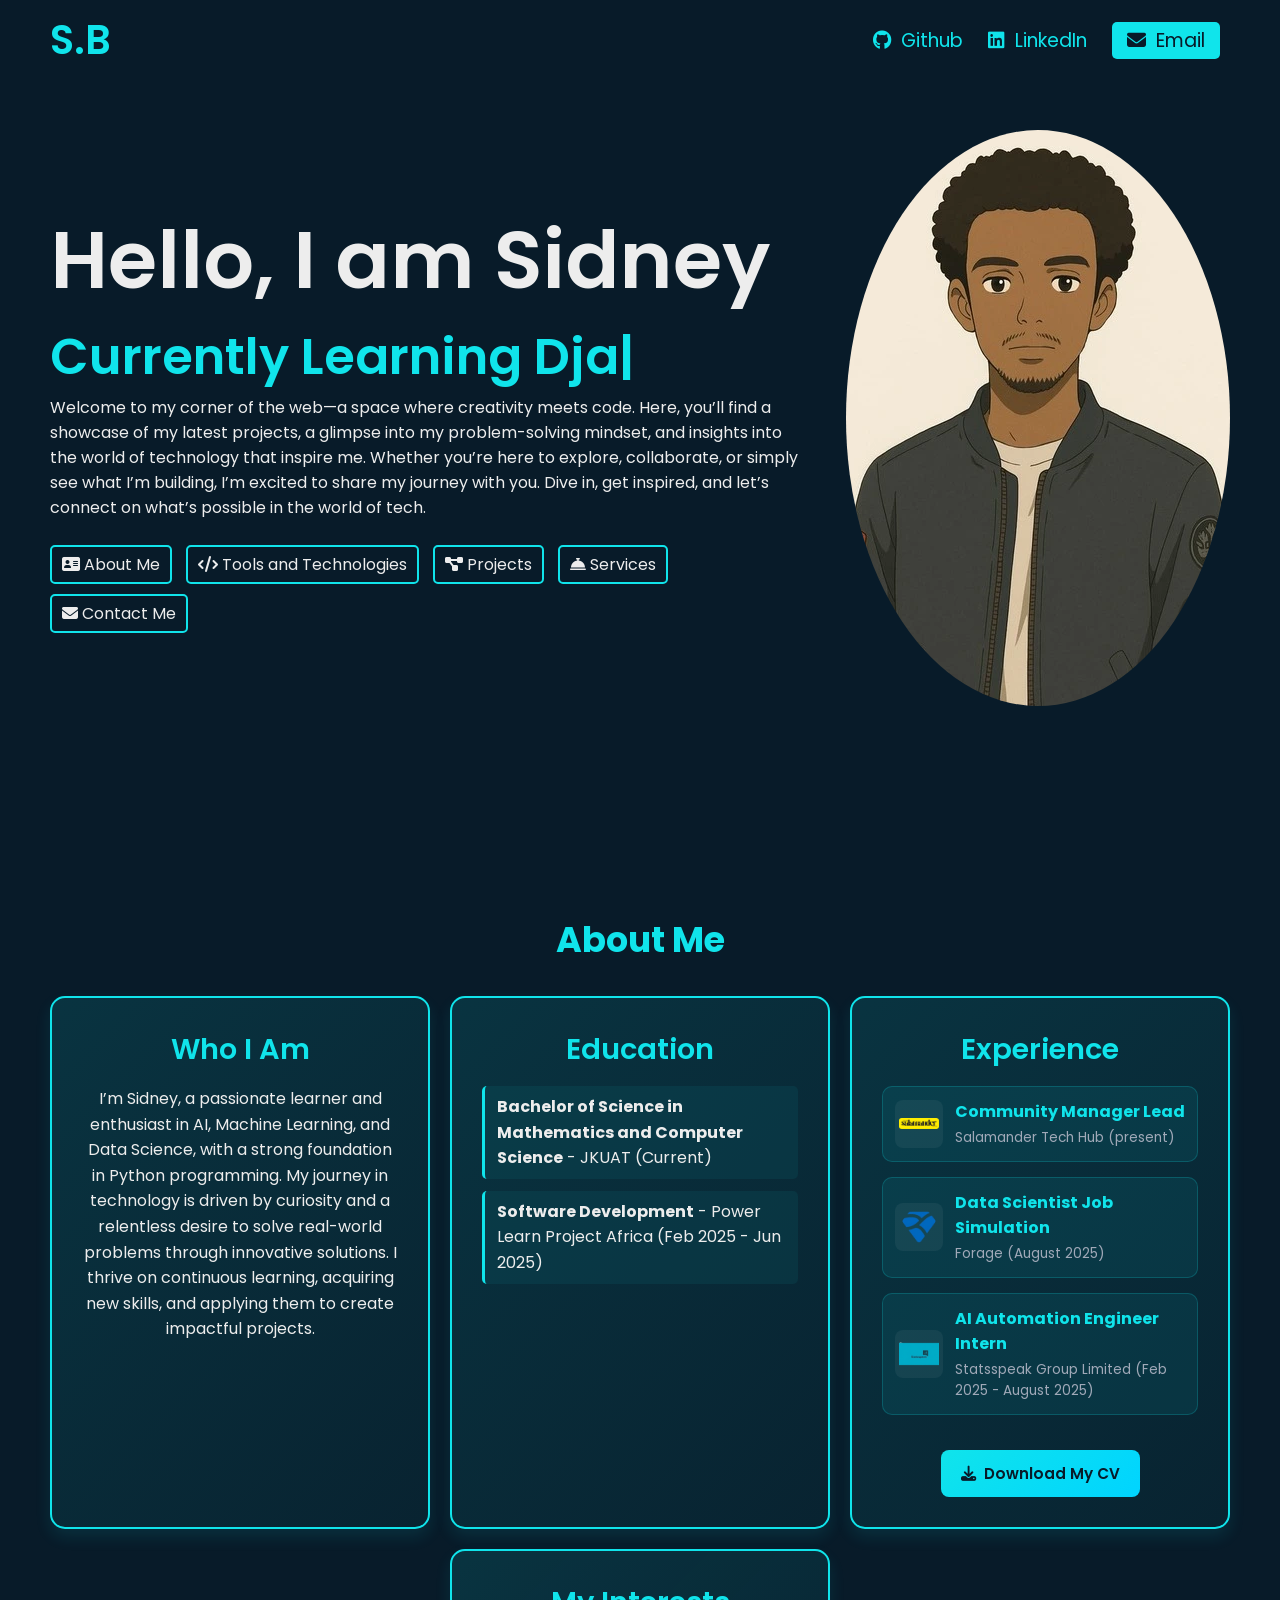
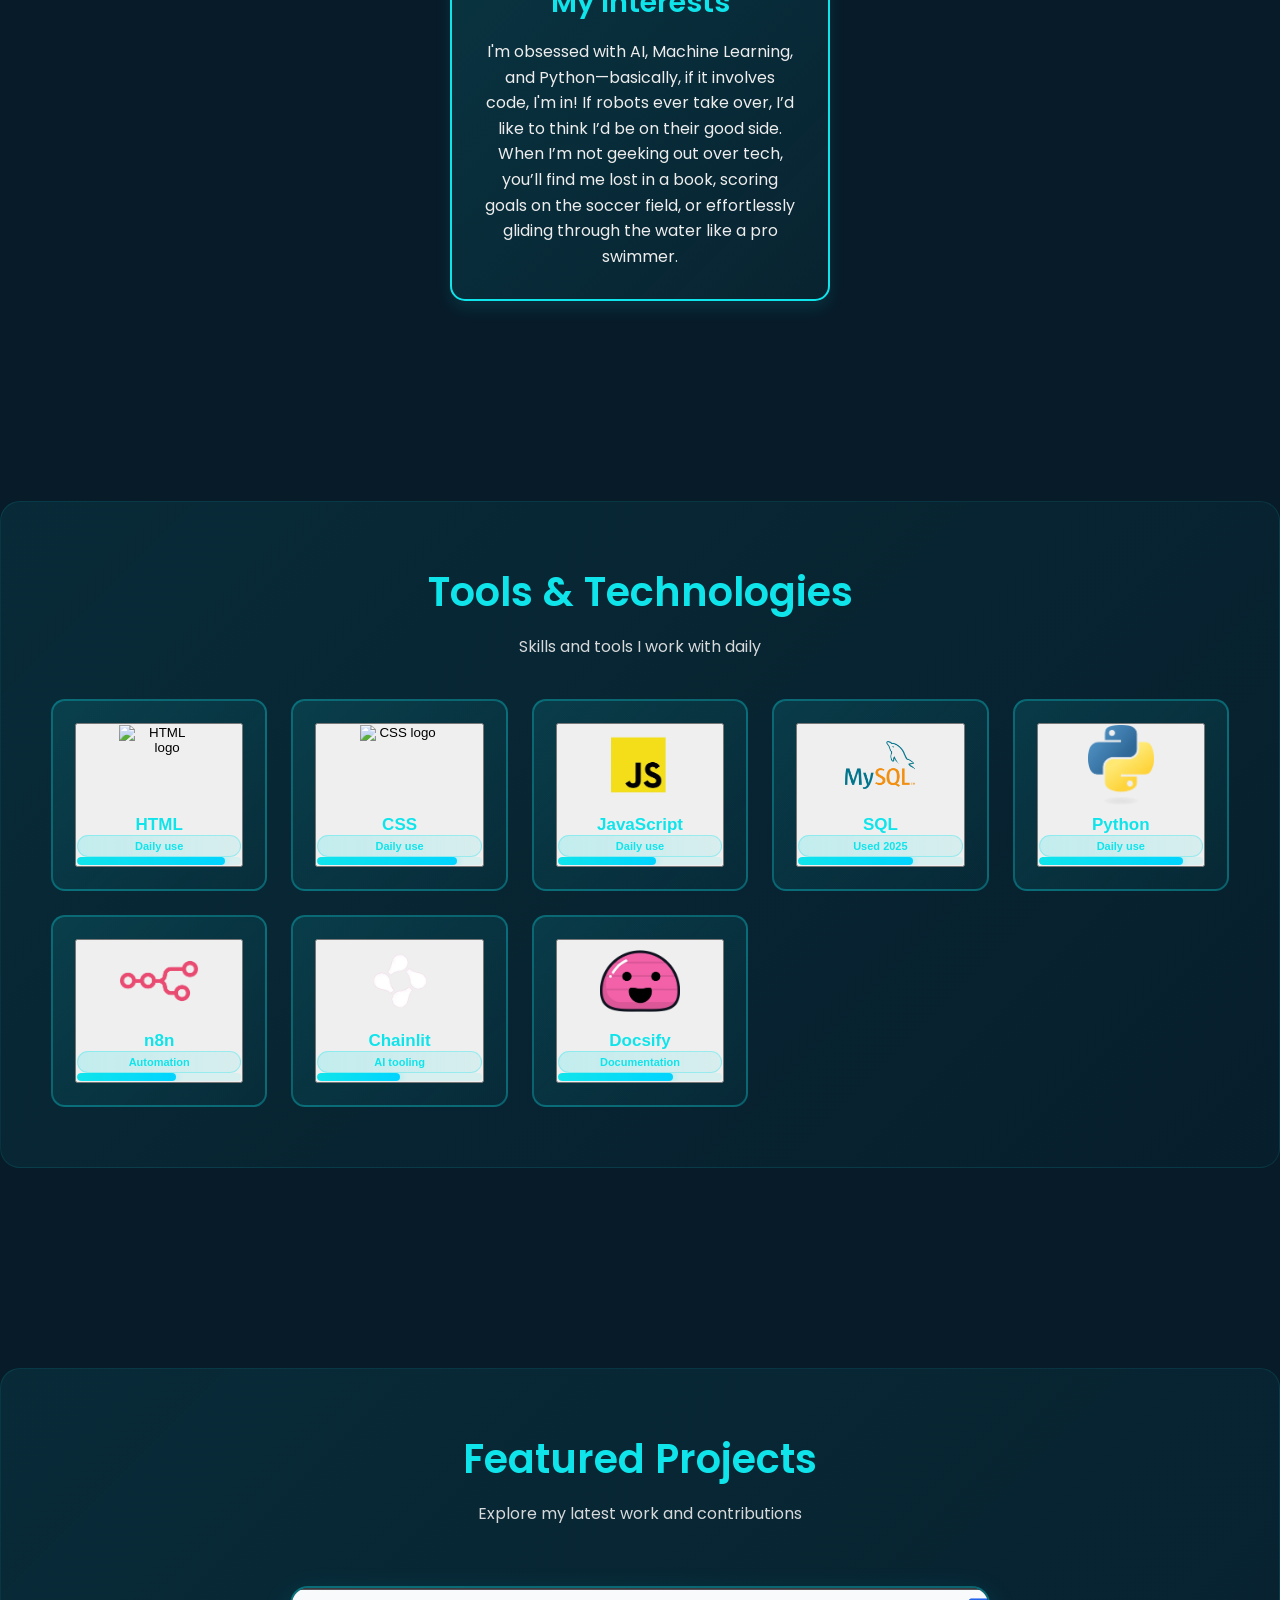
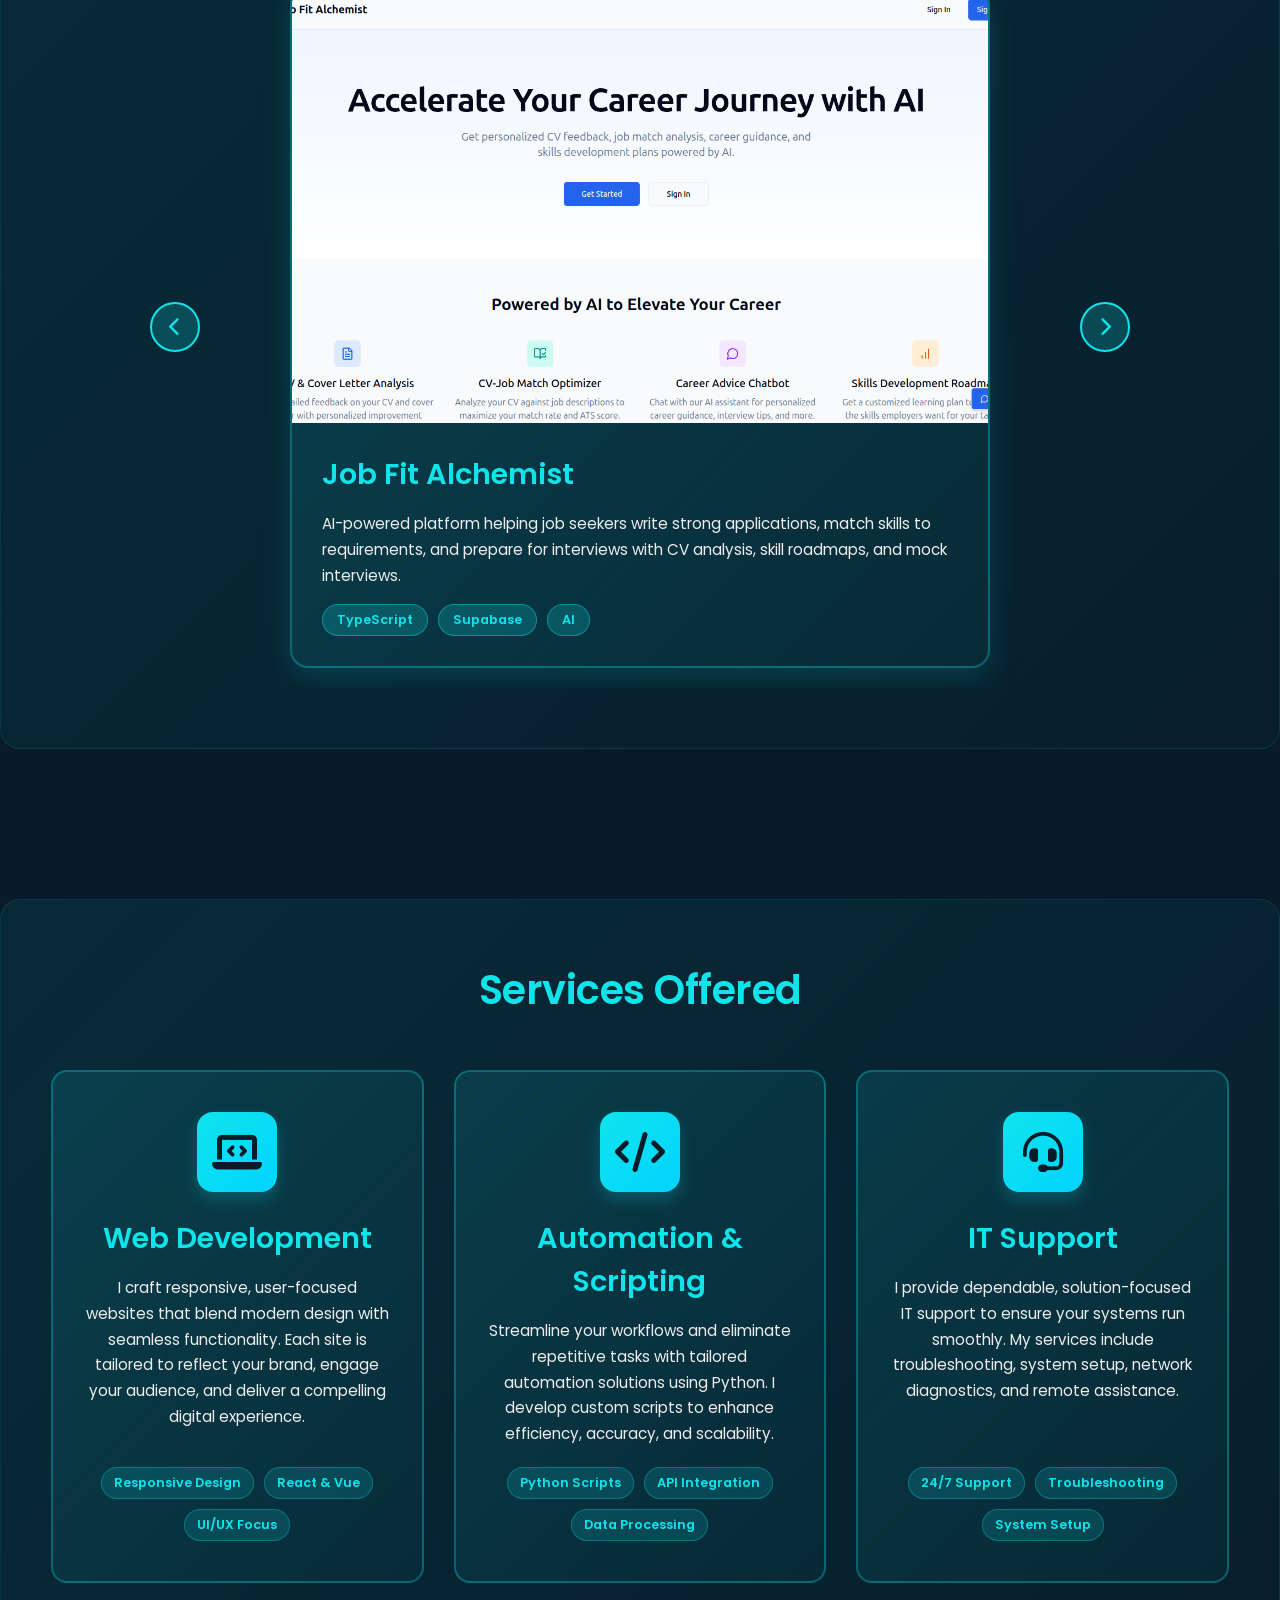
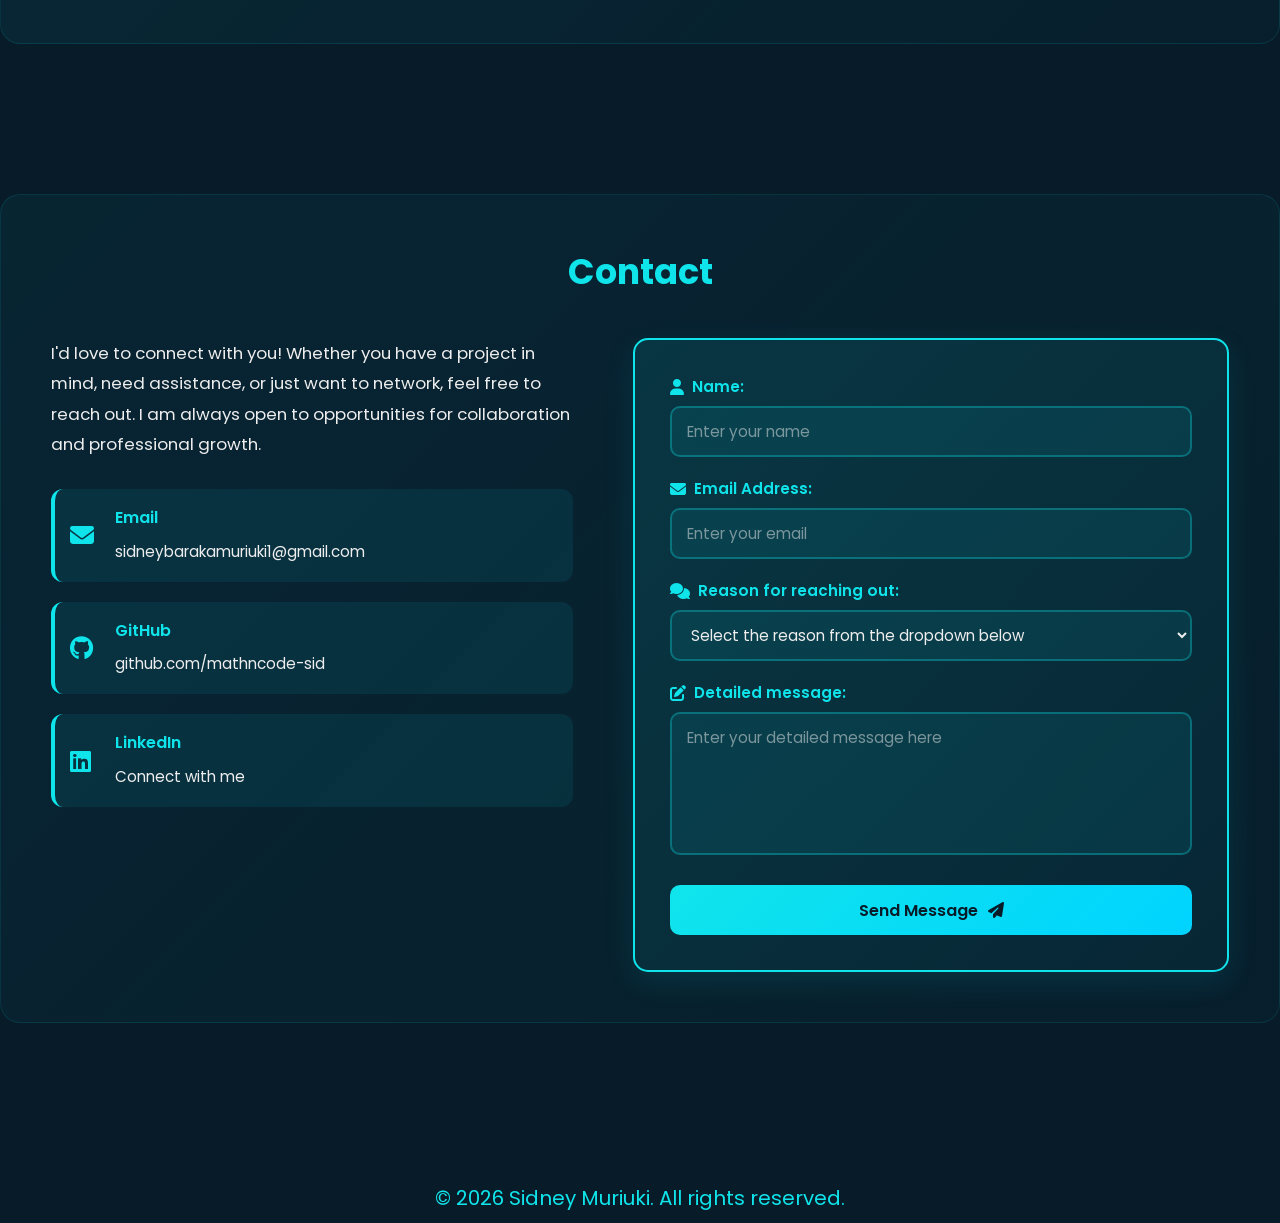
==== index.html @ d2e64c29 "Enhance tech modal functionality and improve styling across sections - Updated closeTechModal functi" ====
<!DOCTYPE html>
<html lang="en">
<head>
    <meta charset="UTF-8">
    <meta name="viewport" content="width=device-width, initial-scale=1.0">

    <link rel="stylesheet" href="styles.css">
    
    <link rel="preconnect" href="https://fonts.googleapis.com">
    <link rel="preconnect" href="https://fonts.gstatic.com" crossorigin>
    <link href="https://fonts.googleapis.com/css2?family=Poppins:wght@400;600&display=swap" rel="stylesheet">

    <link rel="stylesheet" href="https://cdnjs.cloudflare.com/ajax/libs/font-awesome/6.7.2/css/all.min.css" integrity="sha512-Evv84Mr4kqVGRNSgIGL/F/aIDqQb7xQ2vcrdIwxfjThSH8CSR7PBEakCr51Ck+w+/U6swU2Im1vVX0SVk9ABhg==" crossorigin="anonymous" referrerpolicy="no-referrer" />
    <title>Welcome To My Portfolio</title>
</head>
<body>
   <!--NAVBAR--> 
   <nav>
    <div class="left">
        <a href="/" class="animated-logo">S.B</a>
    </div>
    <div class="right">
        <a href="https://github.com/mathncode-sid" target="_blank" rel="noopener noreferrer">
            <i class="fa-brands fa-github"></i> 
            <span>Github</span> 
        </a>
        <a href="https://www.linkedin.com/in/sidney-muriuki-688207285/" target="_blank" rel="noopener noreferrer">
            <i class="fa-brands fa-linkedin"></i>
            <span>LinkedIn</span>
        </a>
        <a href="http://mailto:sidneybarakamuriuki1@gmail.com">
            <i class="fa-solid fa-envelope"></i>
            <span>Email</span>
        </a>
    </div>
   </nav>

   <main>
    <!--SECTION 1 - HERO SECTION-->
    <section class="hero-section">
        <div class="text">
            <h2>Hello, I am Sidney</h2>
            <h3>Currently Learning <span id="typing-text"></span></h3>
            <p>Welcome to my corner of the web—a space where creativity meets code. Here, 
                you’ll find a showcase of my latest projects, a glimpse into my problem-solving 
                mindset, and insights into the world of technology that inspire me. Whether 
                you’re here to explore, collaborate, or simply see what I’m building, I’m excited 
                to share my journey with you. Dive in, get inspired, and let’s connect on what’s 
                possible in the world of tech.</p>

            <div class="links">
                <a href="#about-me">
                    <i class="fa-solid fa-address-card"></i>
                    <span>About Me</span>
                </a>
                <a href="#prog-languages">
                    <i class="fa-solid fa-code"></i>
                    <span>Tools and Technologies</span>
                </a>
                <a href="#projects">
                    <i class="fa-solid fa-diagram-project"></i>
                    <span>Projects</span>
                </a>
                <a href="#services">
                    <i class="fa-solid fa-bell-concierge"></i>
                    <span>Services</span>
                </a>
                <a href="#contact">
                    <i class="fa-solid fa-envelope"></i>
                    <span>Contact Me</span>
                </a>
            </div> 
        </div>
        <div class="headshot">
          <img src="./assets/headshot.webp" alt="Sidney headshot">
        </div>
    </section>

    <!--SECTION 2: ABOUT SECTION-->
    <section id="about-me" class="about-me-section">
        <h2>About Me</h2>
        <div class="about-cards">
            <div class="card">
                <h3>Who I Am</h3>
                <p>
                    I’m Sidney, a passionate learner and enthusiast in AI, Machine Learning, and Data Science, 
                    with a strong foundation in Python programming. My journey in technology is driven by curiosity and a relentless 
                    desire to solve real-world problems through innovative solutions. I thrive on continuous learning, acquiring new skills, 
                    and applying them to create impactful projects.
                </p>
            </div>
            <div class="card">
                <h3>Education</h3>
                <ul>
                    <li><strong>Bachelor of Science in Mathematics and Computer Science</strong> - JKUAT (Current)</li>
                    <li><strong>Software Development</strong> - Power Learn Project Africa (Feb 2025 - Jun 2025)</li>
                </ul>
            </div>
            <div class="card">
                <h3>Experience</h3>
                <div class="experience-items">
                    <div class="experience-item">
                        <img src="./assets/salamander.png" alt="Salamander Tech Hub logo" class="experience-logo">
                        <div class="experience-details">
                            <strong>Community Manager Lead</strong>
                            <p>Salamander Tech Hub (present)</p>
                        </div>
                    </div>
                    <div class="experience-item">
                        <img src="./assets/forage.png" alt="Forage logo" class="experience-logo">
                        <div class="experience-details">
                            <strong>Data Scientist Job Simulation</strong>
                            <p>Forage (August 2025)</p>
                        </div>
                    </div>
                    <div class="experience-item">
                        <img src="./assets/statsspeak.png" alt="Statsspeak Group Limited logo" class="experience-logo">
                        <div class="experience-details">
                            <strong>AI Automation Engineer Intern</strong>
                            <p>Statsspeak Group Limited (Feb 2025 - August 2025)</p>
                        </div>
                    </div>
                </div>
                <a href="assets/Sidney-Baraka-CV.pdf" download class="download-cv-button">
                    <i class="fa-solid fa-download"></i> Download My CV
                </a>
            </div>
            <div class="card">
                <h3>My Interests</h3>
                <p>
                    I'm obsessed with AI, Machine Learning, and Python—basically, if it involves code, I'm in! 
                    If robots ever take over, I’d like to think I’d be on their good side. When I’m not geeking out over tech, you’ll find me lost 
                    in a book, scoring goals on the soccer field, or effortlessly gliding through the water like a pro swimmer.
                </p>
            </div>
        </div>
    </section>

    <!--SECTION 3 - TOOLS AND TECHNOLOGIES-->
    <section id="prog-languages" class="languages-section">
        <h2>Tools & Technologies</h2>
        <p class="tech-subtitle">Skills and tools I work with daily</p>

        <!-- Auto-generated technology list (populated by script.js) -->
        <ul id="tech-list" class="tech-list" role="list" aria-label="Tools and technologies list">
            <!-- JS will populate tech items here -->
        </ul>

        <!-- Modal for showing projects / details for a technology -->
        <div id="tech-modal" class="tech-modal" role="dialog" aria-modal="true" aria-hidden="true" aria-labelledby="tech-modal-title">
            <div class="tech-modal-backdrop" data-action="close"></div>
            <div class="tech-modal-panel" role="document">
                <button class="tech-modal-close" aria-label="Close" data-action="close">
                    <i class="fa-solid fa-times"></i>
                </button>
                <div class="tech-modal-header">
                    <h3 id="tech-modal-title"></h3>
                </div>
                <p id="tech-modal-desc"></p>
                <div id="tech-modal-projects" class="tech-modal-projects"></div>
            </div>
        </div>
    </section>


<!-- SECTION 3 - PROJECTS SECTION -->
<section id="projects" class="projects-section">
  <h2>Featured Projects</h2>
  <p class="projects-subtitle">Explore my latest work and contributions</p>
  
  <div class="carousel" role="region" aria-roledescription="carousel" aria-label="Projects carousel" tabindex="0">
    <!-- Project 1 -->
    <div class="project-slide active" data-title="Job Fit Alchemist">
      <div class="project-card">
        <div class="project-image-wrapper">
          <img src="/assets/job-fit-alchemist.png" alt="job-fit-alchemist" class="project-image">
          <div class="project-overlay">
            <a href="https://job-fit-alchemist.vercel.app/" target="_blank" class="project-link">View Live</a>
          </div>
        </div>
        <div class="project-details">
          <h3>Job Fit Alchemist</h3>
          <p>
            AI-powered platform helping job seekers write strong applications, match skills to requirements, and prepare for interviews with CV analysis, skill roadmaps, and mock interviews.
          </p>

          <div class="tags">
            <span class="tag-tech">TypeScript</span>
            <span class="tag-tech">Supabase</span>
            <span class="tag-tech">AI</span>
          </div>
        </div>
      </div>
    </div>

    <!-- Project 2 -->
    <div class="project-slide" data-title="Takeaway">
      <div class="project-card">
        <div class="project-image-wrapper">
          <img src="/assets/takeaway.png" alt="takeaway" class="project-image">
          <div class="project-overlay">
            <a href="https://takeaway-ruby.vercel.app/" target="_blank" class="project-link">View Live</a>
          </div>
        </div>
        <div class="project-details">
          <h3>Takeaway</h3>
          <p>
            Web platform for the MICE industry that streamlines sharing of presentations and documents from speakers to attendees with secure, shareable links.
          </p>

          <div class="tags">
            <span class="tag-tech">HTML</span>
            <span class="tag-tech">CSS</span>
            <span class="tag-tech">JavaScript</span>
          </div>
        </div>
      </div>
    </div>

    <!-- Project 3 -->
    <div class="project-slide" data-title="Learn PostgreSQL">
      <div class="project-card">
        <div class="project-image-wrapper">
          <img src="/assets/learn-postgre-sql.png" alt="learn-postgresql" class="project-image">
          <div class="project-overlay">
            <a href="https://fahimahammed.github.io/learn-postgresql/#/" target="_blank" class="project-link">View Live</a>
          </div>
        </div>
        <div class="project-details">
          <h3>Learn PostgreSQL</h3>
          <p>
            Open-source learning platform teaching PostgreSQL fundamentals through hands-on lessons, quizzes, and exercises. I contributed by adding Docsify viewer and creating Markdown content.
          </p>

          <div class="tags">
            <span class="tag-tech">Docsify</span>
            <span class="tag-tech">Markdown</span>
            <span class="tag-open-source">Open-source</span>
          </div>
        </div>
      </div>
    </div>

    <!-- Live region for accessibility announcements -->
    <div id="carousel-status" class="sr-only" aria-live="polite" aria-atomic="true"></div>

    <!-- Carousel controls -->
    <button type="button" class="carousel-control prev" aria-label="Previous project" tabindex="0">
      <i class="fa-solid fa-chevron-left"></i>
    </button>
    <button type="button" class="carousel-control next" aria-label="Next project" tabindex="0">
      <i class="fa-solid fa-chevron-right"></i>
    </button>
  
    <!-- Pagination dots (generated dynamically) -->
    <div class="carousel-dots" aria-hidden="true"></div>
  </div>
</section>


<!--SECTION 4 - SERVICES OFFERED SECTION-->
<section id="services" class="services-section">
    <h2>Services Offered</h2>
    <div class="services-cards">
        <!-- Service 1: Web Development -->
        <div class="service-card">
            <div class="service-icon-wrapper">
                <i class="fa-solid fa-laptop-code"></i>
            </div>
            <h3>Web Development</h3>
            <p>
                I craft responsive, user-focused websites that blend modern design with seamless functionality. Each site is tailored to reflect your brand, engage your audience, and deliver a compelling digital experience.
            </p>
            <div class="service-features">
                <span class="feature-tag">Responsive Design</span>
                <span class="feature-tag">React & Vue</span>
                <span class="feature-tag">UI/UX Focus</span>
            </div>
        </div>

        <!-- Service 2: Automation & Scripting -->
        <div class="service-card">
            <div class="service-icon-wrapper">
                <i class="fa-solid fa-code"></i>
            </div>
            <h3>Automation & Scripting</h3>
            <p>
                Streamline your workflows and eliminate repetitive tasks with tailored automation solutions using Python. I develop custom scripts to enhance efficiency, accuracy, and scalability.
            </p>
            <div class="service-features">
                <span class="feature-tag">Python Scripts</span>
                <span class="feature-tag">API Integration</span>
                <span class="feature-tag">Data Processing</span>
            </div>
        </div>

        <!-- Service 3: IT Support -->
        <div class="service-card">
            <div class="service-icon-wrapper">
                <i class="fa-solid fa-headset"></i>
            </div>
            <h3>IT Support</h3>
            <p>
                I provide dependable, solution-focused IT support to ensure your systems run smoothly. My services include troubleshooting, system setup, network diagnostics, and remote assistance.
            </p>
            <div class="service-features">
                <span class="feature-tag">24/7 Support</span>
                <span class="feature-tag">Troubleshooting</span>
                <span class="feature-tag">System Setup</span>
            </div>
        </div>
    </div>
</section>
</section>

    <!--SECTION 5 - CONTACT SECTION-->
    <section id="contact" class="contact-section">
        <h2>Contact</h2>
        <div class="group">
            <div class="text">
                <p>I'd love to connect with you! Whether you have a project in mind, need assistance, or just want to network, feel free to reach out. I am always open to opportunities for collaboration and professional growth.</p>
                
                <div class="contact-info">
                    <div class="contact-item">
                        <i class="fa-solid fa-envelope"></i>
                        <div>
                            <h4>Email</h4>
                            <a href="mailto:sidneybarakamuriuki1@gmail.com">sidneybarakamuriuki1@gmail.com</a>
                        </div>
                    </div>
                    <div class="contact-item">
                        <i class="fa-brands fa-github"></i>
                        <div>
                            <h4>GitHub</h4>
                            <a href="https://github.com/mathncode-sid" target="_blank">github.com/mathncode-sid</a>
                        </div>
                    </div>
                    <div class="contact-item">
                        <i class="fa-brands fa-linkedin"></i>
                        <div>
                            <h4>LinkedIn</h4>
                            <a href="https://www.linkedin.com/in/sidney-muriuki-688207285/" target="_blank">Connect with me</a>
                        </div>
                    </div>
                </div>
            </div>
            <form action="https://api.web3forms.com/submit" method="POST" class="contact-form">
                <input type="hidden" name="access_key" value="ba831fe1-f32b-4932-b4e6-2cfeae9aca06">
                
                <div class="form-group">
                    <label for="name"><i class="fa-solid fa-user"></i> Name:</label>
                    <input type="text" name="name" id="name" placeholder="Enter your name" required>
                </div>

                <div class="form-group">
                    <label for="email"><i class="fa-solid fa-envelope"></i> Email Address:</label>
                    <input type="email" name="email" id="email" placeholder="Enter your email" required>
                </div>

                <div class="form-group">
                    <label for="reason"><i class="fa-solid fa-comments"></i> Reason for reaching out:</label>
                    <select name="reason" id="reason" required>
                        <option value="" selected>Select the reason from the dropdown below</option>
                        <option value="collaboration">Collaboration</option>
                        <option value="job offer">Job Offer</option>
                        <option value="question">Question</option>
                        <option value="other">Other</option>
                    </select>
                </div>

                <div class="form-group">
                    <label for="message"><i class="fa-solid fa-pen-to-square"></i> Detailed message:</label>
                    <textarea name="message" id="message" placeholder="Enter your detailed message here" rows="5" required></textarea>
                </div>

                <button type="submit" class="submit-btn">
                    <span>Send Message</span>
                    <i class="fa-solid fa-paper-plane"></i>
                </button>
            </form>
        </div>
    </section>
   </main>
   <footer>
       <p>&copy; <span id="current-year"></span> Sidney Muriuki. All rights reserved.</p>
   </footer>
   <script src="script.js"></script>
</body>
</html>
---- styles.css ----
:root {
    --text-color: #10e4eb;
    --link-color: #ededed;
    --background-color: #081b29;
}

* {
    margin: 0;
    padding: 0;
    box-sizing: border-box;
}

html {
    scroll-behavior: smooth;
}

body {
    font-family: 'Poppins', sans-serif;
    background-color: var(--background-color);
    max-width: 1400px;
    margin: 0 auto;
}

a {
    color: var(--link-color);
    text-decoration: none;
}
h2{
    color:var(--text-color)
}

h3{
    color:var(--text-color);
}
p {
    color: var (--link-color)
}

/* NAVBAR */
nav {
    display: flex;
    justify-content: space-between;
    align-items: center;
    padding: 0 50px;
    height: 80px;
}

nav .left a {
    color: var(--text-color);
    font-size: 40px;
    font-weight: 600;
}

nav .right a {
    color: var(--text-color);
    margin: 0 10px;
    font-size: 19px;
}

nav .right a:last-child{
    color: var(--background-color);
    background-color: var(--text-color);
    padding: 5px 15px;
    border-radius: 5px;
}

nav .right a span {
    margin-left: 5px;
}

/*--SECTION 1 - HERO SECTION*/
.hero-section {
    display: flex;
    justify-content: space-between;
    align-items: center;
    padding: 0 50px;
    margin: 50px 0;
    margin-bottom: 150px;
    gap: 40px;
}

.hero-section .text {
    flex: 5;
}

.hero-section .text h2{
    font-size: 80px;
    font-weight: 600;
    color: var(--link-color)
}

.hero-section .text h3{
    font-size: 50px;
    font-weight: 600;
}

.hero-section .text .links {
    margin-top: 25px;
}

.hero-section .text .links a {
    display: inline-block;
    padding: 5px 10px;
    border: 2px solid var(--text-color);
    border-radius: 5px;
    margin-right: 10px;
    margin-bottom: 10px;
    transition: 1s;
}

.hero-section .text .links a:hover{
    color: var(--text-color);
    border: 2px solid var(--text-color)
}

.hero-section .headshot {
    flex: 2;
}

.hero-section .headshot img{
    border-radius: 100%;
    width: 300;
}
.hero-section p {
    color: var(--link-color);
}
.animated-logo {
    opacity: 0;
    animation: fadeIn 2s ease-in forwards;
}

@keyframes fadeIn {
    0% {
        opacity: 0;
        transform: translateY(-20px);
    }
    100% {
        opacity: 1;
        transform: translateY(0);
    }
}

/* SECTION 2 - ABOUT ME SECTION */
.about-me-section {
    padding: 50px;
    background-color: var(--background-color);
    color: var(--link-color);
    margin-bottom: 150px;
}

.about-me-section h2 {
    text-align: center;
    font-size: 35px;
    margin-bottom: 30px;
    color: var(--text-color);
}

.about-content {
    display: flex;
    flex-direction: column;
    gap: 30px;
}

.about-content h3 {
    font-size: 25px;
    color: var(--text-color);
    margin-bottom: 10px;
}

.about-content p, .about-content ul {
    font-size: 18px;
    line-height: 1.6;
}

.about-content ul {
    list-style-type: disc;
    margin-left: 20px;
}

.download-cv-button {
    display: inline-block;
    margin-top: 20px;
    padding: 10px 20px;
    background-color: var(--text-color);
    color: var(--background-color);
    text-decoration: none;
    border-radius: 5px;
    font-size: 18px;
    transition: background-color 0.3s ease;
}

.download-cv-button:hover {
    background-color: #0bb5c3;
}

.about-content .interests {
    margin-top: 20px;
}

.about-content .interests h3 {
    font-size: 25px;
    color: var(--text-color);
    margin-bottom: 10px;
}

.about-content .interests p {
    font-size: 18px;
    line-height: 1.6;
    color: var (--link-color);
}

/* About Me Section Cards */
.about-cards {
    display: flex;
    flex-wrap: wrap;
    gap: 20px;
    justify-content: center;
    margin-top: 20px;
}

.card {
    background: linear-gradient(135deg, rgba(16,228,235,0.12) 0%, rgba(16,228,235,0.04) 100%);
    border: 2px solid var(--text-color);
    border-radius: 15px;
    box-shadow: 0 8px 16px rgba(16, 228, 235, 0.1);
    padding: 30px;
    width: 380px;
    text-align: center;
    transition: all 0.4s cubic-bezier(0.175, 0.885, 0.32, 1.275);
    color: var(--link-color);
    position: relative;
    overflow: hidden;
}

.card::before {
    content: '';
    position: absolute;
    top: 0;
    left: -100%;
    width: 100%;
    height: 100%;
    background: linear-gradient(90deg, transparent, rgba(16,228,235,0.2), transparent);
    transition: left 0.5s ease;
}

.card:hover::before {
    left: 100%;
}

.card h3 {
    margin-bottom: 15px;
    font-size: 1.8rem;
    color: var(--text-color);
    font-weight: 600;
    position: relative;
    z-index: 1;
}

.card p, .card ul {
    font-size: 1rem;
    line-height: 1.6;
    position: relative;
    z-index: 1;
}

.card ul {
    list-style: none;
    padding: 0;
    text-align: left;
}

.card ul li {
    margin: 12px 0;
    padding: 8px;
    background: rgba(16,228,235,0.06);
    border-left: 3px solid var(--text-color);
    border-radius: 5px;
    padding-left: 12px;
}

.card a.download-cv-button {
    display: inline-flex;
    align-items: center;
    gap: 8px;
    margin-top: 20px;
    padding: 12px 20px;
    background: linear-gradient(135deg, var(--text-color) 0%, #00d4ff 100%);
    color: var(--background-color);
    text-decoration: none;
    border-radius: 8px;
    font-size: 0.95rem;
    font-weight: 600;
    border: none;
    cursor: pointer;
    transition: all 0.3s ease;
    position: relative;
    z-index: 1;
}

.card a.download-cv-button:hover {
    transform: scale(1.05);
    box-shadow: 0 6px 16px rgba(16, 228, 235, 0.3);
}

.card a.download-cv-button:active {
    transform: scale(0.98);
}

/* Experience items styling */
.experience-items {
    display: flex;
    flex-direction: column;
    gap: 15px;
    margin: 15px 0;
}

.experience-item {
    display: flex;
    align-items: center;
    gap: 12px;
    padding: 12px;
    background: rgba(16,228,235,0.08);
    border-radius: 10px;
    border: 1px solid rgba(16,228,235,0.2);
    transition: all 0.3s ease;
    text-align: left;
}

.experience-item:hover {
    background: rgba(16,228,235,0.15);
    border-color: var(--text-color);
    transform: translateX(5px);
}

.experience-logo {
    width: 48px;
    height: 48px;
    object-fit: contain;
    border-radius: 8px;
    flex-shrink: 0;
    background: rgba(255,255,255,0.05);
    padding: 4px;
}

.experience-details {
    flex: 1;
    display: flex;
    flex-direction: column;
    gap: 3px;
}

.experience-details strong {
    color: var(--text-color);
    font-size: 1rem;
}

.experience-details p {
    font-size: 0.85rem;
    color: #a0a9b8;
    margin: 0;
}

/* Hover Animation */
.card:hover {
    transform: translateY(-12px);
    box-shadow: 0 16px 32px rgba(16, 228, 235, 0.2);
    border-color: #00d4ff;
}


/*SECTION 3: PROGRAMMING LANGUAGES*/
.languages-section {
    padding: 60px 50px;
    margin-bottom: 200px;
    background: linear-gradient(135deg, rgba(16,228,235,0.08) 0%, rgba(16,228,235,0.02) 100%);
    border-radius: 20px;
    border: 1px solid rgba(16,228,235,0.1);
}

.languages-section h2 {
    text-align: center;
    font-size: 40px;
    color: var(--text-color);
    font-weight: 600;
    margin-bottom: 12px;
}

.tech-subtitle {
    text-align: center;
    font-size: 1rem;
    color: var(--link-color);
    margin-bottom: 40px;
    opacity: 0.9;
}

/* New tech list layout */
.tech-list {
    display: grid;
    grid-template-columns: repeat(auto-fit, minmax(160px, 1fr));
    gap: 20px;
    list-style: none;
    padding: 0;
    margin: 0;
    align-items: start;
}

.tech-item {
    background: linear-gradient(135deg, rgba(16,228,235,0.12) 0%, rgba(16,228,235,0.04) 100%);
    border: 2px solid rgba(16,228,235,0.3);
    padding: 18px;
    border-radius: 14px;
    display: flex;
    flex-direction: column;
    gap: 12px;
    align-items: center;
    text-align: center;
    transition: all 0.4s cubic-bezier(0.175, 0.885, 0.32, 1.275);
    cursor: pointer;
    position: relative;
    overflow: hidden;
}

.tech-item::before {
    content: '';
    position: absolute;
    top: 0;
    left: -100%;
    width: 100%;
    height: 100%;
    background: linear-gradient(90deg, transparent, rgba(16,228,235,0.15), transparent);
    transition: left 0.5s ease;
    z-index: 0;
}

.tech-item:hover::before {
    left: 100%;
}

.tech-link {
    display: block;
    width: 100%;
    color: inherit;
    text-decoration: none;
    outline: none;
    position: relative;
    z-index: 1;
}

.tech-item:focus-within, .tech-item:hover {
    transform: translateY(-8px) scale(1.03);
    border-color: var(--text-color);
    box-shadow: 0 16px 32px rgba(16,228,235,0.2);
}

.tech-figure {
    display: flex;
    flex-direction: column;
    align-items: center;
    gap: 10px;
    margin: 0;
    position: relative;
    z-index: 1;
}

.tech-figure img {
    width: 64px;
    height: 64px;
    object-fit: contain;
    display: block;
    transition: transform 0.3s ease, filter 0.3s ease;
}

.tech-item:hover .tech-figure img {
    transform: scale(1.15) rotate(5deg);
    filter: drop-shadow(0 4px 12px rgba(16,228,235,0.3));
}

.tech-label {
    font-size: 16px;
    color: var(--text-color);
    font-weight: 600;
    position: relative;
    z-index: 1;
}

/* small badge for years / last used */
.tech-badge {
    background: linear-gradient(90deg, rgba(16,228,235,0.2), rgba(16,228,235,0.1));
    color: var(--text-color);
    padding: 4px 10px;
    border-radius: 12px;
    font-size: 11px;
    font-weight: 600;
    border: 1px solid rgba(16,228,235,0.3);
    position: relative;
    z-index: 1;
}

/* Skill meter */
.skill-meter {
    width: 100%;
    background: rgba(16,228,235,0.1);
    height: 6px;
    border-radius: 999px;
    overflow: hidden;
    position: relative;
    z-index: 1;
}

.skill-fill {
    height: 100%;
    width: 0%;
    background: linear-gradient(90deg, var(--text-color), #00d4ff);
    border-radius: 999px;
    transition: width 800ms cubic-bezier(.2,.8,.2,1);
    box-shadow: 0 0 8px rgba(16,228,235,0.4);
}

/* Modal */
.tech-modal[aria-hidden="true"] { display: none; }
.tech-modal { 
    position: fixed; 
    inset: 0; 
    z-index: 1200;
    display: flex;
    align-items: center;
    justify-content: center;
    backdrop-filter: blur(2px);
}

.tech-modal-backdrop { 
    position: fixed;
    inset: 0; 
    background: rgba(0,0,0,0.7);
    cursor: pointer;
}

.tech-modal-panel {
    position: relative;
    width: min(720px, 92vw);
    background: linear-gradient(135deg, rgba(16,228,235,0.15) 0%, rgba(16,228,235,0.05) 100%);
    border: 2px solid rgba(16,228,235,0.3);
    border-radius: 16px;
    padding: 40px;
    color: var(--link-color);
    box-shadow: 0 20px 60px rgba(16,228,235,0.25);
    animation: slideUp 0.4s cubic-bezier(0.34, 1.56, 0.64, 1);
    max-height: 90vh;
    overflow-y: auto;
}

@keyframes slideUp {
    from {
        transform: translateY(40px);
        opacity: 0;
    }
    to {
        transform: translateY(0);
        opacity: 1;
    }
}

.tech-modal-header {
    margin-bottom: 20px;
    padding-bottom: 15px;
    border-bottom: 2px solid rgba(16,228,235,0.2);
}

.tech-modal-close {
    position: absolute;
    right: 20px;
    top: 20px;
    background: rgba(16,228,235,0.2);
    border: 1px solid rgba(16,228,235,0.3);
    color: var(--text-color);
    font-size: 20px;
    cursor: pointer;
    width: 36px;
    height: 36px;
    display: flex;
    align-items: center;
    justify-content: center;
    border-radius: 8px;
    transition: all 0.3s ease;
}

.tech-modal-close:hover {
    background: var(--text-color);
    color: var(--background-color);
    transform: rotate(90deg);
}

#tech-modal-title {
    color: var(--text-color);
    font-size: 1.8rem;
    margin: 0;
    font-weight: 600;
}

#tech-modal-desc {
    margin: 15px 0;
    line-height: 1.7;
    color: var(--link-color);
}

.tech-modal-projects { 
    margin-top: 20px; 
    display: grid; 
    gap: 12px;
}

.tech-modal-projects a { 
    display: flex;
    align-items: center;
    gap: 10px;
    padding: 12px 16px;
    color: var(--text-color);
    text-decoration: none;
    background: rgba(16,228,235,0.1);
    border-left: 3px solid var(--text-color);
    border-radius: 8px;
    transition: all 0.3s ease;
}

.tech-modal-projects a:hover {
    background: rgba(16,228,235,0.2);
    transform: translateX(6px);
}

.tech-modal-projects a::before {
    content: '↗';
    font-weight: 600;
}

/* reveal animation helper */
.reveal { 
    opacity: 0; 
    transform: translateY(10px); 
    transition: opacity 420ms ease, transform 420ms ease; 
}

.reveal.visible { 
    opacity: 1; 
    transform: translateY(0); 
}

@media(max-width: 860px){
    .languages-section { 
        padding: 40px 20px;
    }
    .tech-figure img { 
        width: 56px; 
        height: 56px; 
    }
    .tech-list {
        grid-template-columns: repeat(auto-fit, minmax(140px, 1fr));
        gap: 16px;
    }
}

/* Larger layout tweaks for big screens */
@media (min-width: 1200px) {
    .tech-list {
        grid-template-columns: repeat(auto-fit, minmax(200px, 1fr));
        gap: 24px;
    }
    .tech-item {
        padding: 22px;
    }
    .tech-figure img {
        width: 80px;
        height: 80px;
    }
    .tech-label { 
        font-size: 17px; 
    }
    .skill-meter { 
        height: 8px; 
    }
}

@media (min-width: 1400px) {
    .tech-list {
        grid-template-columns: repeat(auto-fit, minmax(220px, 1fr));
        gap: 28px;
    }
    .tech-figure img {
        width: 96px;
        height: 96px;
    }
    .tech-label { 
        font-size: 18px; 
    }
}


/* SECTION 3 - PROJECTS SECTION */
.projects-section {
  padding: 60px 50px;
  background: linear-gradient(135deg, rgba(16,228,235,0.08) 0%, rgba(16,228,235,0.02) 100%);
  text-align: center;
  position: relative;
  margin-bottom: 150px;
  border-radius: 20px;
  border: 1px solid rgba(16,228,235,0.1);
}

.projects-section h2 {
  font-size: 40px;
  margin-bottom: 12px;
  color: var(--text-color);
  font-weight: 600;
}

.projects-subtitle {
  font-size: 1rem;
  color: var(--link-color);
  margin-bottom: 40px;
  opacity: 0.9;
}

/* Carousel container */
.carousel {
  position: relative;
  overflow: hidden;
  max-width: 1000px;
  margin: 0 auto;
  touch-action: pan-y;
  padding: 20px;
}

/* Each slide */
.project-slide {
  display: none;
  flex-direction: column;
  align-items: center;
  opacity: 0;
  transform: translateX(20px);
  transition: opacity 400ms ease, transform 400ms ease;
}

.project-slide.active {
  display: flex;
  opacity: 1;
  transform: translateX(0);
}

/* Project card wrapper */
.project-card {
  background: linear-gradient(135deg, rgba(16,228,235,0.15) 0%, rgba(16,228,235,0.05) 100%);
  border: 2px solid rgba(16,228,235,0.3);
  border-radius: 18px;
  overflow: hidden;
  box-shadow: 0 10px 30px rgba(16,228,235,0.15);
  transition: all 0.4s cubic-bezier(0.175, 0.885, 0.32, 1.275);
  display: flex;
  flex-direction: column;
  max-width: 700px;
  width: 100%;
}

.project-slide.active .project-card {
  animation: slideInCard 0.5s ease forwards;
}

@keyframes slideInCard {
  from {
    transform: scale(0.95);
    opacity: 0;
  }
  to {
    transform: scale(1);
    opacity: 1;
  }
}

.carousel:hover .project-card {
  box-shadow: 0 20px 40px rgba(16,228,235,0.25);
  border-color: var(--text-color);
}

/* Project screenshot */
.project-image-wrapper {
  position: relative;
  width: 100%;
  overflow: hidden;
  background: rgba(0,0,0,0.2);
  aspect-ratio: 16 / 10;
}

.project-image {
  width: 100%;
  height: 100%;
  object-fit: cover;
  transition: transform 0.4s ease, filter 0.4s ease;
}

.project-slide.active .project-image {
  transform: scale(1);
  filter: brightness(1);
}

.carousel:hover .project-image {
  transform: scale(1.05);
  filter: brightness(0.9);
}

/* Project overlay */
.project-overlay {
  position: absolute;
  inset: 0;
  background: rgba(16,228,235,0.2);
  backdrop-filter: blur(3px);
  display: flex;
  align-items: center;
  justify-content: center;
  opacity: 0;
  transition: opacity 0.3s ease;
}

.carousel:hover .project-overlay {
  opacity: 1;
}

/* Project details */
.project-details {
  padding: 30px;
  flex: 1;
  display: flex;
  flex-direction: column;
  gap: 15px;
  text-align: left;
}

.project-details h3 {
  font-size: 1.8rem;
  color: var(--text-color);
  font-weight: 600;
  margin: 0;
}

.project-details p {
  font-size: 0.95rem;
  color: var(--link-color);
  line-height: 1.7;
  margin: 0;
  flex-grow: 1;
}

/* Tags */
.tags {
  display: flex;
  flex-wrap: wrap;
  gap: 10px;
  margin: 0;
}

.tag-tech {
  display: inline-block;
  background: rgba(16,228,235,0.2);
  color: var(--text-color);
  font-size: 0.8rem;
  padding: 6px 14px;
  border-radius: 20px;
  border: 1px solid rgba(16,228,235,0.4);
  font-weight: 600;
  transition: all 0.3s ease;
}

.tag-tech:hover {
  background: rgba(16,228,235,0.4);
  border-color: var(--text-color);
  transform: translateY(-2px);
}

.tag-open-source {
  display: inline-block;
  background: linear-gradient(135deg, rgba(16,228,235,0.15), rgba(0,212,255,0.1));
  color: var(--text-color);
  font-size: 0.8rem;
  padding: 6px 14px;
  border-radius: 20px;
  border: 1px solid var(--text-color);
  font-weight: 600;
  transition: all 0.3s ease;
}

.tag-open-source:hover {
  background: linear-gradient(135deg, rgba(16,228,235,0.3), rgba(0,212,255,0.2));
  transform: translateY(-2px);
}

/* Live demo link */
.project-link {
  display: inline-flex;
  align-items: center;
  justify-content: center;
  padding: 12px 28px;
  background: linear-gradient(135deg, var(--text-color), #00d4ff);
  color: var(--background-color);
  border-radius: 10px;
  text-decoration: none;
  font-weight: 600;
  font-size: 0.95rem;
  border: none;
  cursor: pointer;
  transition: all 0.3s ease;
}

.project-link:hover {
  transform: translateY(-2px);
  box-shadow: 0 8px 16px rgba(16,228,235,0.3);
}

.project-link:active {
  transform: translateY(0);
}

/* Carousel controls */
.carousel-control {
  position: absolute;
  top: 50%;
  transform: translateY(-50%);
  background: rgba(16,228,235,0.2);
  color: var(--text-color);
  border: 2px solid var(--text-color);
  padding: 12px 15px;
  cursor: pointer;
  border-radius: 50%;
  font-size: 1.2rem;
  transition: all 0.3s ease;
  width: 50px;
  height: 50px;
  display: flex;
  align-items: center;
  justify-content: center;
  z-index: 10;
}

.carousel-control:hover {
  background: var(--text-color);
  color: var(--background-color);
  transform: translateY(-50%) scale(1.1);
  box-shadow: 0 8px 16px rgba(16,228,235,0.3);
}

.carousel-control:active {
  transform: translateY(-50%) scale(0.95);
}

/* Visually hidden helper for screen readers */
.sr-only {
  position: absolute !important;
  width: 1px !important;
  height: 1px !important;
  padding: 0 !important;
  margin: -1px !important;
  overflow: hidden !important;
  clip: rect(0, 0, 0, 0) !important;
  white-space: nowrap !important;
  border: 0 !important;
}

.carousel-control.prev {
  left: 10px;
}

.carousel-control.next {
  right: 10px;
}

/* Pagination dots */
.carousel-dots {
  display: none;
  justify-content: center;
  gap: 10px;
  margin-top: 25px;
}

.carousel-dot {
  width: 12px;
  height: 12px;
  border-radius: 50%;
  background: rgba(16,228,235,0.3);
  border: 2px solid transparent;
  padding: 0;
  cursor: pointer;
  transition: all 0.3s ease;
}

.carousel-dot:hover {
  background: rgba(16,228,235,0.6);
  transform: scale(1.2);
}

.carousel-dot.active {
  background: var(--text-color);
  border-color: rgba(16,228,235,0.6);
  width: 32px;
  border-radius: 10px;
}

/* On small screens hide the large arrow controls and show dots for navigation */
@media (max-width: 860px) {
  .carousel-control {
    display: none;
  }
  .carousel-dots {
    display: flex;
  }
}


/* SECTION 4 SERVICES SECTION */
/* SECTION 4 SERVICES SECTION */
.services-section {
    padding: 60px 50px;
    background: linear-gradient(135deg, rgba(16,228,235,0.08) 0%, rgba(16,228,235,0.02) 100%);
    text-align: center;
    margin-bottom: 150px;
    border-radius: 20px;
    border: 1px solid rgba(16,228,235,0.1);
}

.services-section h2 {
    font-size: 40px;
    margin-bottom: 50px;
    color: var(--text-color);
    font-weight: 600;
    letter-spacing: -0.5px;
}

.services-cards {
    display: grid;
    grid-template-columns: repeat(auto-fit, minmax(320px, 1fr));
    gap: 30px;
    max-width: 1200px;
    margin: 0 auto;
}

.service-card {
    background: linear-gradient(135deg, rgba(16,228,235,0.12) 0%, rgba(16,228,235,0.04) 100%);
    border: 2px solid rgba(16,228,235,0.3);
    border-radius: 16px;
    padding: 40px 30px;
    text-align: center;
    transition: all 0.4s cubic-bezier(0.175, 0.885, 0.32, 1.275);
    position: relative;
    overflow: hidden;
    display: flex;
    flex-direction: column;
    height: 100%;
}

.service-card::before {
    content: '';
    position: absolute;
    top: 0;
    left: -100%;
    width: 100%;
    height: 100%;
    background: linear-gradient(90deg, transparent, rgba(16,228,235,0.15), transparent);
    transition: left 0.6s ease;
    z-index: 0;
}

.service-card:hover::before {
    left: 100%;
}

.service-card:hover {
    transform: translateY(-12px) scale(1.02);
    border-color: var(--text-color);
    box-shadow: 0 20px 40px rgba(16,228,235,0.25);
}

.service-icon-wrapper {
    width: 80px;
    height: 80px;
    margin: 0 auto 25px;
    background: linear-gradient(135deg, var(--text-color), #00d4ff);
    border-radius: 16px;
    display: flex;
    align-items: center;
    justify-content: center;
    font-size: 2.5rem;
    color: var(--background-color);
    box-shadow: 0 8px 16px rgba(16,228,235,0.2);
    transition: all 0.3s ease;
    position: relative;
    z-index: 1;
}

.service-card:hover .service-icon-wrapper {
    transform: rotateY(360deg) scale(1.1);
    box-shadow: 0 12px 24px rgba(16,228,235,0.3);
}

.service-card h3 {
    font-size: 1.8rem;
    margin-bottom: 15px;
    color: var(--text-color);
    font-weight: 600;
    position: relative;
    z-index: 1;
}

.service-card p {
    font-size: 0.95rem;
    color: var(--link-color);
    line-height: 1.7;
    margin-bottom: 20px;
    flex-grow: 1;
    position: relative;
    z-index: 1;
}

.service-features {
    display: flex;
    flex-wrap: wrap;
    gap: 10px;
    justify-content: center;
    position: relative;
    z-index: 1;
}

.feature-tag {
    display: inline-block;
    background: rgba(16,228,235,0.15);
    color: var(--text-color);
    padding: 6px 12px;
    border-radius: 20px;
    font-size: 0.8rem;
    font-weight: 600;
    border: 1px solid rgba(16,228,235,0.3);
    transition: all 0.3s ease;
}

.service-card:hover .feature-tag {
    background: rgba(16,228,235,0.3);
    border-color: var(--text-color);
}

/*SECTION 5: CONTACT SECTION*/
.contact-section {
    padding: 50px;
    margin-bottom: 150px;
    background: linear-gradient(135deg, rgba(16,228,235,0.05) 0%, rgba(16,228,235,0.02) 100%);
    border-radius: 20px;
    border: 1px solid rgba(16,228,235,0.1);
}

.contact-section h2 {
    font-size: 35px;
    text-align: center;
    margin-bottom: 40px;
    color: var(--text-color);
}

.contact-section .group {
    display: flex;
    gap: 60px;
    align-items: flex-start;
}

.contact-section .group .text {
    flex: 1;
    color: var(--link-color);
    line-height: 1.8;
}

.contact-section .group .text p {
    font-size: 1.05rem;
    margin-bottom: 30px;
    color: var(--link-color);
}

/* Contact info items */
.contact-info {
    display: flex;
    flex-direction: column;
    gap: 20px;
    margin-top: 30px;
}

.contact-item {
    display: flex;
    align-items: center;
    gap: 15px;
    padding: 15px;
    background: rgba(16,228,235,0.08);
    border-radius: 12px;
    border-left: 4px solid var(--text-color);
    transition: all 0.3s ease;
}

.contact-item:hover {
    background: rgba(16,228,235,0.15);
    transform: translateX(8px);
    box-shadow: 0 8px 16px rgba(16,228,235,0.15);
}

.contact-item i {
    font-size: 24px;
    color: var(--text-color);
    min-width: 30px;
}

.contact-item h4 {
    color: var(--text-color);
    margin: 0 0 5px 0;
    font-size: 1rem;
    font-weight: 600;
}

.contact-item a {
    color: var(--link-color);
    text-decoration: none;
    font-size: 0.95rem;
    transition: color 0.3s ease;
}

.contact-item a:hover {
    color: var(--text-color);
}

/* Contact form */
.contact-form {
    flex: 1;
    display: flex;
    flex-direction: column;
    gap: 20px;
    padding: 35px;
    background: linear-gradient(135deg, rgba(16,228,235,0.1) 0%, rgba(16,228,235,0.04) 100%);
    border: 2px solid var(--text-color);
    border-radius: 15px;
    box-shadow: 0 10px 30px rgba(16,228,235,0.1);
}

.form-group {
    display: flex;
    flex-direction: column;
    gap: 8px;
}

.contact-section .group label {
    color: var(--text-color);
    font-size: 0.95rem;
    font-weight: 600;
    display: flex;
    align-items: center;
    gap: 8px;
}

.contact-section .group label i {
    font-size: 1rem;
}

.contact-section .group form input,
.contact-section .group select,
.contact-section .group form textarea {
    font-family: "Poppins", sans-serif;
    border: 2px solid rgba(16,228,235,0.3);
    border-radius: 10px;
    background-color: rgba(16,228,235,0.08);
    color: var(--link-color);
    padding: 12px 15px;
    outline: none;
    resize: none;
    transition: all 0.3s ease;
    font-size: 0.95rem;
}

.contact-section .group form input:focus,
.contact-section .group select:focus,
.contact-section .group form textarea:focus {
    border-color: var(--text-color);
    background-color: rgba(16,228,235,0.15);
    box-shadow: 0 0 0 3px rgba(16,228,235,0.1);
}

.contact-section .group form input::placeholder,
.contact-section .group form textarea::placeholder {
    color: rgba(237, 237, 237, 0.5);
}

.contact-section .group select {
    cursor: pointer;
}

.contact-section .group select option {
    background-color: var(--background-color);
    color: var(--link-color);
}

.submit-btn {
    font-size: 16px;
    font-family: "Poppins", sans-serif;
    color: var(--background-color);
    background: linear-gradient(135deg, var(--text-color) 0%, #00d4ff 100%);
    border: none;
    height: 50px;
    cursor: pointer;
    border-radius: 10px;
    font-weight: 600;
    display: flex;
    align-items: center;
    justify-content: center;
    gap: 10px;
    transition: all 0.3s ease;
    margin-top: 10px;
}

.submit-btn:hover {
    transform: translateY(-2px);
    box-shadow: 0 12px 24px rgba(16,228,235,0.3);
}

.submit-btn:active {
    transform: translateY(0);
}

.submit-btn i {
    transition: transform 0.3s ease;
}

.submit-btn:hover i {
    transform: translateX(4px);
}

#typing-text::after {
    content: '|';
    display: inline-block;
    animation: blink 0.7s steps(2, start) infinite;
}



@keyframes blink {
    50% {
        opacity: 0;
    }
}

footer {
    text-align: center;
    padding: 10px;
    background-color: var(--background-color);
    font-size: 20px;
    color: var(--text-color);
}



/* Responsive Design for Smaller Screens */
@media (max-width: 1024px) {
    .service-card {
        width: calc(50% - 30px); /* Make cards occupy half the row on medium screens */
    }
}

@media (max-width: 768px) {
    .service-card {
        width: 100%; /* Make cards occupy full width on small screens */
    }
}

@media(max-width: 850px){
    /*SECTION 1: HERO SECTION*/
    .hero-section .text h2 {
        font-size: 35px;
    }
}


@media(max-width: 860px) {
    /*SECTION 1: HERO SECTION*/
    .hero-section {
        flex-direction: column-reverse;
    }
    .hero-section .headshot img {
        width: 200px;
    }
    .hero-section .text h2 {
        font-size: 40px;
    }
    .hero-section .text h3 {
        font-size: 25px;
    }


    /*SECTION 3: PROGRAMMING LANGUAGES*/
    .languages-section {
        padding: 0 20px;
    }

    .languages-section .cells .cell span {
        font-size: 16px;
    }

    /*SECTION 6: CONTACT SECTION*/
    .contact-section .group {
        flex-direction: column;
    }

}

@media(max-width: 600px) {
    /*NAVBAR */
    nav {
        padding: 0 20px;
    }

    nav .right a {
        font-size: 22px ;
    }

    nav .right a:last-child{
        color: var(--text-color);
        background-color: transparent;
        padding: 0;
    }
    nav .right a span {
        display: none;
    }

    /*SECTION 1: HERO SECTION*/
    .hero-section .text h2 {
        font-size: 30px;
    }
    .hero-section .text h3 {
        font-size: 20px;
    }

    /*SECTION 6: CONTACT SECTION*/
    .contact-section{
        padding: 0 20px;
    }
}
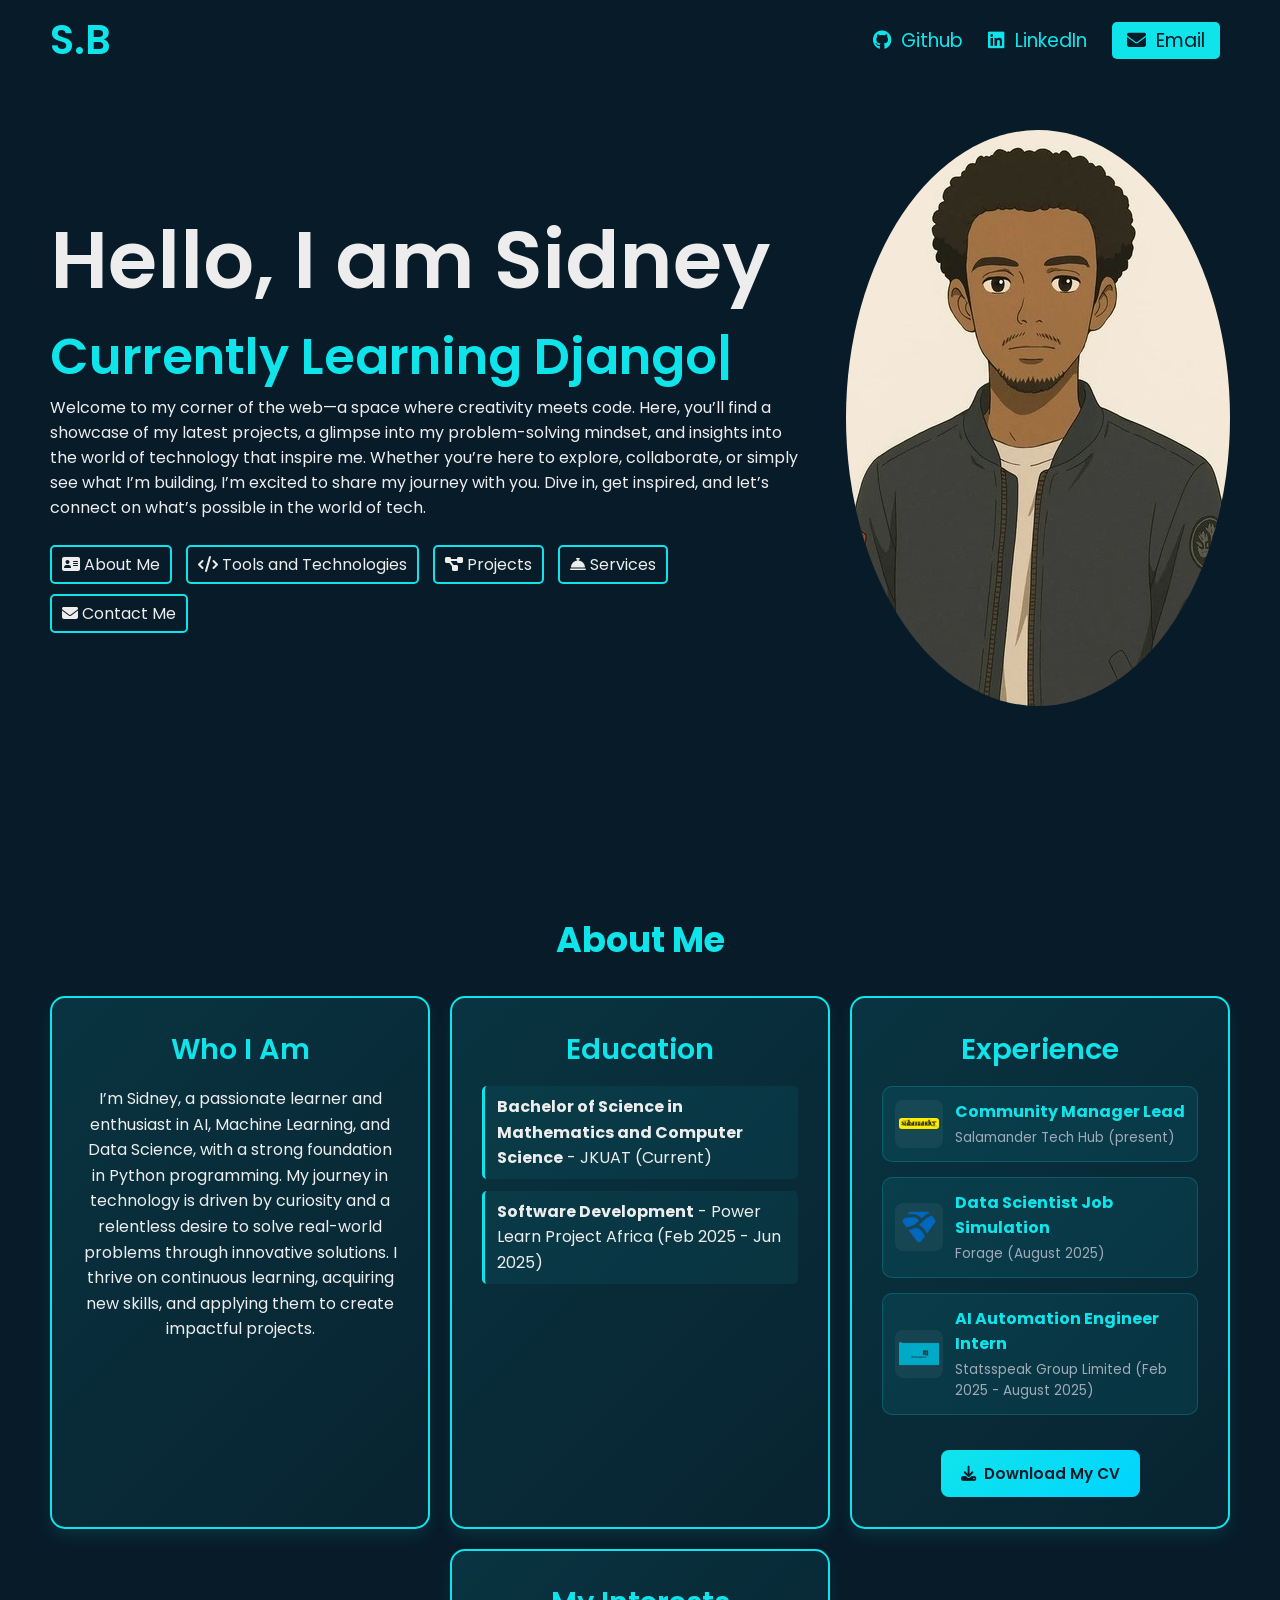
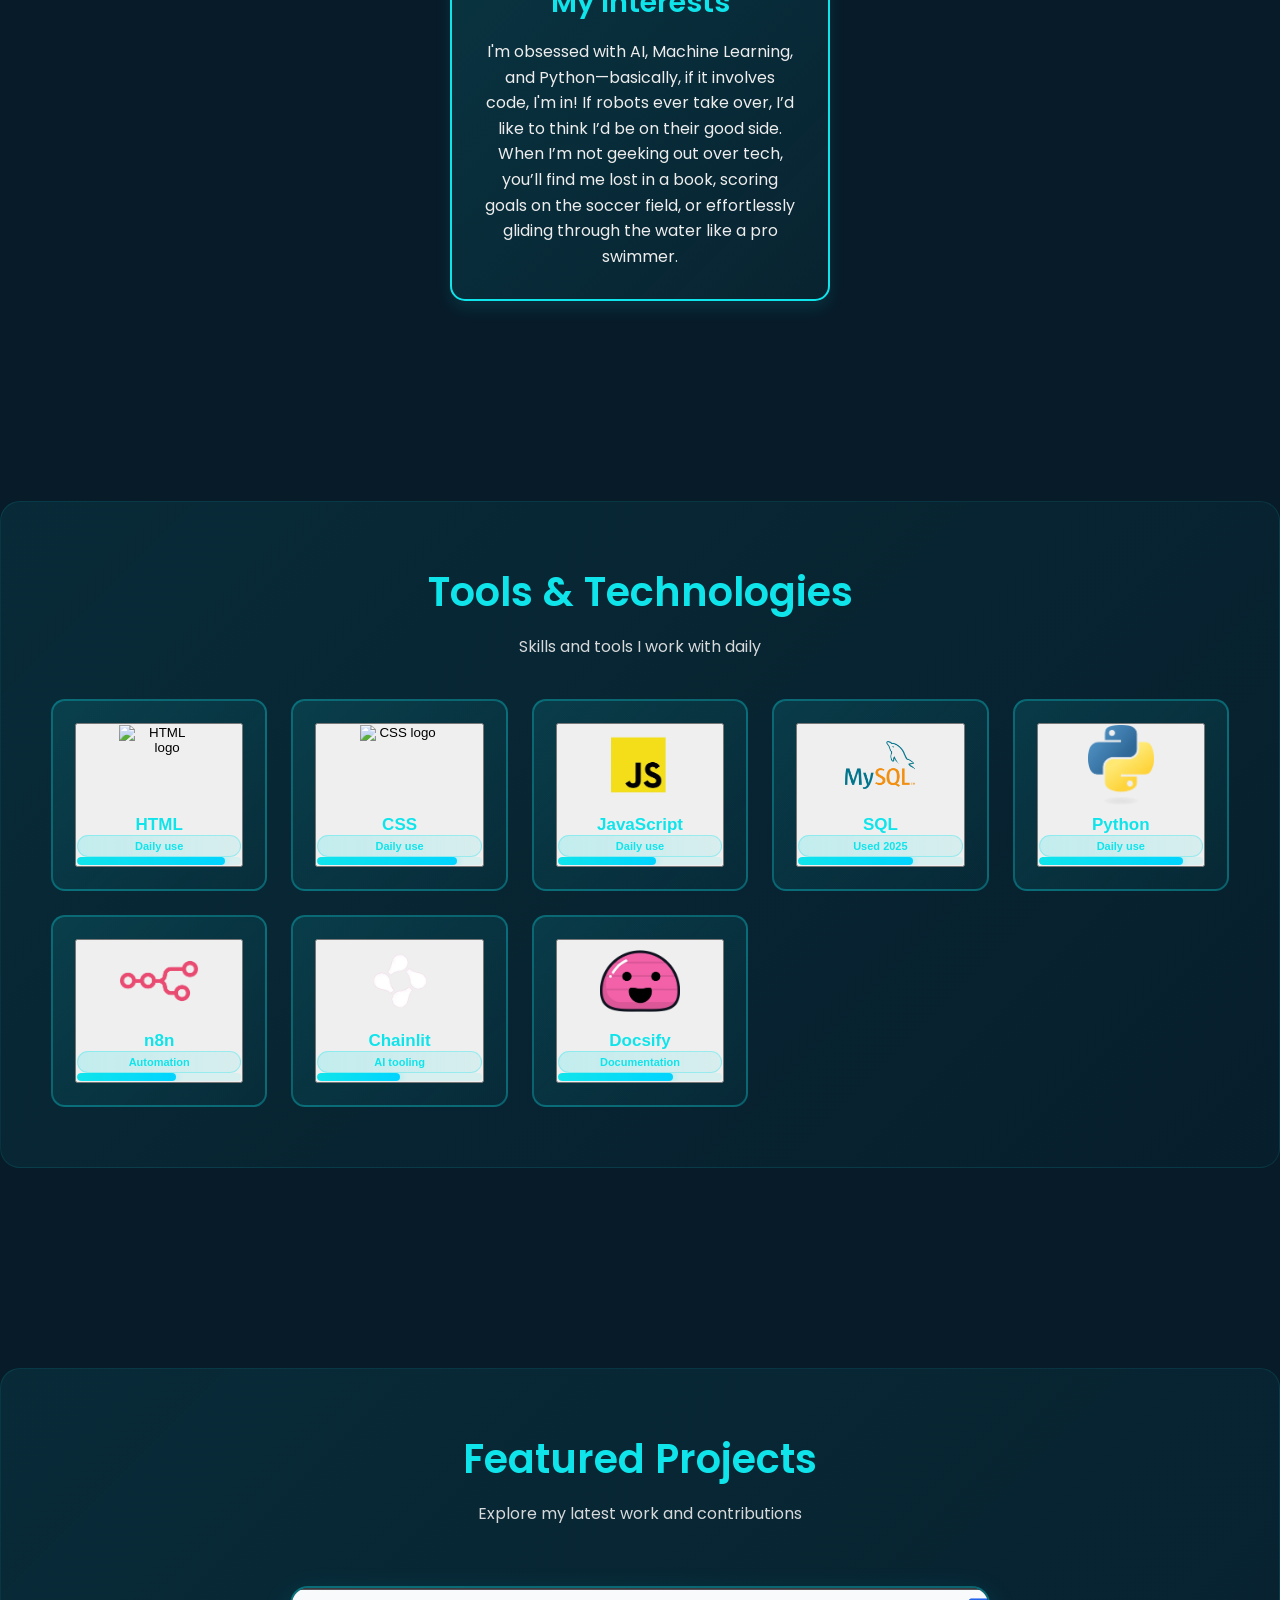
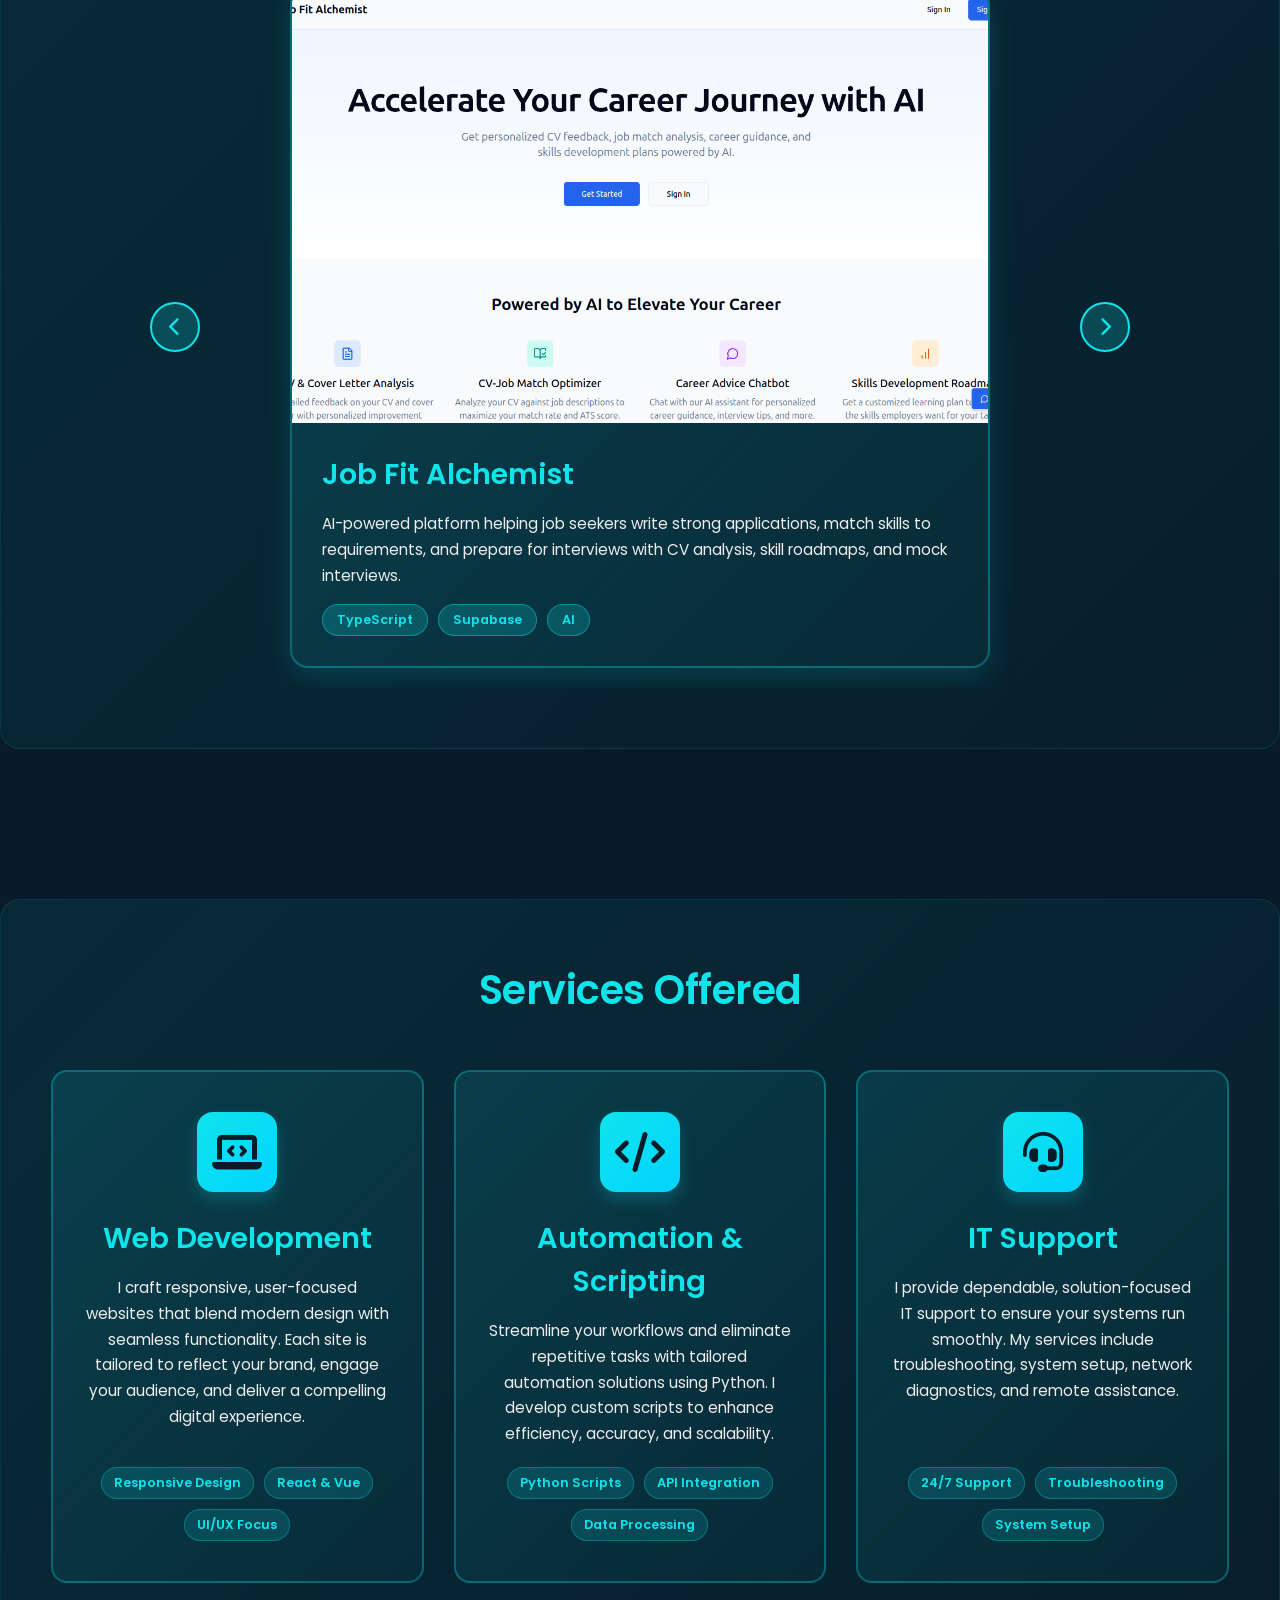
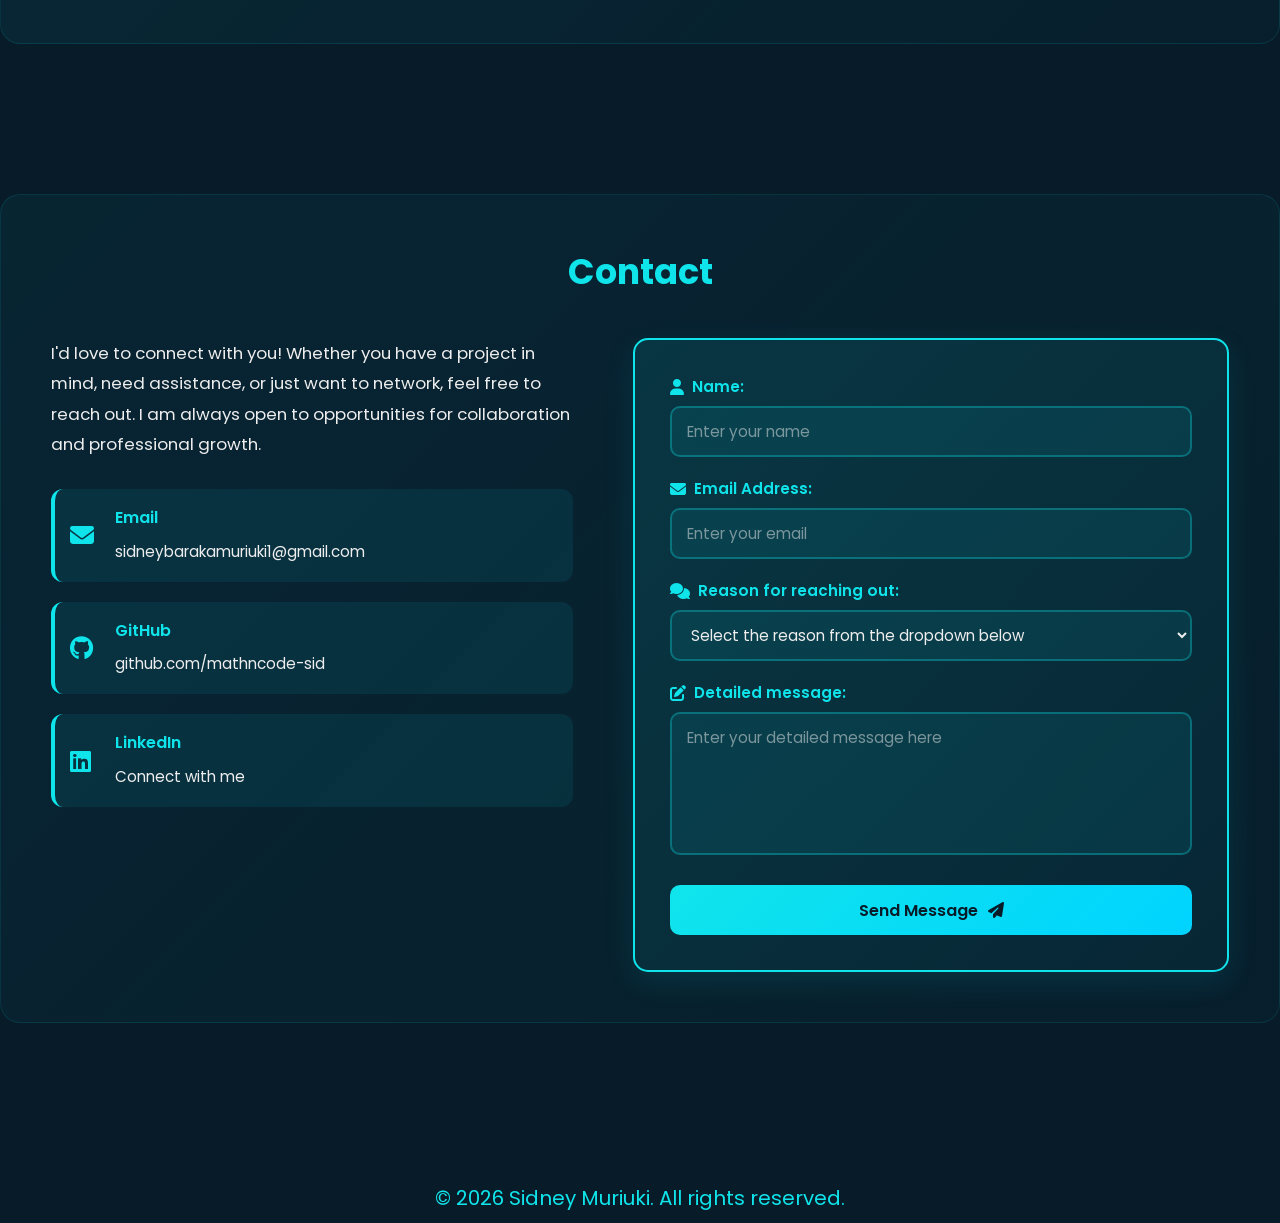
==== commit 630e8ebc: "Update CV download link to new file name" ====
--- a/index.html
+++ b/index.html
@@ -121,7 +121,7 @@
                         </div>
                     </div>
                 </div>
-                <a href="assets/Sidney-Baraka-CV.pdf" download class="download-cv-button">
+                <a href="assets/sidney_resume.pdf" download class="download-cv-button">
                     <i class="fa-solid fa-download"></i> Download My CV
                 </a>
             </div>
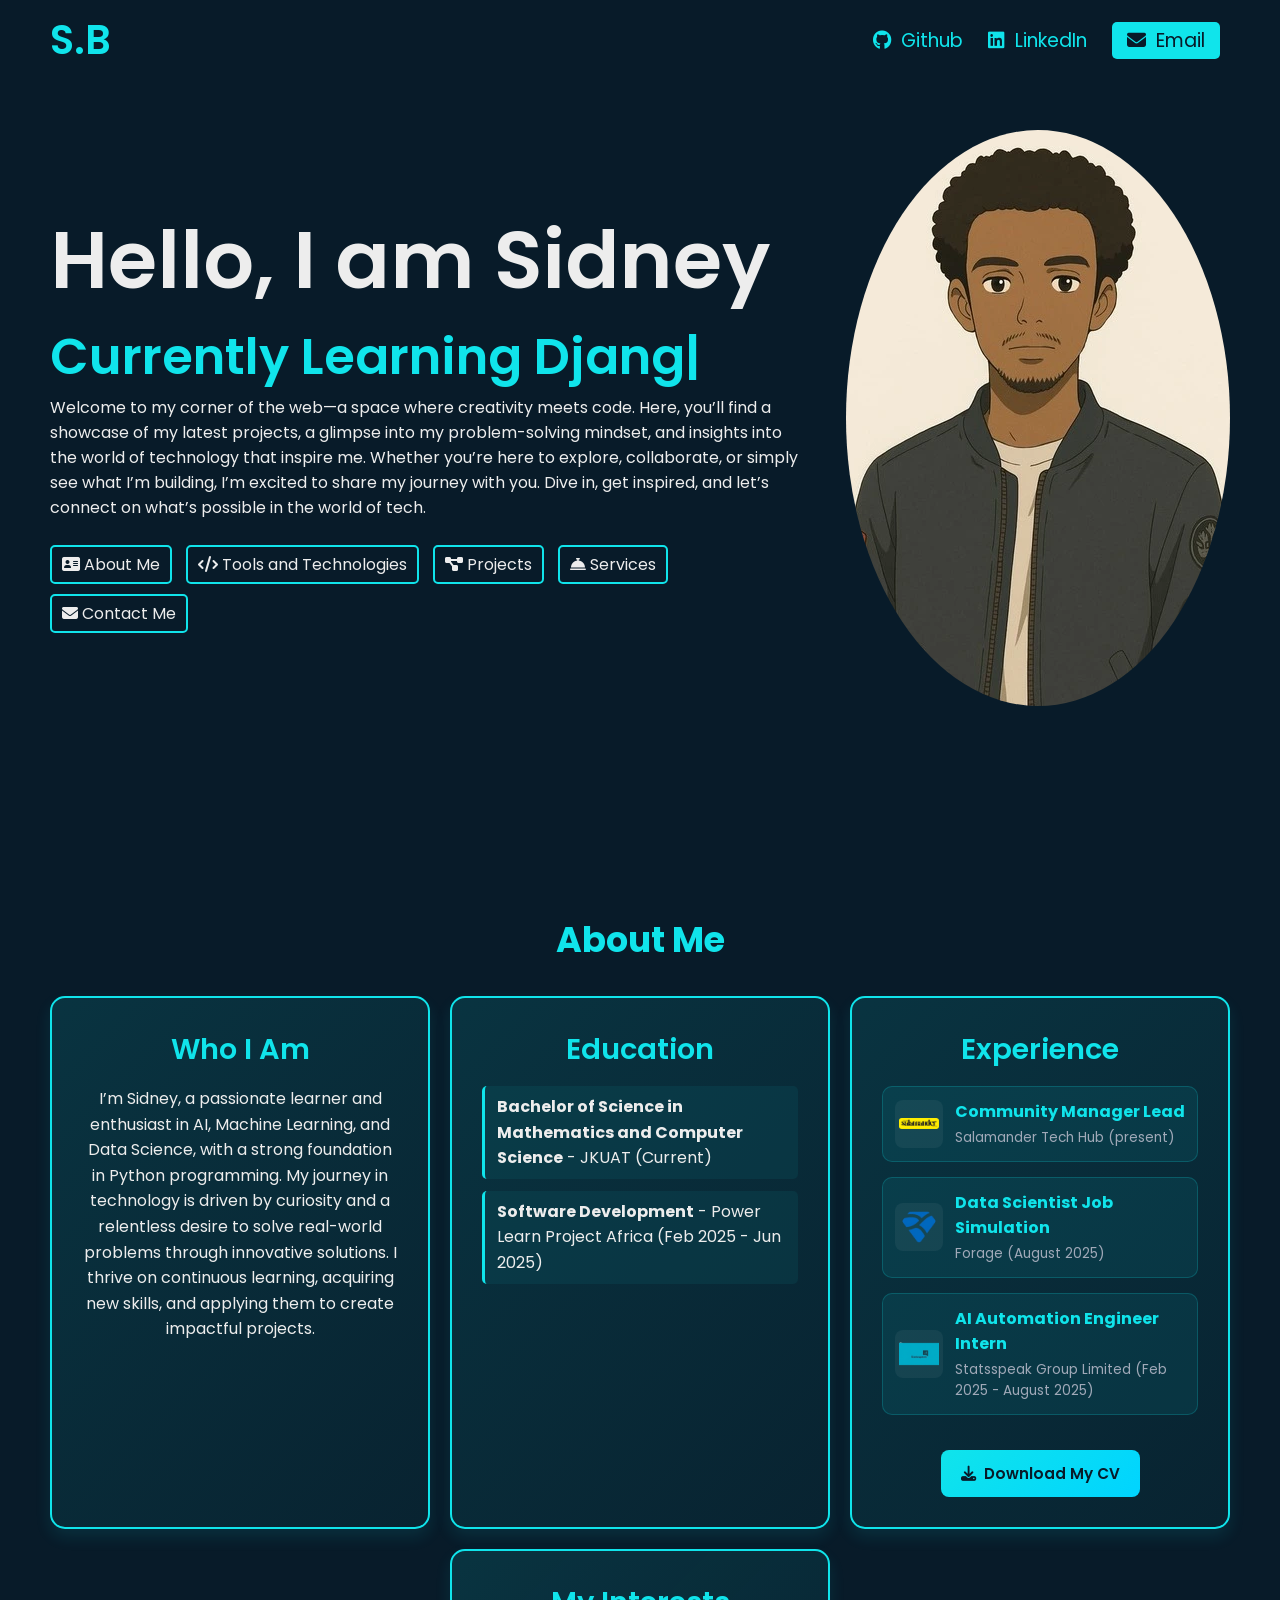
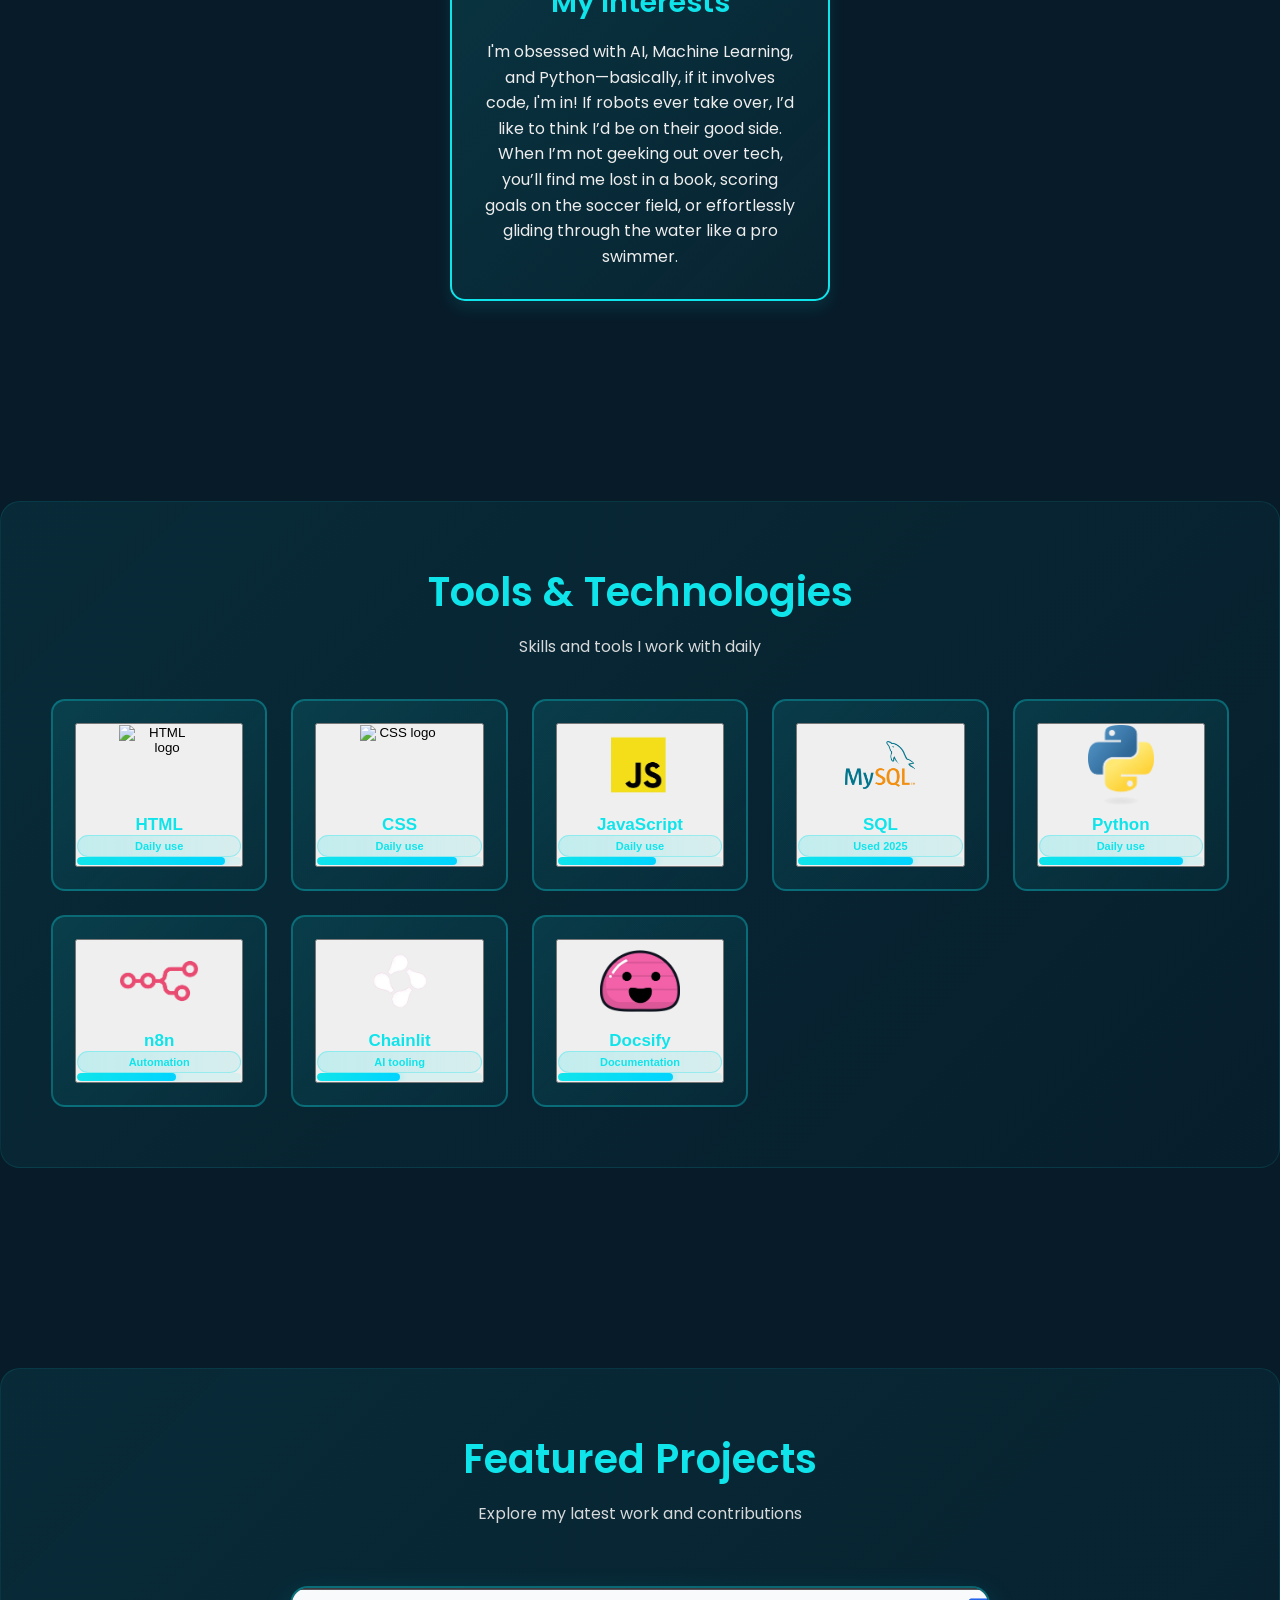
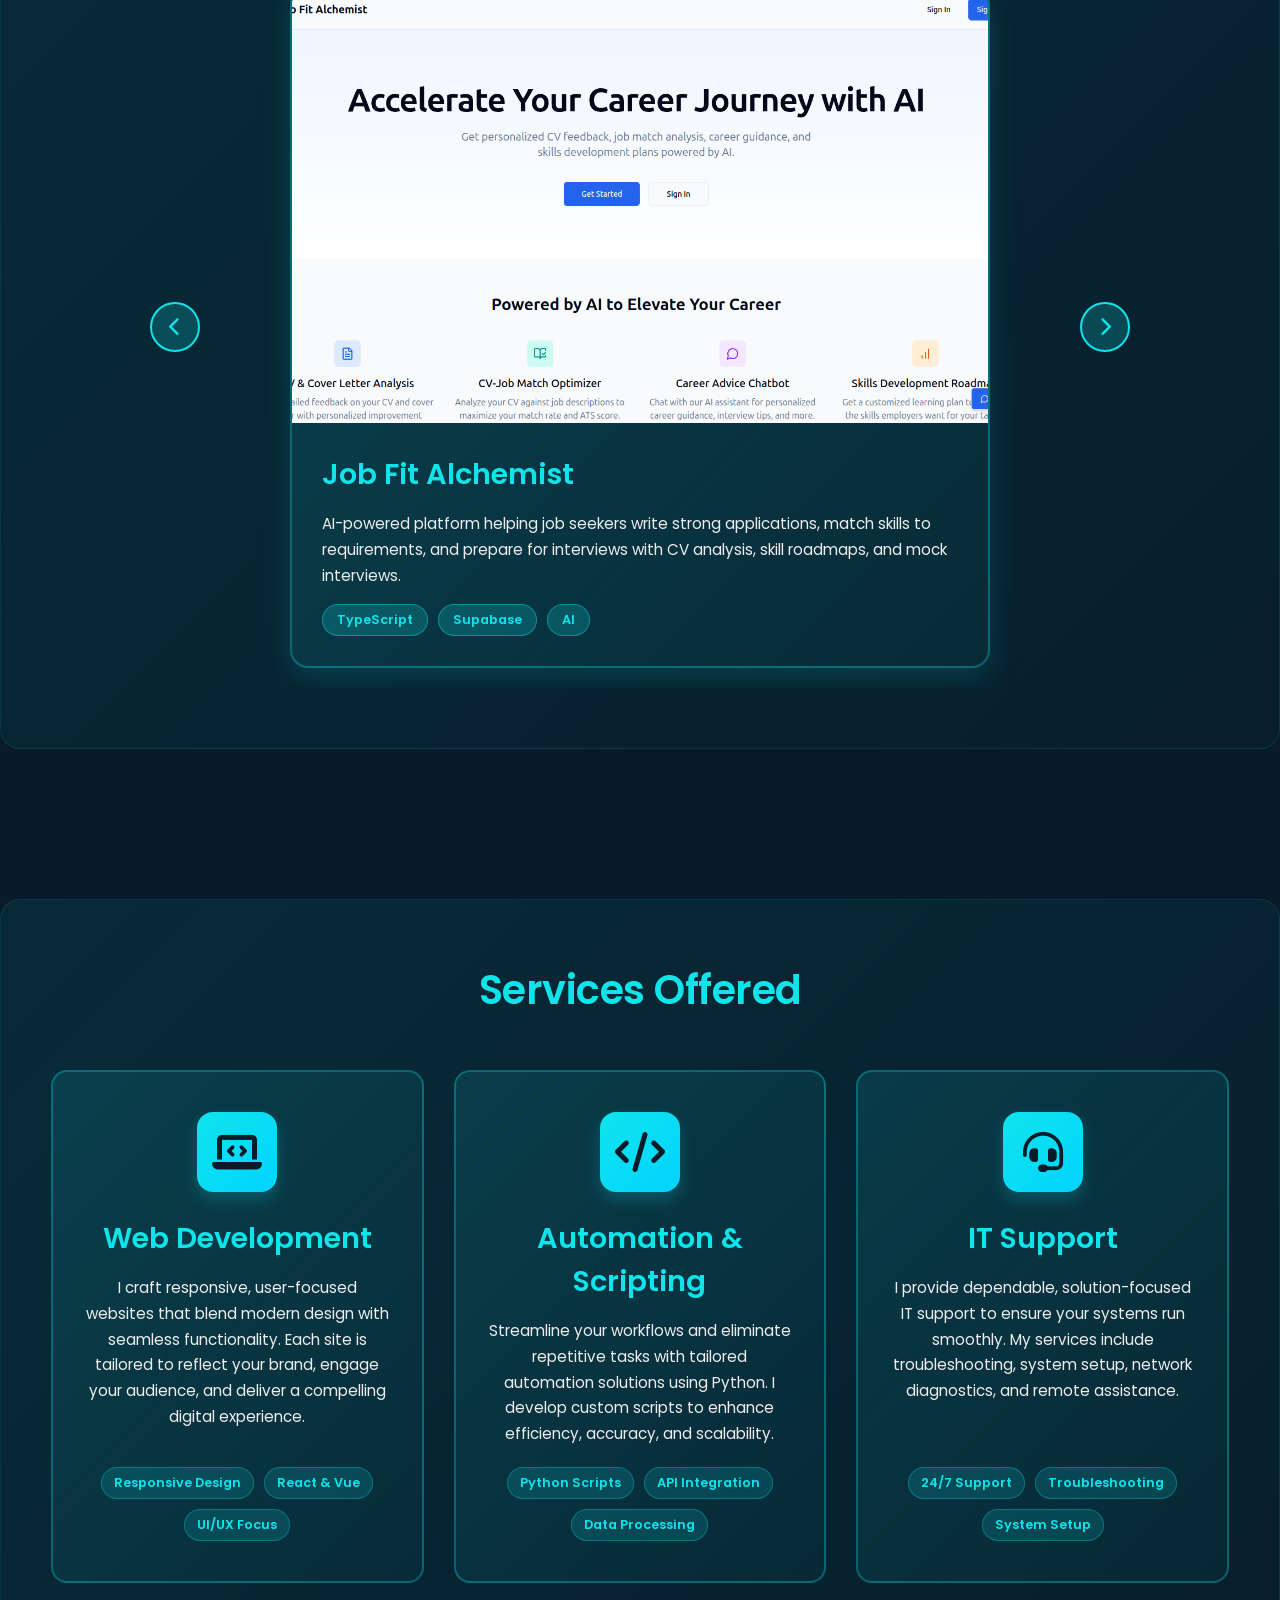
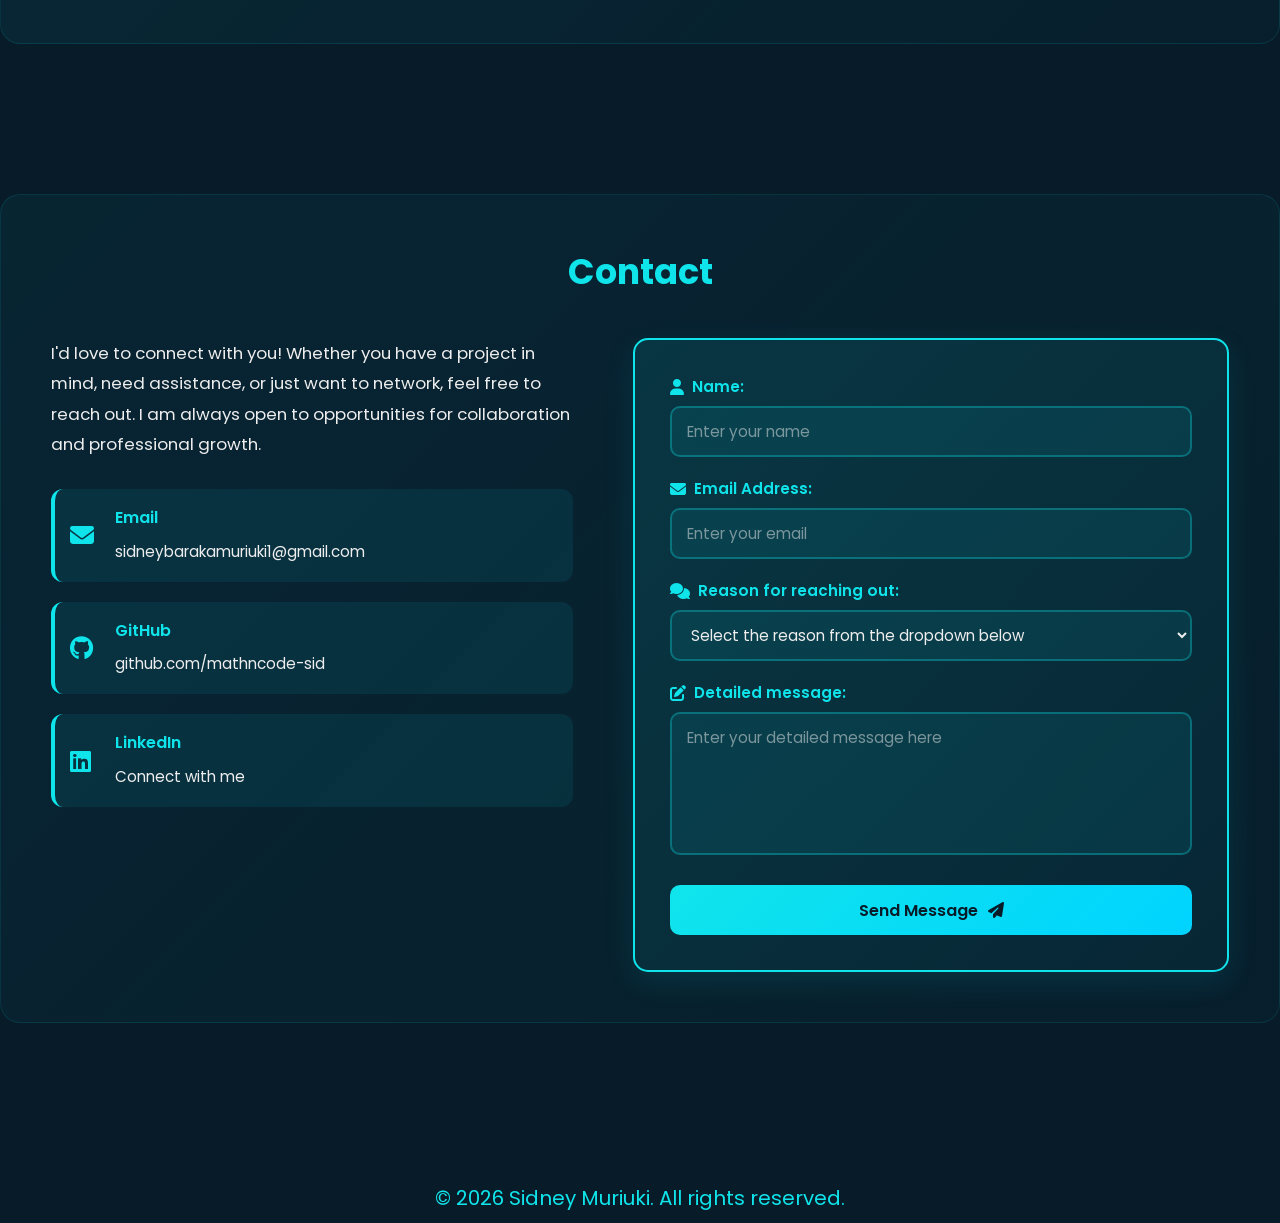
==== commit 157a311c: "Update contact form action URL to new endpoint" ====
--- a/index.html
+++ b/index.html
@@ -344,8 +344,7 @@
                     </div>
                 </div>
             </div>
-            <form action="https://api.web3forms.com/submit" method="POST" class="contact-form">
-                <input type="hidden" name="access_key" value="ba831fe1-f32b-4932-b4e6-2cfeae9aca06">
+            <form action="https://stackverify.site/api/f/f_acyOwoB986" method="POST" class="contact-form">
                 
                 <div class="form-group">
                     <label for="name"><i class="fa-solid fa-user"></i> Name:</label>
--- a/styles.css
+++ b/styles.css
@@ -1432,9 +1432,111 @@
         font-size: 20px;
     }
 
+    /*SECTION 4: SERVICES SECTION*/
+    .services-section {
+        padding: 30px 20px;
+        margin-bottom: 100px;
+    }
+
+    .services-section h2 {
+        font-size: 28px;
+        margin-bottom: 30px;
+    }
+
+    .services-cards {
+        gap: 20px;
+    }
+
+    .service-card {
+        padding: 25px 20px;
+    }
+
+    .service-icon-wrapper {
+        width: 70px;
+        height: 70px;
+        font-size: 2rem;
+        margin-bottom: 15px;
+    }
+
+    .service-card h3 {
+        font-size: 1.3rem;
+    }
+
+    .service-card p {
+        font-size: 0.85rem;
+        margin-bottom: 15px;
+    }
+
+    .feature-tag {
+        font-size: 0.7rem;
+        padding: 4px 10px;
+    }
+
     /*SECTION 6: CONTACT SECTION*/
     .contact-section{
-        padding: 0 20px;
-    }
-}
-
+        padding: 30px 20px;
+        margin-bottom: 100px;
+    }
+
+    .contact-section h2 {
+        font-size: 24px;
+        margin-bottom: 30px;
+    }
+
+    .contact-section .group {
+        flex-direction: column;
+        gap: 25px;
+    }
+
+    .contact-section .group .text {
+        display: none;
+    }
+
+    .contact-section .group .text p {
+        font-size: 0.95rem;
+        margin-bottom: 20px;
+    }
+
+    .contact-info {
+        display: none;
+    }
+
+    .contact-item {
+        padding: 12px;
+        gap: 12px;
+    }
+
+    .contact-item i {
+        font-size: 20px;
+    }
+
+    .contact-item h4 {
+        font-size: 0.9rem;
+    }
+
+    .contact-item a {
+        font-size: 0.85rem;
+    }
+
+    .contact-form {
+        padding: 20px;
+        gap: 15px;
+        flex: 1;
+        width: 100%;
+    }
+
+    .contact-section .group form input,
+    .contact-section .group select,
+    .contact-section .group form textarea {
+        padding: 10px 12px;
+        font-size: 0.9rem;
+        width: 100%;
+    }
+
+    .submit-btn {
+        height: 45px;
+        font-size: 14px;
+        width: 100%;
+    }
+}
+
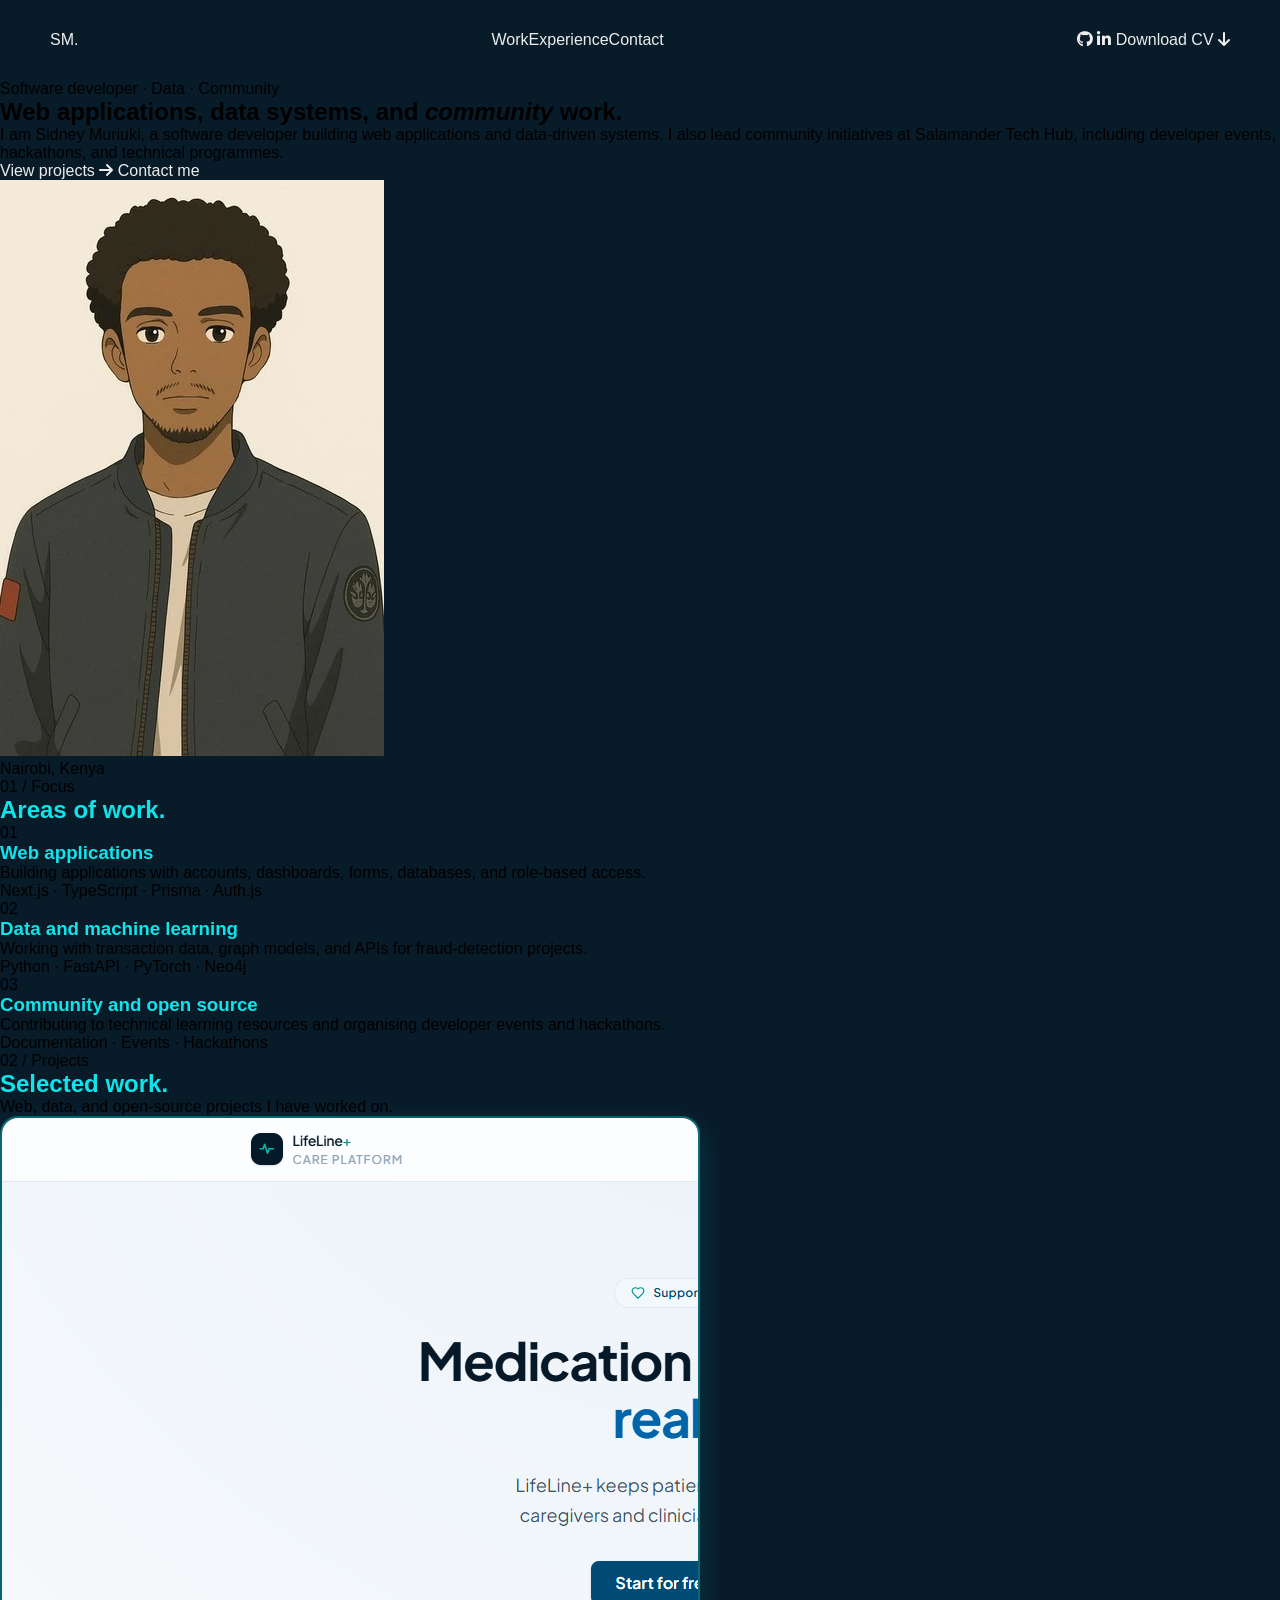
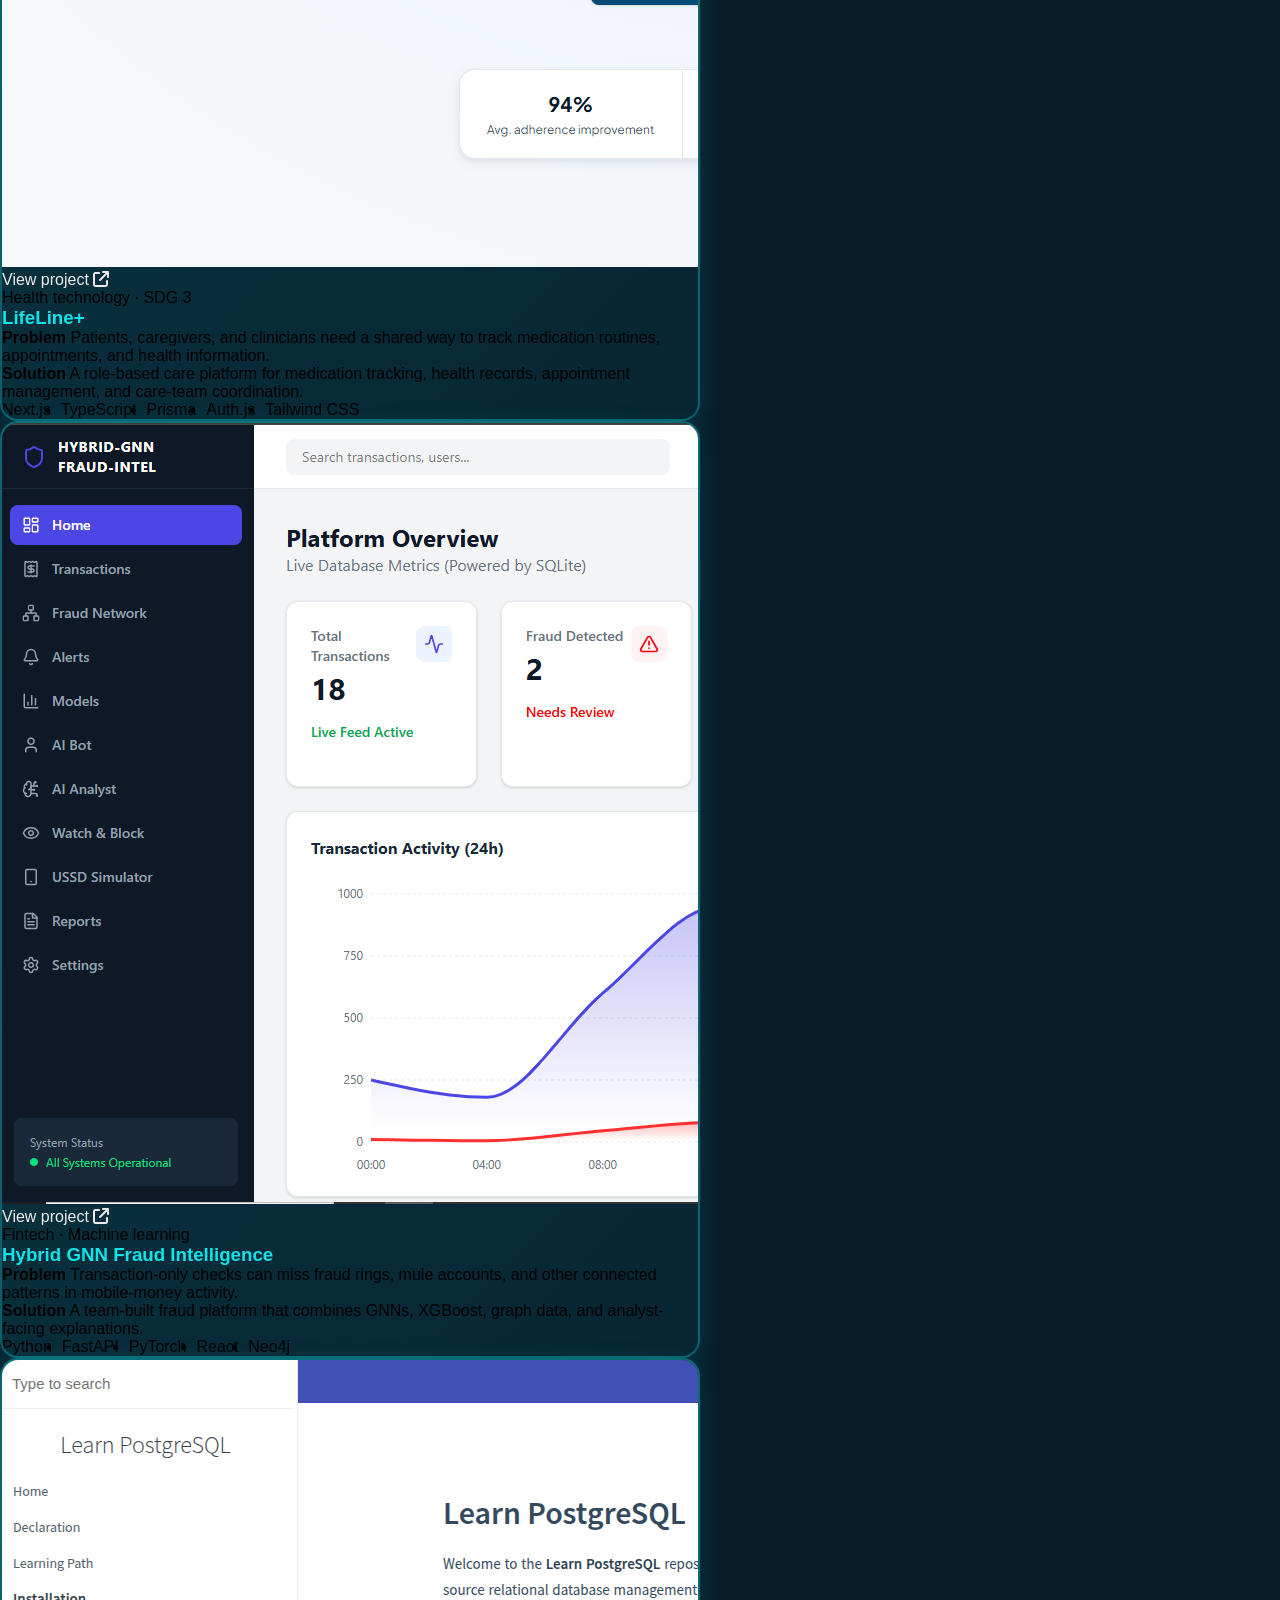
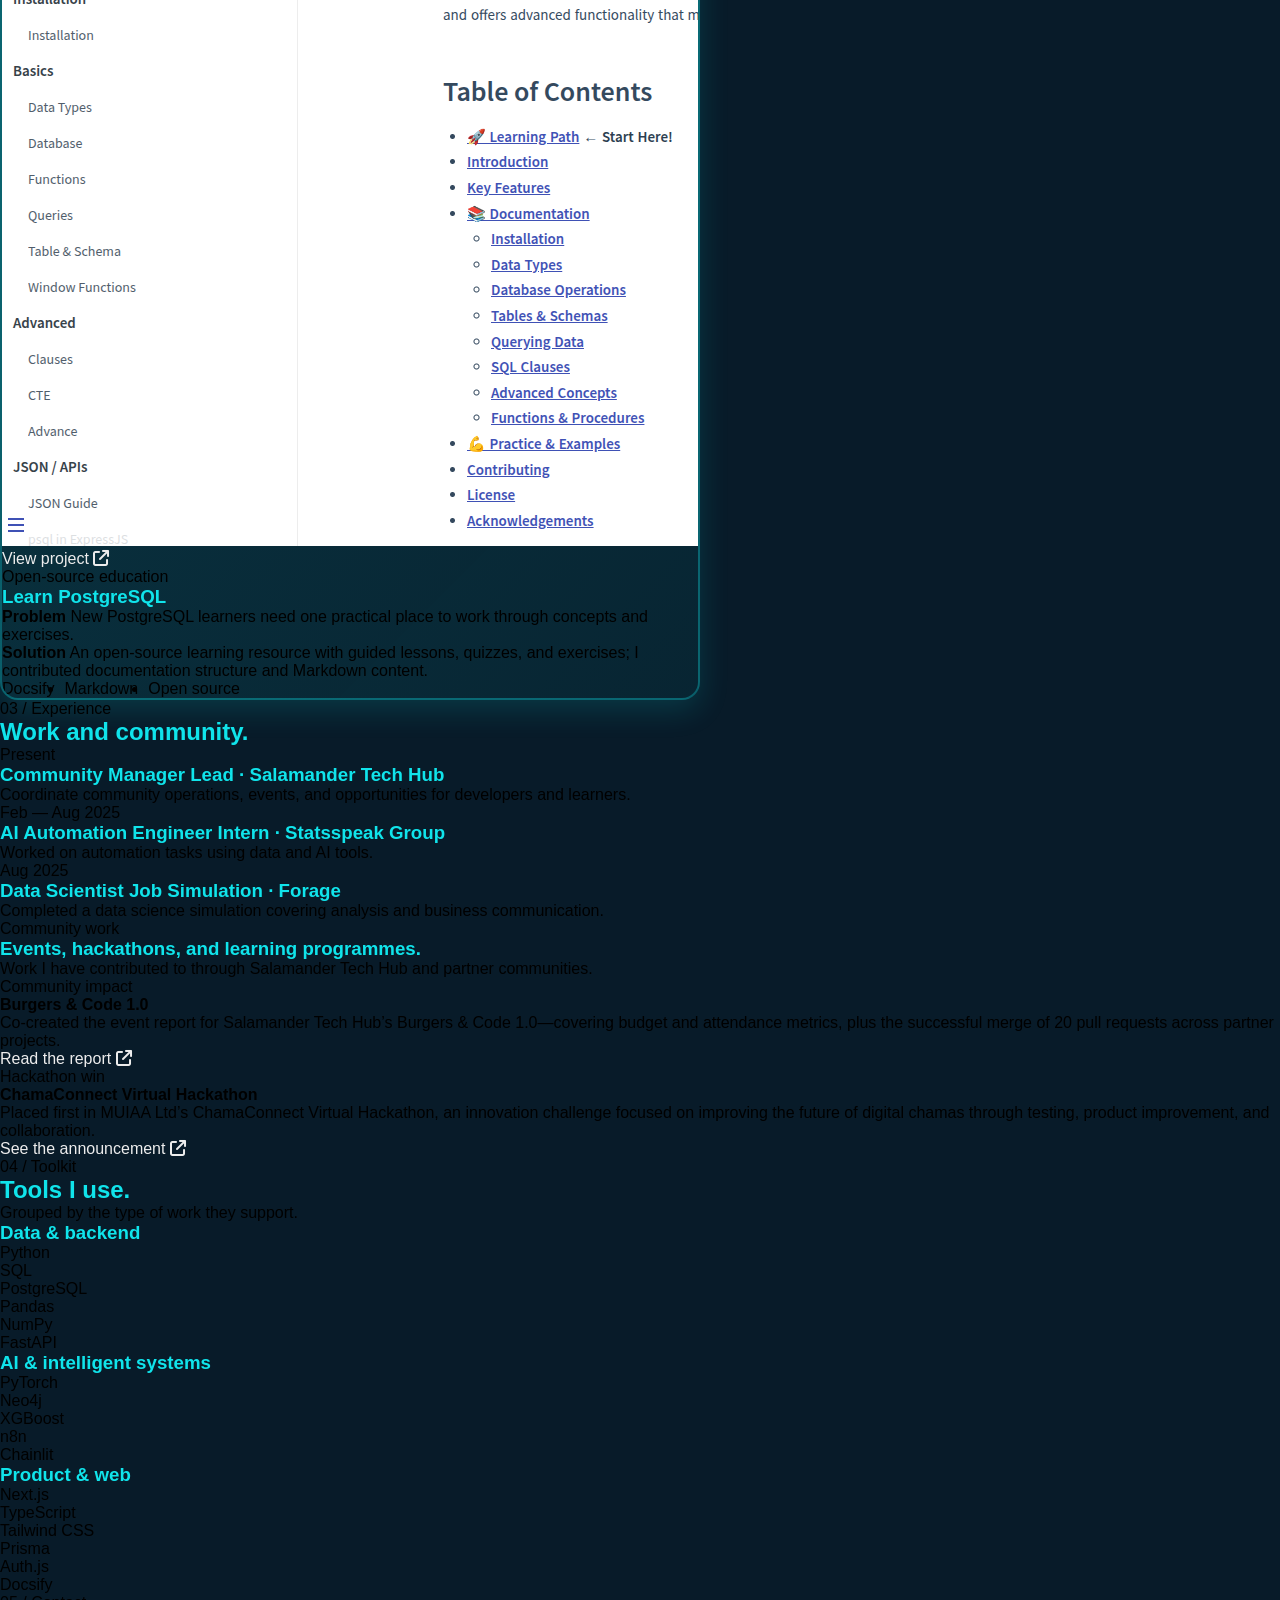
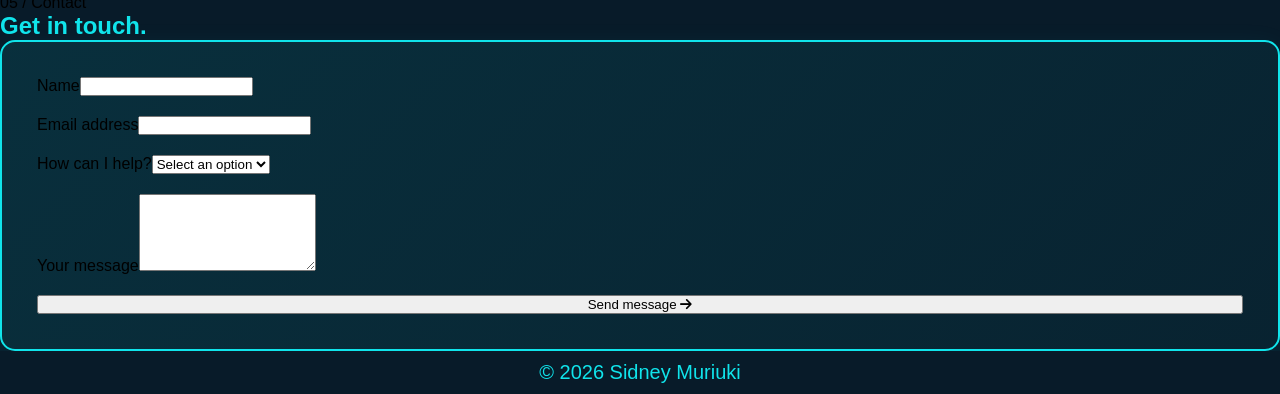
==== commit bb1e5046: "Refactor index.html for improved structure and updated content" ====
--- a/index.html
+++ b/index.html
@@ -1,388 +1,114 @@
-<!DOCTYPE html>
+<!doctype html>
 <html lang="en">
 <head>
-    <meta charset="UTF-8">
-    <meta name="viewport" content="width=device-width, initial-scale=1.0">
-
-    <link rel="stylesheet" href="styles.css">
-    
-    <link rel="preconnect" href="https://fonts.googleapis.com">
-    <link rel="preconnect" href="https://fonts.gstatic.com" crossorigin>
-    <link href="https://fonts.googleapis.com/css2?family=Poppins:wght@400;600&display=swap" rel="stylesheet">
-
-    <link rel="stylesheet" href="https://cdnjs.cloudflare.com/ajax/libs/font-awesome/6.7.2/css/all.min.css" integrity="sha512-Evv84Mr4kqVGRNSgIGL/F/aIDqQb7xQ2vcrdIwxfjThSH8CSR7PBEakCr51Ck+w+/U6swU2Im1vVX0SVk9ABhg==" crossorigin="anonymous" referrerpolicy="no-referrer" />
-    <title>Welcome To My Portfolio</title>
+  <meta charset="utf-8">
+  <meta name="viewport" content="width=device-width, initial-scale=1">
+  <meta name="description" content="Sidney Muriuki — backend, data, automation, and community leadership.">
+  <link rel="preconnect" href="https://fonts.googleapis.com">
+  <link rel="preconnect" href="https://fonts.gstatic.com" crossorigin>
+  <link href="https://fonts.googleapis.com/css2?family=DM+Mono:wght@400;500&family=Manrope:wght@400;500;600;700;800&display=swap" rel="stylesheet">
+  <link rel="stylesheet" href="https://cdnjs.cloudflare.com/ajax/libs/font-awesome/6.7.2/css/all.min.css">
+  <link rel="stylesheet" href="styles.css">
+  <title>Sidney Muriuki | Backend, Data & Community</title>
 </head>
 <body>
-   <!--NAVBAR--> 
-   <nav>
-    <div class="left">
-        <a href="/" class="animated-logo">S.B</a>
-    </div>
-    <div class="right">
-        <a href="https://github.com/mathncode-sid" target="_blank" rel="noopener noreferrer">
-            <i class="fa-brands fa-github"></i> 
-            <span>Github</span> 
-        </a>
-        <a href="https://www.linkedin.com/in/sidney-muriuki-688207285/" target="_blank" rel="noopener noreferrer">
-            <i class="fa-brands fa-linkedin"></i>
-            <span>LinkedIn</span>
-        </a>
-        <a href="http://mailto:sidneybarakamuriuki1@gmail.com">
-            <i class="fa-solid fa-envelope"></i>
-            <span>Email</span>
-        </a>
-    </div>
-   </nav>
+  <header class="site-header">
+    <nav class="nav container" aria-label="Primary navigation">
+      <a class="wordmark" href="#top" aria-label="Sidney Muriuki, home">SM<span>.</span></a>
+      <div class="nav-links">
+        <a href="#work">Work</a><a href="#experience">Experience</a><a href="#contact">Contact</a>
+      </div>
+      <div class="nav-actions">
+        <a class="social-icon" href="https://github.com/mathncode-sid" target="_blank" rel="noopener noreferrer" aria-label="GitHub"><i class="fa-brands fa-github"></i></a>
+        <a class="social-icon" href="https://www.linkedin.com/in/sidney-muriuki-688207285/" target="_blank" rel="noopener noreferrer" aria-label="LinkedIn"><i class="fa-brands fa-linkedin-in"></i></a>
+        <a class="nav-cta" href="assets/sidney_muriuki_resume.pdf" download>Download CV <i class="fa-solid fa-arrow-down"></i></a>
+      </div>
+    </nav>
+  </header>
 
-   <main>
-    <!--SECTION 1 - HERO SECTION-->
-    <section class="hero-section">
-        <div class="text">
-            <h2>Hello, I am Sidney</h2>
-            <h3>Currently Learning <span id="typing-text"></span></h3>
-            <p>Welcome to my corner of the web—a space where creativity meets code. Here, 
-                you’ll find a showcase of my latest projects, a glimpse into my problem-solving 
-                mindset, and insights into the world of technology that inspire me. Whether 
-                you’re here to explore, collaborate, or simply see what I’m building, I’m excited 
-                to share my journey with you. Dive in, get inspired, and let’s connect on what’s 
-                possible in the world of tech.</p>
-
-            <div class="links">
-                <a href="#about-me">
-                    <i class="fa-solid fa-address-card"></i>
-                    <span>About Me</span>
-                </a>
-                <a href="#prog-languages">
-                    <i class="fa-solid fa-code"></i>
-                    <span>Tools and Technologies</span>
-                </a>
-                <a href="#projects">
-                    <i class="fa-solid fa-diagram-project"></i>
-                    <span>Projects</span>
-                </a>
-                <a href="#services">
-                    <i class="fa-solid fa-bell-concierge"></i>
-                    <span>Services</span>
-                </a>
-                <a href="#contact">
-                    <i class="fa-solid fa-envelope"></i>
-                    <span>Contact Me</span>
-                </a>
-            </div> 
+  <main id="top">
+    <section class="hero container">
+      <div class="hero-copy">
+        <p class="eyebrow">Software developer · Data · Community</p>
+        <h1>Web applications, data systems, and <em>community</em> work.</h1>
+        <p class="lede">I am Sidney Muriuki, a software developer building web applications and data-driven systems. I also lead community initiatives at Salamander Tech Hub, including developer events, hackathons, and technical programmes.</p>
+        <div class="hero-actions">
+          <a class="button button-primary" href="#work">View projects <i class="fa-solid fa-arrow-right"></i></a>
+          <a class="button button-quiet" href="#contact">Contact me</a>
         </div>
-        <div class="headshot">
-          <img src="./assets/headshot.webp" alt="Sidney headshot">
-        </div>
+      </div>
+      <div class="hero-portrait">
+        <div class="portrait-frame"><img src="assets/headshot.webp" alt="Portrait of Sidney Muriuki"></div>
+        <p class="portrait-note"><span></span> Nairobi, Kenya</p>
+      </div>
     </section>
 
-    <!--SECTION 2: ABOUT SECTION-->
-    <section id="about-me" class="about-me-section">
-        <h2>About Me</h2>
-        <div class="about-cards">
-            <div class="card">
-                <h3>Who I Am</h3>
-                <p>
-                    I’m Sidney, a passionate learner and enthusiast in AI, Machine Learning, and Data Science, 
-                    with a strong foundation in Python programming. My journey in technology is driven by curiosity and a relentless 
-                    desire to solve real-world problems through innovative solutions. I thrive on continuous learning, acquiring new skills, 
-                    and applying them to create impactful projects.
-                </p>
-            </div>
-            <div class="card">
-                <h3>Education</h3>
-                <ul>
-                    <li><strong>Bachelor of Science in Mathematics and Computer Science</strong> - JKUAT (Current)</li>
-                    <li><strong>Software Development</strong> - Power Learn Project Africa (Feb 2025 - Jun 2025)</li>
-                </ul>
-            </div>
-            <div class="card">
-                <h3>Experience</h3>
-                <div class="experience-items">
-                    <div class="experience-item">
-                        <img src="./assets/salamander.png" alt="Salamander Tech Hub logo" class="experience-logo">
-                        <div class="experience-details">
-                            <strong>Community Manager Lead</strong>
-                            <p>Salamander Tech Hub (present)</p>
-                        </div>
-                    </div>
-                    <div class="experience-item">
-                        <img src="./assets/forage.png" alt="Forage logo" class="experience-logo">
-                        <div class="experience-details">
-                            <strong>Data Scientist Job Simulation</strong>
-                            <p>Forage (August 2025)</p>
-                        </div>
-                    </div>
-                    <div class="experience-item">
-                        <img src="./assets/statsspeak.png" alt="Statsspeak Group Limited logo" class="experience-logo">
-                        <div class="experience-details">
-                            <strong>AI Automation Engineer Intern</strong>
-                            <p>Statsspeak Group Limited (Feb 2025 - August 2025)</p>
-                        </div>
-                    </div>
-                </div>
-                <a href="assets/sidney_resume.pdf" download class="download-cv-button">
-                    <i class="fa-solid fa-download"></i> Download My CV
-                </a>
-            </div>
-            <div class="card">
-                <h3>My Interests</h3>
-                <p>
-                    I'm obsessed with AI, Machine Learning, and Python—basically, if it involves code, I'm in! 
-                    If robots ever take over, I’d like to think I’d be on their good side. When I’m not geeking out over tech, you’ll find me lost 
-                    in a book, scoring goals on the soccer field, or effortlessly gliding through the water like a pro swimmer.
-                </p>
-            </div>
-        </div>
+    <section class="capabilities section container" aria-labelledby="capabilities-title">
+      <div class="section-heading"><p class="eyebrow">01 / Focus</p><h2 id="capabilities-title">Areas of work.</h2></div>
+      <div class="capability-grid">
+        <article><span class="number">01</span><h3>Web applications</h3><p>Building applications with accounts, dashboards, forms, databases, and role-based access.</p><p class="stack">Next.js · TypeScript · Prisma · Auth.js</p></article>
+        <article><span class="number">02</span><h3>Data and machine learning</h3><p>Working with transaction data, graph models, and APIs for fraud-detection projects.</p><p class="stack">Python · FastAPI · PyTorch · Neo4j</p></article>
+        <article><span class="number">03</span><h3>Community and open source</h3><p>Contributing to technical learning resources and organising developer events and hackathons.</p><p class="stack">Documentation · Events · Hackathons</p></article>
+      </div>
     </section>
 
-    <!--SECTION 3 - TOOLS AND TECHNOLOGIES-->
-    <section id="prog-languages" class="languages-section">
-        <h2>Tools & Technologies</h2>
-        <p class="tech-subtitle">Skills and tools I work with daily</p>
-
-        <!-- Auto-generated technology list (populated by script.js) -->
-        <ul id="tech-list" class="tech-list" role="list" aria-label="Tools and technologies list">
-            <!-- JS will populate tech items here -->
-        </ul>
-
-        <!-- Modal for showing projects / details for a technology -->
-        <div id="tech-modal" class="tech-modal" role="dialog" aria-modal="true" aria-hidden="true" aria-labelledby="tech-modal-title">
-            <div class="tech-modal-backdrop" data-action="close"></div>
-            <div class="tech-modal-panel" role="document">
-                <button class="tech-modal-close" aria-label="Close" data-action="close">
-                    <i class="fa-solid fa-times"></i>
-                </button>
-                <div class="tech-modal-header">
-                    <h3 id="tech-modal-title"></h3>
-                </div>
-                <p id="tech-modal-desc"></p>
-                <div id="tech-modal-projects" class="tech-modal-projects"></div>
-            </div>
-        </div>
+    <section id="work" class="work section container" aria-labelledby="work-title">
+      <div class="section-heading split"><div><p class="eyebrow">02 / Projects</p><h2 id="work-title">Selected work.</h2></div><p>Web, data, and open-source projects I have worked on.</p></div>
+      <div class="project-list">
+        <article class="project-card featured">
+          <a class="project-image" href="https://lifelineplus-nu.vercel.app/" target="_blank" rel="noopener noreferrer"><img src="assets/lifeline-plus.png" alt="LifeLine Plus patient care dashboard"><span>View project <i class="fa-solid fa-arrow-up-right-from-square"></i></span></a>
+          <div class="project-copy"><p class="project-kind">Health technology · SDG 3</p><h3>LifeLine+</h3><div class="project-case"><p><strong>Problem</strong> Patients, caregivers, and clinicians need a shared way to track medication routines, appointments, and health information.</p><p><strong>Solution</strong> A role-based care platform for medication tracking, health records, appointment management, and care-team coordination.</p></div><ul class="tags"><li>Next.js</li><li>TypeScript</li><li>Prisma</li><li>Auth.js</li><li>Tailwind CSS</li></ul></div>
+        </article>
+        <article class="project-card">
+          <a class="project-image" href="https://hybrid-gnn-fraud-intel.netlify.app/" target="_blank" rel="noopener noreferrer"><img src="assets/hybrid-gnn-fraud-intel.png" alt="Hybrid GNN Fraud Intelligence System dashboard"><span>View project <i class="fa-solid fa-arrow-up-right-from-square"></i></span></a>
+          <div class="project-copy"><p class="project-kind">Fintech · Machine learning</p><h3>Hybrid GNN Fraud Intelligence</h3><div class="project-case"><p><strong>Problem</strong> Transaction-only checks can miss fraud rings, mule accounts, and other connected patterns in mobile-money activity.</p><p><strong>Solution</strong> A team-built fraud platform that combines GNNs, XGBoost, graph data, and analyst-facing explanations.</p></div><ul class="tags"><li>Python</li><li>FastAPI</li><li>PyTorch</li><li>React</li><li>Neo4j</li></ul></div>
+        </article>
+        <article class="project-card">
+          <a class="project-image" href="https://fahimahammed.github.io/learn-postgresql/#/" target="_blank" rel="noopener noreferrer"><img src="assets/learn-postgre-sql.png" alt="Learn PostgreSQL documentation site"><span>View project <i class="fa-solid fa-arrow-up-right-from-square"></i></span></a>
+          <div class="project-copy"><p class="project-kind">Open-source education</p><h3>Learn PostgreSQL</h3><div class="project-case"><p><strong>Problem</strong> New PostgreSQL learners need one practical place to work through concepts and exercises.</p><p><strong>Solution</strong> An open-source learning resource with guided lessons, quizzes, and exercises; I contributed documentation structure and Markdown content.</p></div><ul class="tags"><li>Docsify</li><li>Markdown</li><li>Open source</li></ul></div>
+        </article>
+      </div>
     </section>
 
+    <section id="experience" class="experience section container" aria-labelledby="experience-title">
+      <div class="section-heading"><p class="eyebrow">03 / Experience</p><h2 id="experience-title">Work and community.</h2></div>
+      <div class="timeline">
+        <article><p class="timeline-date">Present</p><div><h3>Community Manager Lead <span>· Salamander Tech Hub</span></h3><p>Coordinate community operations, events, and opportunities for developers and learners.</p></div></article>
+        <article><p class="timeline-date">Feb — Aug 2025</p><div><h3>AI Automation Engineer Intern <span>· Statsspeak Group</span></h3><p>Worked on automation tasks using data and AI tools.</p></div></article>
+        <article><p class="timeline-date">Aug 2025</p><div><h3>Data Scientist Job Simulation <span>· Forage</span></h3><p>Completed a data science simulation covering analysis and business communication.</p></div></article>
+      </div>
+      <aside class="community-callout">
+        <p class="eyebrow">Community work</p><h3>Events, hackathons, and learning programmes.</h3><p>Work I have contributed to through Salamander Tech Hub and partner communities.</p>
+        <div class="community-highlights">
+          <article><p class="highlight-type">Community impact</p><h4>Burgers &amp; Code 1.0</h4><p>Co-created the event report for Salamander Tech Hub’s Burgers &amp; Code 1.0—covering budget and attendance metrics, plus the successful merge of 20 pull requests across partner projects.</p><a href="https://www.linkedin.com/feed/update/urn:li:activity:7487583320093011968/" target="_blank" rel="noopener noreferrer">Read the report <i class="fa-solid fa-arrow-up-right-from-square"></i></a></article>
+          <article><p class="highlight-type">Hackathon win</p><h4>ChamaConnect Virtual Hackathon</h4><p>Placed first in MUIAA Ltd’s ChamaConnect Virtual Hackathon, an innovation challenge focused on improving the future of digital chamas through testing, product improvement, and collaboration.</p><a href="https://www.linkedin.com/feed/update/urn:li:activity:7461271236371820544/" target="_blank" rel="noopener noreferrer">See the announcement <i class="fa-solid fa-arrow-up-right-from-square"></i></a></article>
+        </div>
+      </aside>
+    </section>
 
-<!-- SECTION 3 - PROJECTS SECTION -->
-<section id="projects" class="projects-section">
-  <h2>Featured Projects</h2>
-  <p class="projects-subtitle">Explore my latest work and contributions</p>
-  
-  <div class="carousel" role="region" aria-roledescription="carousel" aria-label="Projects carousel" tabindex="0">
-    <!-- Project 1 -->
-    <div class="project-slide active" data-title="Job Fit Alchemist">
-      <div class="project-card">
-        <div class="project-image-wrapper">
-          <img src="/assets/job-fit-alchemist.png" alt="job-fit-alchemist" class="project-image">
-          <div class="project-overlay">
-            <a href="https://job-fit-alchemist.vercel.app/" target="_blank" class="project-link">View Live</a>
-          </div>
-        </div>
-        <div class="project-details">
-          <h3>Job Fit Alchemist</h3>
-          <p>
-            AI-powered platform helping job seekers write strong applications, match skills to requirements, and prepare for interviews with CV analysis, skill roadmaps, and mock interviews.
-          </p>
+    <section class="toolkit section container" aria-labelledby="toolkit-title">
+      <div class="section-heading split"><div><p class="eyebrow">04 / Toolkit</p><h2 id="toolkit-title">Tools I use.</h2></div><p>Grouped by the type of work they support.</p></div>
+      <div class="tool-groups">
+        <div><h3>Data & backend</h3><ul class="tool-pills"><li>Python</li><li>SQL</li><li>PostgreSQL</li><li>Pandas</li><li>NumPy</li><li>FastAPI</li></ul></div>
+        <div><h3>AI & intelligent systems</h3><ul class="tool-pills"><li>PyTorch</li><li>Neo4j</li><li>XGBoost</li><li>n8n</li><li>Chainlit</li></ul></div>
+        <div><h3>Product & web</h3><ul class="tool-pills"><li>Next.js</li><li>TypeScript</li><li>Tailwind CSS</li><li>Prisma</li><li>Auth.js</li><li>Docsify</li></ul></div>
+      </div>
+    </section>
 
-          <div class="tags">
-            <span class="tag-tech">TypeScript</span>
-            <span class="tag-tech">Supabase</span>
-            <span class="tag-tech">AI</span>
-          </div>
-        </div>
+    <section id="contact" class="contact container" aria-labelledby="contact-title">
+      <p class="eyebrow">05 / Contact</p><h2 id="contact-title">Get in touch.</h2>
+      <div class="contact-grid">
+        <form action="https://stackverify.site/api/f/f_acyOwoB986" method="POST" class="contact-form">
+          <label for="name">Name<input type="text" name="name" id="name" autocomplete="name" required></label>
+          <label for="email">Email address<input type="email" name="email" id="email" autocomplete="email" required></label>
+          <label for="reason">How can I help?<select name="reason" id="reason" required><option value="" selected disabled>Select an option</option><option value="collaboration">Collaboration</option><option value="job offer">Job opportunity</option><option value="question">Question</option><option value="other">Other</option></select></label>
+          <label for="message">Your message<textarea name="message" id="message" rows="5" required></textarea></label>
+          <button type="submit">Send message <i class="fa-solid fa-arrow-right"></i></button>
+        </form>
       </div>
-    </div>
-
-    <!-- Project 2 -->
-    <div class="project-slide" data-title="Takeaway">
-      <div class="project-card">
-        <div class="project-image-wrapper">
-          <img src="/assets/takeaway.png" alt="takeaway" class="project-image">
-          <div class="project-overlay">
-            <a href="https://takeaway-ruby.vercel.app/" target="_blank" class="project-link">View Live</a>
-          </div>
-        </div>
-        <div class="project-details">
-          <h3>Takeaway</h3>
-          <p>
-            Web platform for the MICE industry that streamlines sharing of presentations and documents from speakers to attendees with secure, shareable links.
-          </p>
-
-          <div class="tags">
-            <span class="tag-tech">HTML</span>
-            <span class="tag-tech">CSS</span>
-            <span class="tag-tech">JavaScript</span>
-          </div>
-        </div>
-      </div>
-    </div>
-
-    <!-- Project 3 -->
-    <div class="project-slide" data-title="Learn PostgreSQL">
-      <div class="project-card">
-        <div class="project-image-wrapper">
-          <img src="/assets/learn-postgre-sql.png" alt="learn-postgresql" class="project-image">
-          <div class="project-overlay">
-            <a href="https://fahimahammed.github.io/learn-postgresql/#/" target="_blank" class="project-link">View Live</a>
-          </div>
-        </div>
-        <div class="project-details">
-          <h3>Learn PostgreSQL</h3>
-          <p>
-            Open-source learning platform teaching PostgreSQL fundamentals through hands-on lessons, quizzes, and exercises. I contributed by adding Docsify viewer and creating Markdown content.
-          </p>
-
-          <div class="tags">
-            <span class="tag-tech">Docsify</span>
-            <span class="tag-tech">Markdown</span>
-            <span class="tag-open-source">Open-source</span>
-          </div>
-        </div>
-      </div>
-    </div>
-
-    <!-- Live region for accessibility announcements -->
-    <div id="carousel-status" class="sr-only" aria-live="polite" aria-atomic="true"></div>
-
-    <!-- Carousel controls -->
-    <button type="button" class="carousel-control prev" aria-label="Previous project" tabindex="0">
-      <i class="fa-solid fa-chevron-left"></i>
-    </button>
-    <button type="button" class="carousel-control next" aria-label="Next project" tabindex="0">
-      <i class="fa-solid fa-chevron-right"></i>
-    </button>
-  
-    <!-- Pagination dots (generated dynamically) -->
-    <div class="carousel-dots" aria-hidden="true"></div>
-  </div>
-</section>
-
-
-<!--SECTION 4 - SERVICES OFFERED SECTION-->
-<section id="services" class="services-section">
-    <h2>Services Offered</h2>
-    <div class="services-cards">
-        <!-- Service 1: Web Development -->
-        <div class="service-card">
-            <div class="service-icon-wrapper">
-                <i class="fa-solid fa-laptop-code"></i>
-            </div>
-            <h3>Web Development</h3>
-            <p>
-                I craft responsive, user-focused websites that blend modern design with seamless functionality. Each site is tailored to reflect your brand, engage your audience, and deliver a compelling digital experience.
-            </p>
-            <div class="service-features">
-                <span class="feature-tag">Responsive Design</span>
-                <span class="feature-tag">React & Vue</span>
-                <span class="feature-tag">UI/UX Focus</span>
-            </div>
-        </div>
-
-        <!-- Service 2: Automation & Scripting -->
-        <div class="service-card">
-            <div class="service-icon-wrapper">
-                <i class="fa-solid fa-code"></i>
-            </div>
-            <h3>Automation & Scripting</h3>
-            <p>
-                Streamline your workflows and eliminate repetitive tasks with tailored automation solutions using Python. I develop custom scripts to enhance efficiency, accuracy, and scalability.
-            </p>
-            <div class="service-features">
-                <span class="feature-tag">Python Scripts</span>
-                <span class="feature-tag">API Integration</span>
-                <span class="feature-tag">Data Processing</span>
-            </div>
-        </div>
-
-        <!-- Service 3: IT Support -->
-        <div class="service-card">
-            <div class="service-icon-wrapper">
-                <i class="fa-solid fa-headset"></i>
-            </div>
-            <h3>IT Support</h3>
-            <p>
-                I provide dependable, solution-focused IT support to ensure your systems run smoothly. My services include troubleshooting, system setup, network diagnostics, and remote assistance.
-            </p>
-            <div class="service-features">
-                <span class="feature-tag">24/7 Support</span>
-                <span class="feature-tag">Troubleshooting</span>
-                <span class="feature-tag">System Setup</span>
-            </div>
-        </div>
-    </div>
-</section>
-</section>
-
-    <!--SECTION 5 - CONTACT SECTION-->
-    <section id="contact" class="contact-section">
-        <h2>Contact</h2>
-        <div class="group">
-            <div class="text">
-                <p>I'd love to connect with you! Whether you have a project in mind, need assistance, or just want to network, feel free to reach out. I am always open to opportunities for collaboration and professional growth.</p>
-                
-                <div class="contact-info">
-                    <div class="contact-item">
-                        <i class="fa-solid fa-envelope"></i>
-                        <div>
-                            <h4>Email</h4>
-                            <a href="mailto:sidneybarakamuriuki1@gmail.com">sidneybarakamuriuki1@gmail.com</a>
-                        </div>
-                    </div>
-                    <div class="contact-item">
-                        <i class="fa-brands fa-github"></i>
-                        <div>
-                            <h4>GitHub</h4>
-                            <a href="https://github.com/mathncode-sid" target="_blank">github.com/mathncode-sid</a>
-                        </div>
-                    </div>
-                    <div class="contact-item">
-                        <i class="fa-brands fa-linkedin"></i>
-                        <div>
-                            <h4>LinkedIn</h4>
-                            <a href="https://www.linkedin.com/in/sidney-muriuki-688207285/" target="_blank">Connect with me</a>
-                        </div>
-                    </div>
-                </div>
-            </div>
-            <form action="https://stackverify.site/api/f/f_acyOwoB986" method="POST" class="contact-form">
-                
-                <div class="form-group">
-                    <label for="name"><i class="fa-solid fa-user"></i> Name:</label>
-                    <input type="text" name="name" id="name" placeholder="Enter your name" required>
-                </div>
-
-                <div class="form-group">
-                    <label for="email"><i class="fa-solid fa-envelope"></i> Email Address:</label>
-                    <input type="email" name="email" id="email" placeholder="Enter your email" required>
-                </div>
-
-                <div class="form-group">
-                    <label for="reason"><i class="fa-solid fa-comments"></i> Reason for reaching out:</label>
-                    <select name="reason" id="reason" required>
-                        <option value="" selected>Select the reason from the dropdown below</option>
-                        <option value="collaboration">Collaboration</option>
-                        <option value="job offer">Job Offer</option>
-                        <option value="question">Question</option>
-                        <option value="other">Other</option>
-                    </select>
-                </div>
-
-                <div class="form-group">
-                    <label for="message"><i class="fa-solid fa-pen-to-square"></i> Detailed message:</label>
-                    <textarea name="message" id="message" placeholder="Enter your detailed message here" rows="5" required></textarea>
-                </div>
-
-                <button type="submit" class="submit-btn">
-                    <span>Send Message</span>
-                    <i class="fa-solid fa-paper-plane"></i>
-                </button>
-            </form>
-        </div>
     </section>
-   </main>
-   <footer>
-       <p>&copy; <span id="current-year"></span> Sidney Muriuki. All rights reserved.</p>
-   </footer>
-   <script src="script.js"></script>
+  </main>
+  <footer class="footer container"><span>© <span id="current-year"></span> Sidney Muriuki</span></footer>
+  <script src="script.js"></script>
 </body>
-</html>+</html>
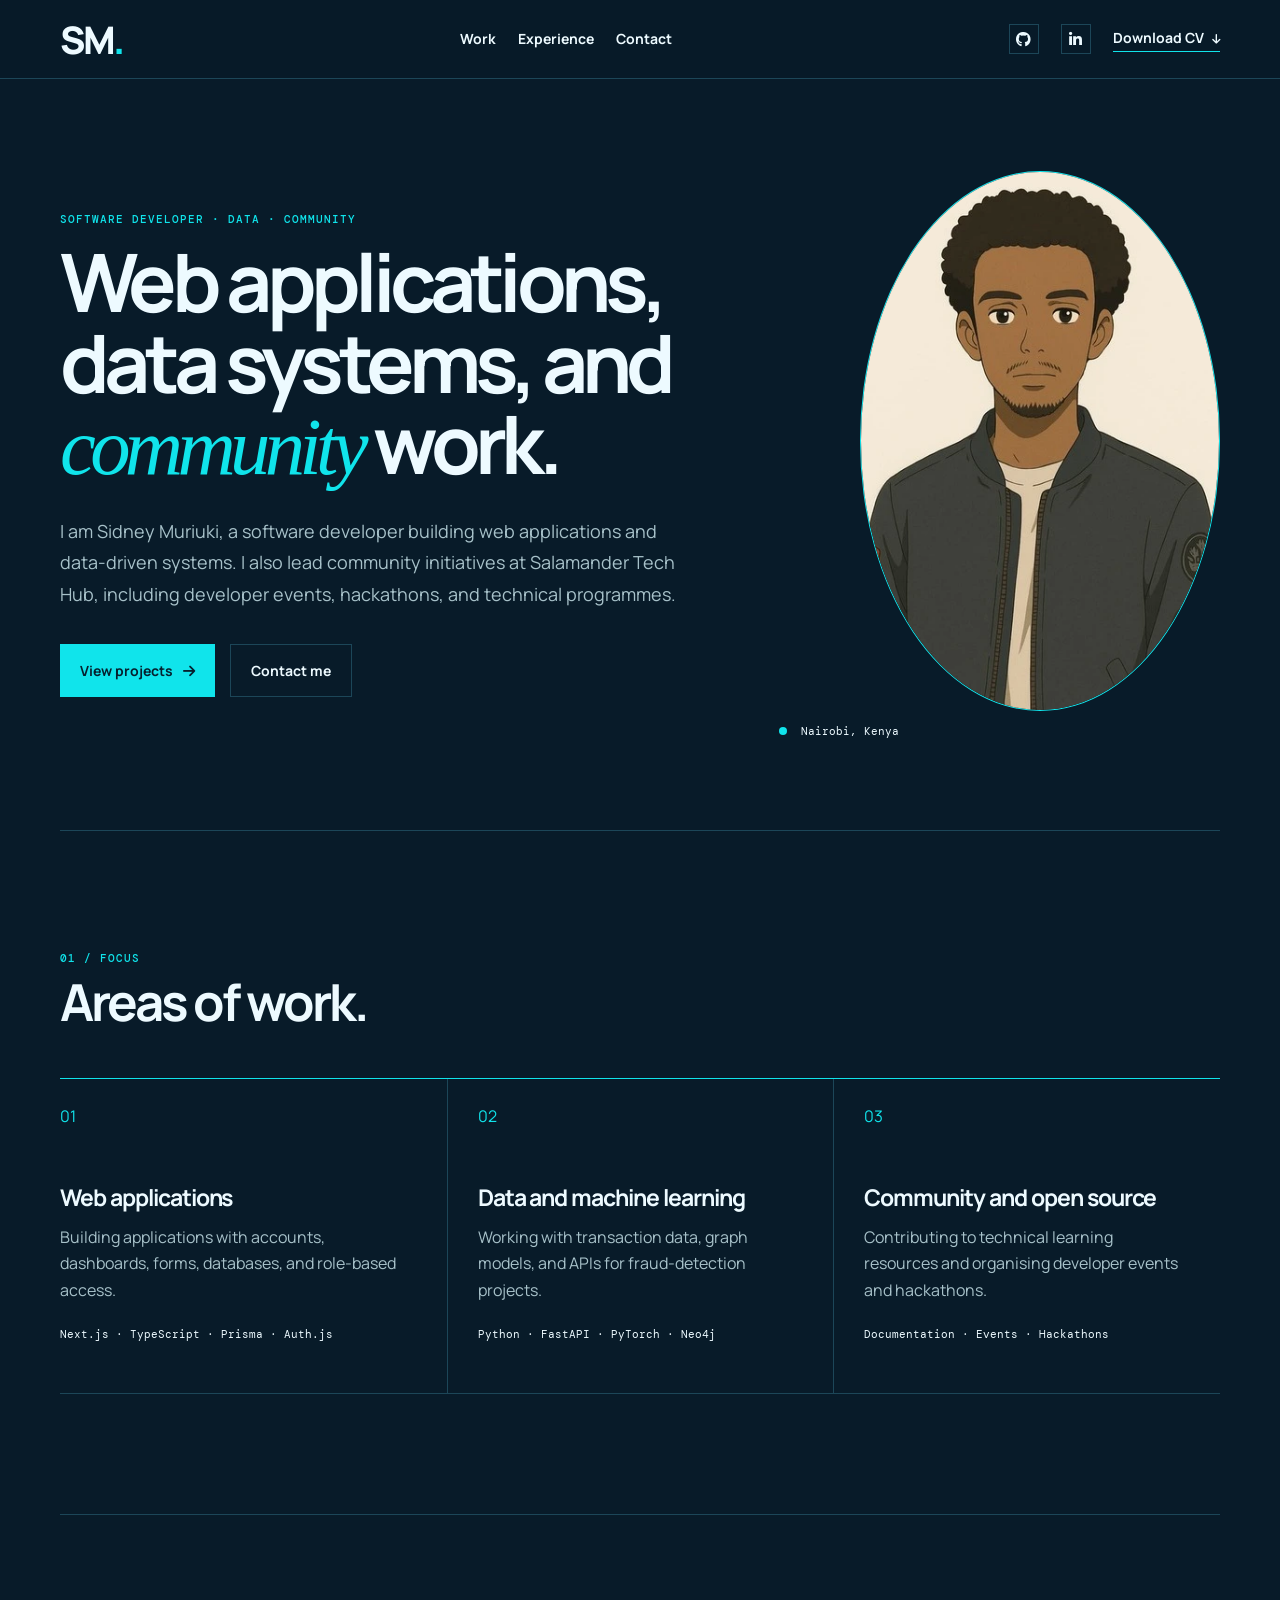
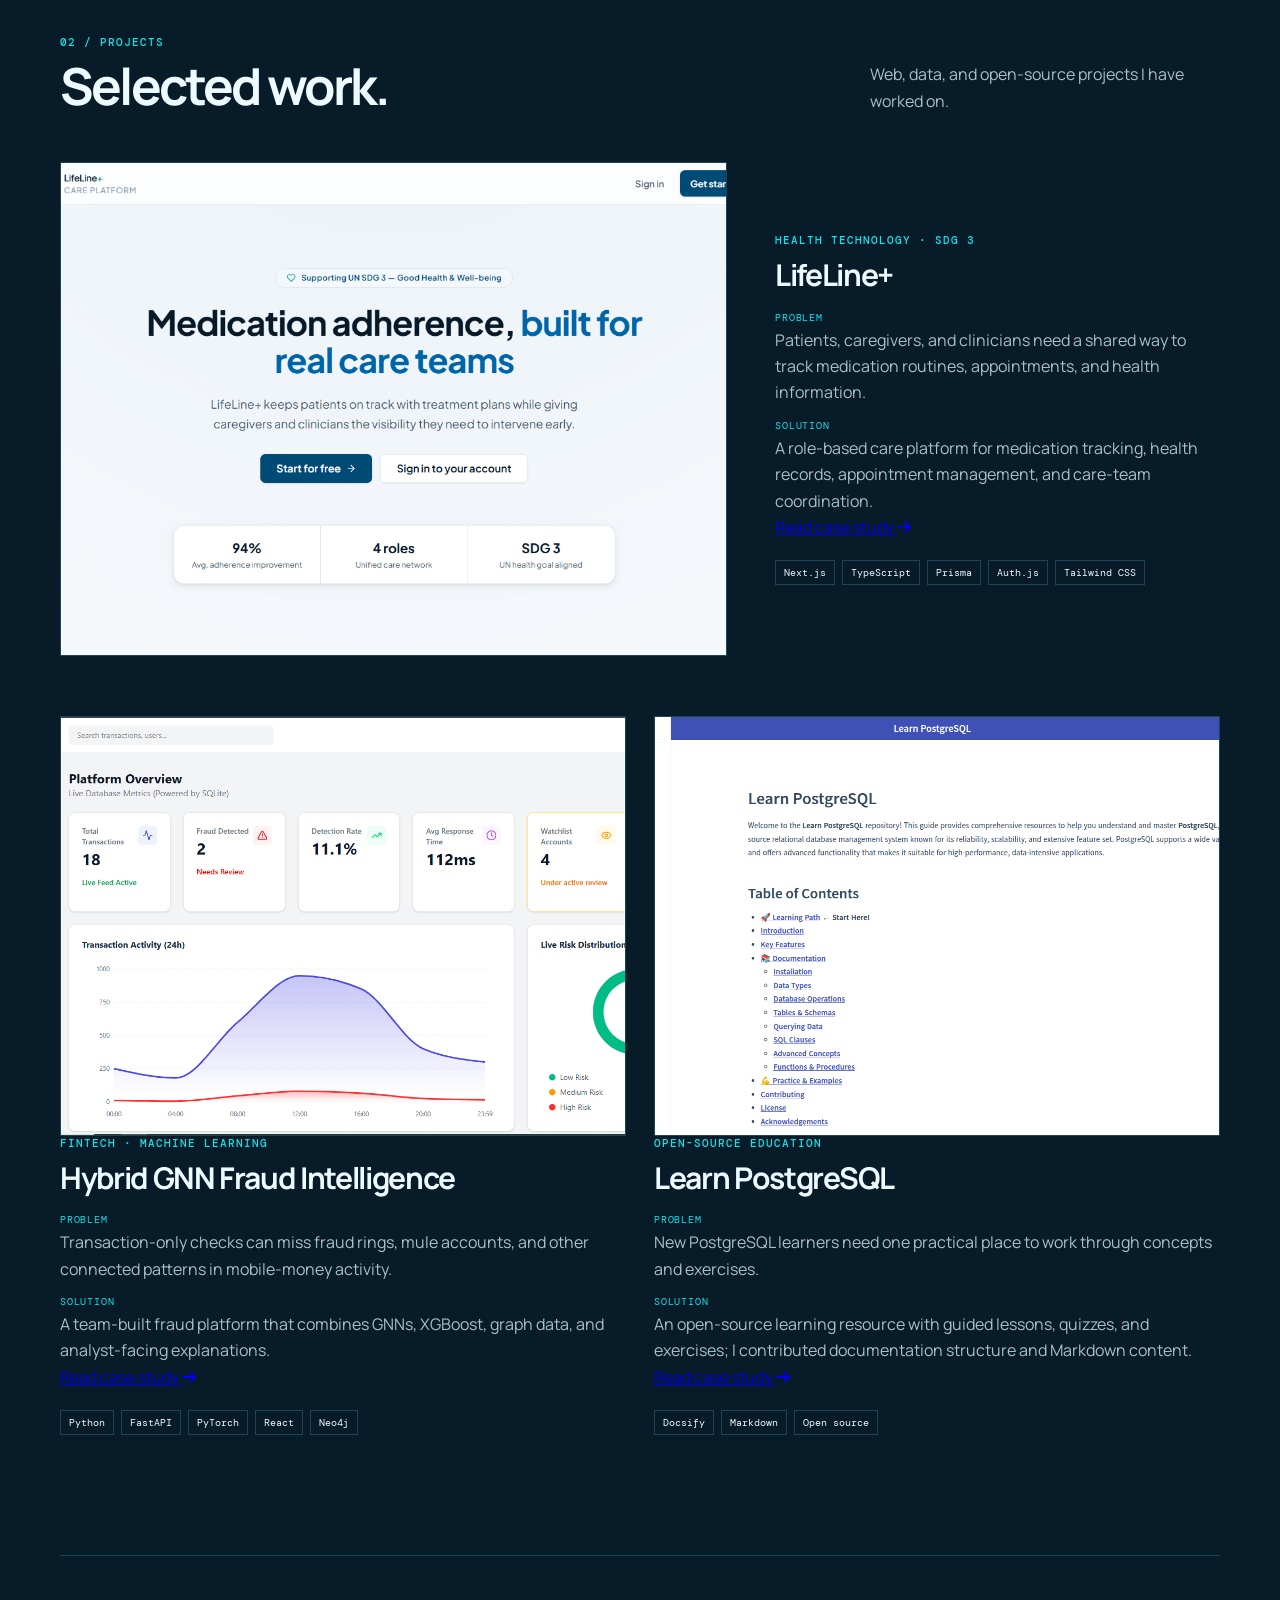
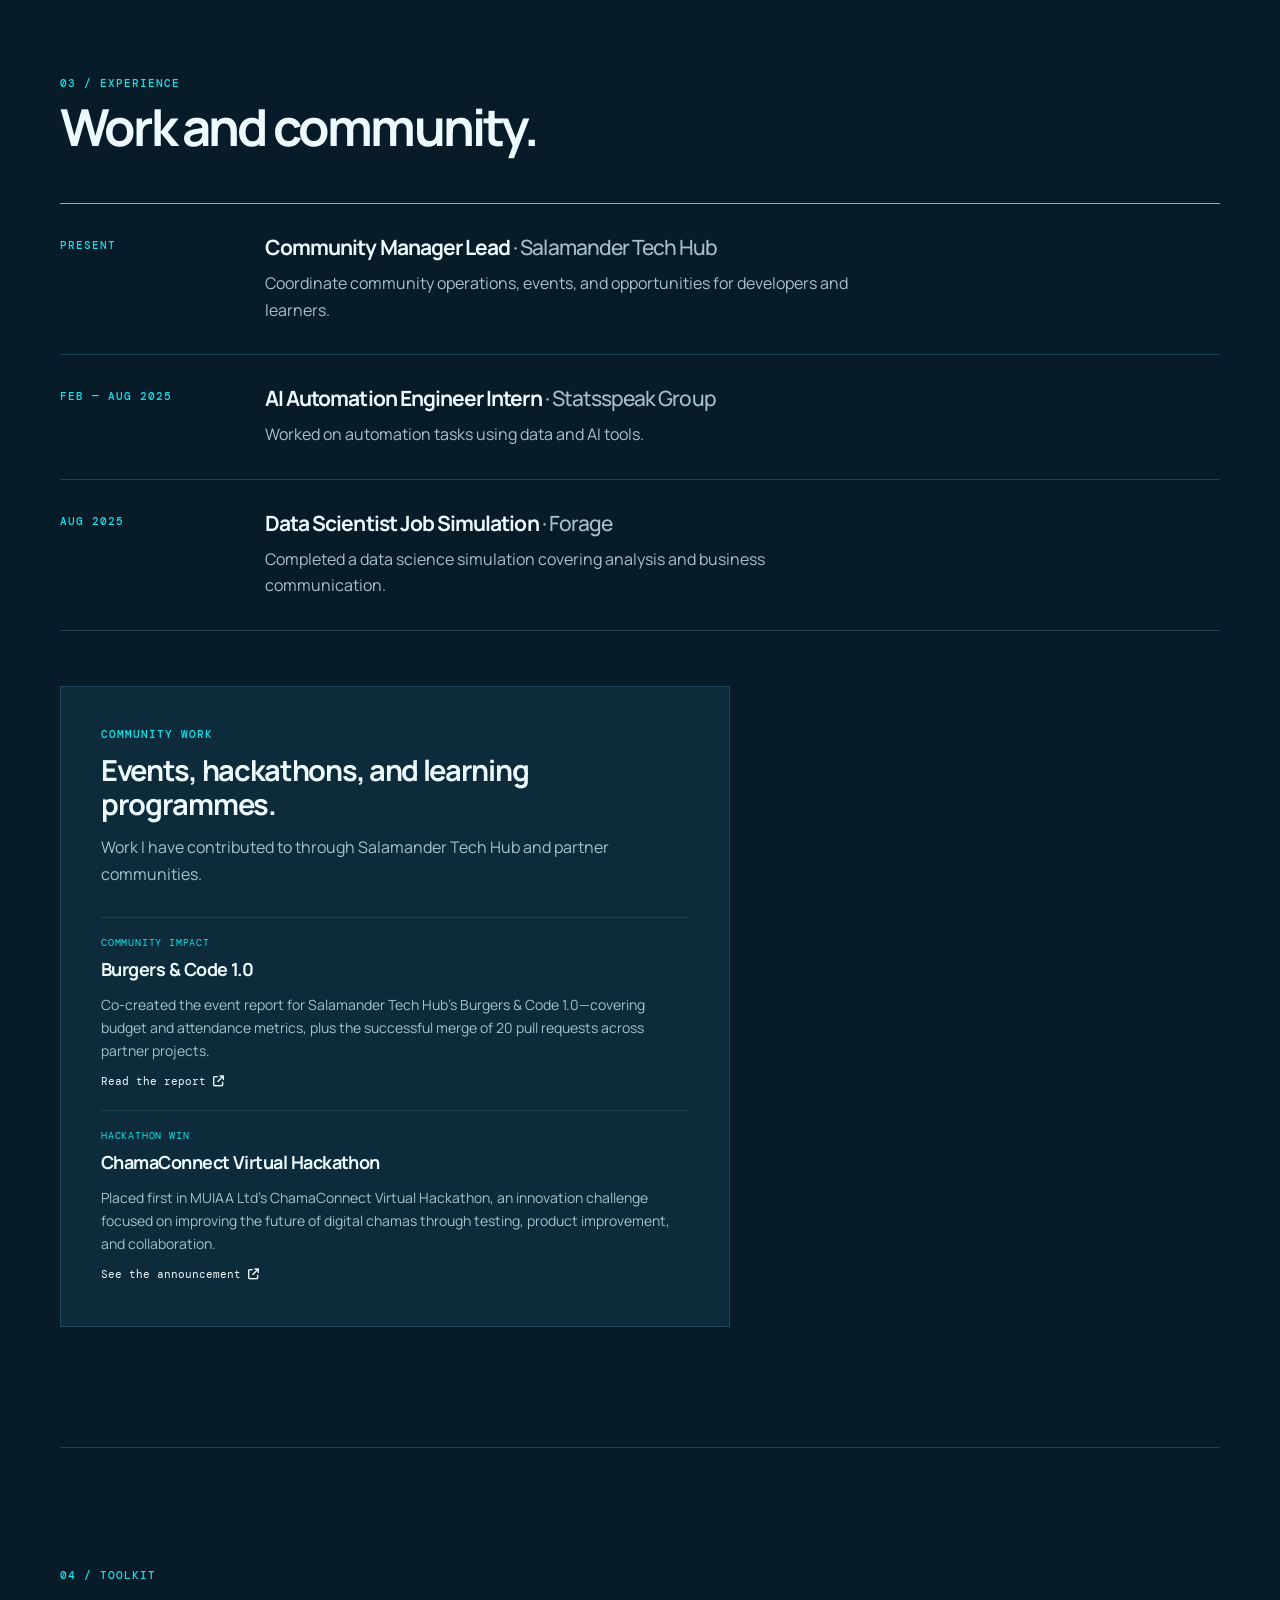
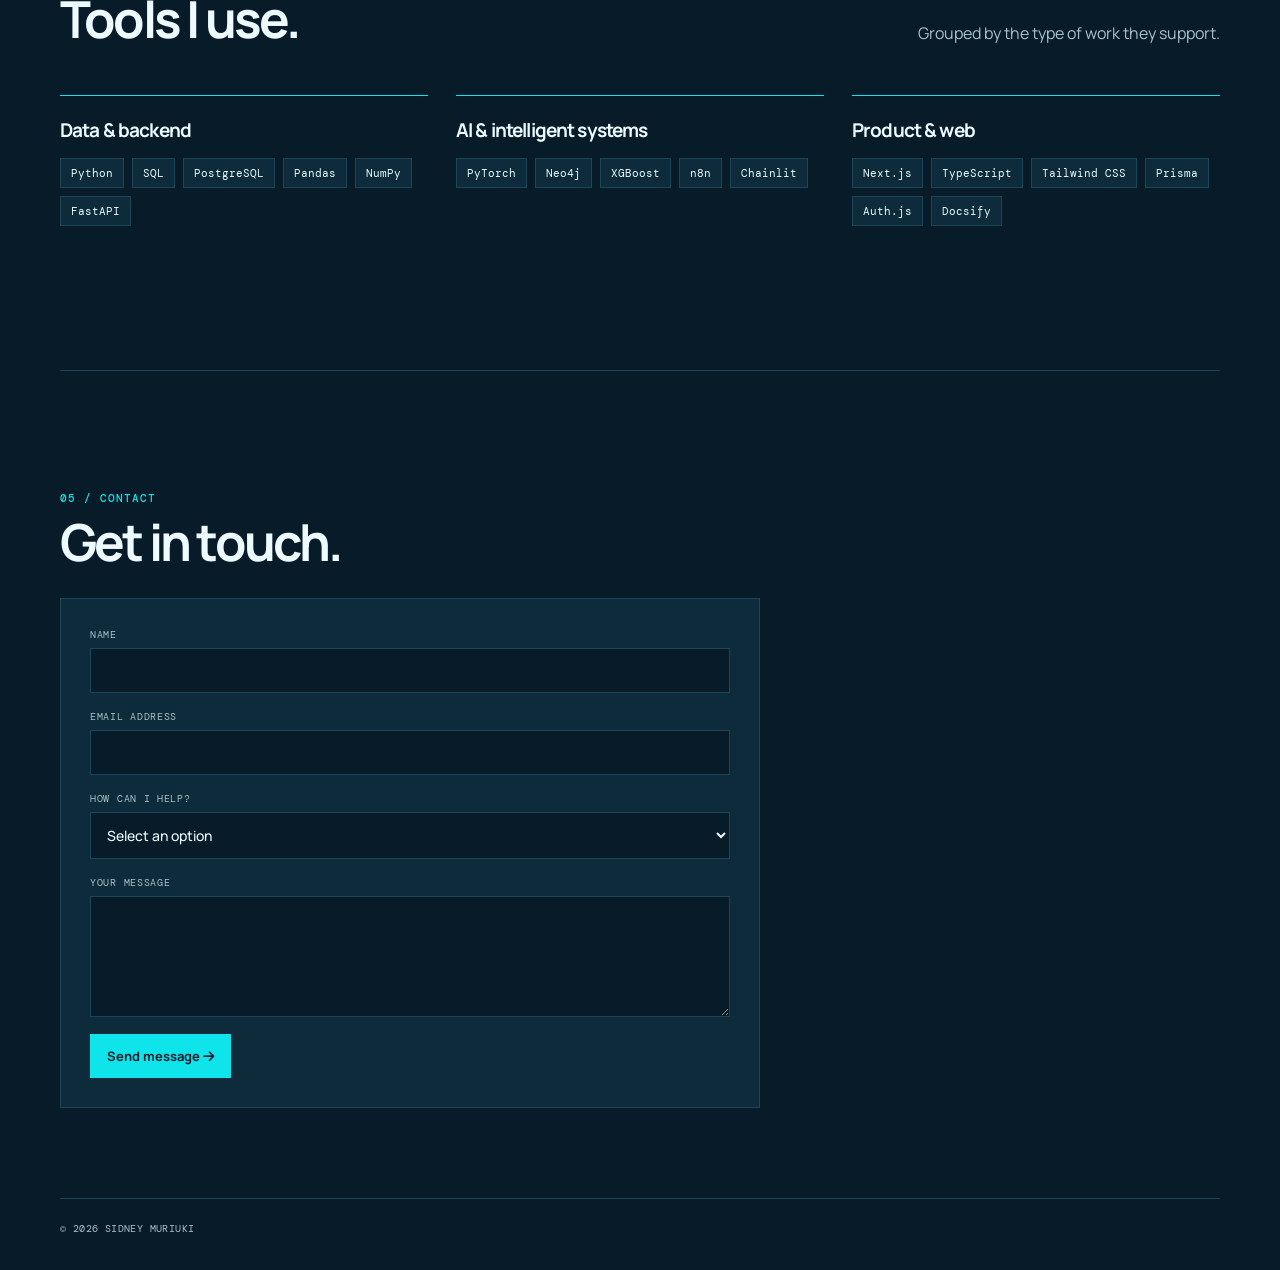
==== commit d5e66b2e: "Refactor index.html for improved SEO and project presentation" ====
--- a/index.html
+++ b/index.html
@@ -3,13 +3,34 @@
 <head>
   <meta charset="utf-8">
   <meta name="viewport" content="width=device-width, initial-scale=1">
-  <meta name="description" content="Sidney Muriuki — backend, data, automation, and community leadership.">
+  <meta name="description" content="Sidney Muriuki is a software developer building web applications, data systems, and community technology programmes in Kenya.">
+  <link rel="canonical" href="https://math-n-code-sid.dev/">
+  <meta property="og:type" content="website">
+  <meta property="og:url" content="https://math-n-code-sid.dev/">
+  <meta property="og:title" content="Sidney Muriuki | Software Developer">
+  <meta property="og:description" content="Web applications, data systems, and community technology programmes.">
+  <meta property="og:image" content="https://math-n-code-sid.dev/assets/headshot.webp">
+  <meta property="og:site_name" content="Sidney Muriuki">
+  <meta name="twitter:card" content="summary_large_image">
+  <meta name="twitter:title" content="Sidney Muriuki | Software Developer">
+  <meta name="twitter:description" content="Web applications, data systems, and community technology programmes.">
+  <meta name="twitter:image" content="https://math-n-code-sid.dev/assets/headshot.webp">
   <link rel="preconnect" href="https://fonts.googleapis.com">
   <link rel="preconnect" href="https://fonts.gstatic.com" crossorigin>
   <link href="https://fonts.googleapis.com/css2?family=DM+Mono:wght@400;500&family=Manrope:wght@400;500;600;700;800&display=swap" rel="stylesheet">
   <link rel="stylesheet" href="https://cdnjs.cloudflare.com/ajax/libs/font-awesome/6.7.2/css/all.min.css">
   <link rel="stylesheet" href="styles.css">
-  <title>Sidney Muriuki | Backend, Data & Community</title>
+  <title>Sidney Muriuki | Software Developer</title>
+  <script type="application/ld+json">
+  {
+    "@context":"https://schema.org",
+    "@graph":[
+      {"@type":"WebSite","@id":"https://math-n-code-sid.dev/#website","url":"https://math-n-code-sid.dev/","name":"Sidney Muriuki","inLanguage":"en"},
+      {"@type":"Person","@id":"https://math-n-code-sid.dev/#sidney-muriuki","name":"Sidney Muriuki","url":"https://math-n-code-sid.dev/","image":"https://math-n-code-sid.dev/assets/headshot.webp","jobTitle":"Software Developer","address":{"@type":"PostalAddress","addressCountry":"KE"},"sameAs":["https://github.com/mathncode-sid","https://www.linkedin.com/in/sidney-muriuki-688207285/"]},
+      {"@type":"ItemList","name":"Selected projects by Sidney Muriuki","itemListElement":[{"@type":"ListItem","position":1,"url":"https://math-n-code-sid.dev/projects/lifeline-plus.html","name":"LifeLine+"},{"@type":"ListItem","position":2,"url":"https://math-n-code-sid.dev/projects/hybrid-gnn-fraud-intelligence.html","name":"Hybrid GNN Fraud Intelligence"},{"@type":"ListItem","position":3,"url":"https://math-n-code-sid.dev/projects/learn-postgresql.html","name":"Learn PostgreSQL"}]}
+    ]
+  }
+  </script>
 </head>
 <body>
   <header class="site-header">
@@ -57,15 +78,15 @@
       <div class="project-list">
         <article class="project-card featured">
           <a class="project-image" href="https://lifelineplus-nu.vercel.app/" target="_blank" rel="noopener noreferrer"><img src="assets/lifeline-plus.png" alt="LifeLine Plus patient care dashboard"><span>View project <i class="fa-solid fa-arrow-up-right-from-square"></i></span></a>
-          <div class="project-copy"><p class="project-kind">Health technology · SDG 3</p><h3>LifeLine+</h3><div class="project-case"><p><strong>Problem</strong> Patients, caregivers, and clinicians need a shared way to track medication routines, appointments, and health information.</p><p><strong>Solution</strong> A role-based care platform for medication tracking, health records, appointment management, and care-team coordination.</p></div><ul class="tags"><li>Next.js</li><li>TypeScript</li><li>Prisma</li><li>Auth.js</li><li>Tailwind CSS</li></ul></div>
+          <div class="project-copy"><p class="project-kind">Health technology · SDG 3</p><h3>LifeLine+</h3><div class="project-case"><p><strong>Problem</strong> Patients, caregivers, and clinicians need a shared way to track medication routines, appointments, and health information.</p><p><strong>Solution</strong> A role-based care platform for medication tracking, health records, appointment management, and care-team coordination.</p></div><a class="case-link" href="projects/lifeline-plus.html">Read case study <i class="fa-solid fa-arrow-right"></i></a><ul class="tags"><li>Next.js</li><li>TypeScript</li><li>Prisma</li><li>Auth.js</li><li>Tailwind CSS</li></ul></div>
         </article>
         <article class="project-card">
           <a class="project-image" href="https://hybrid-gnn-fraud-intel.netlify.app/" target="_blank" rel="noopener noreferrer"><img src="assets/hybrid-gnn-fraud-intel.png" alt="Hybrid GNN Fraud Intelligence System dashboard"><span>View project <i class="fa-solid fa-arrow-up-right-from-square"></i></span></a>
-          <div class="project-copy"><p class="project-kind">Fintech · Machine learning</p><h3>Hybrid GNN Fraud Intelligence</h3><div class="project-case"><p><strong>Problem</strong> Transaction-only checks can miss fraud rings, mule accounts, and other connected patterns in mobile-money activity.</p><p><strong>Solution</strong> A team-built fraud platform that combines GNNs, XGBoost, graph data, and analyst-facing explanations.</p></div><ul class="tags"><li>Python</li><li>FastAPI</li><li>PyTorch</li><li>React</li><li>Neo4j</li></ul></div>
+          <div class="project-copy"><p class="project-kind">Fintech · Machine learning</p><h3>Hybrid GNN Fraud Intelligence</h3><div class="project-case"><p><strong>Problem</strong> Transaction-only checks can miss fraud rings, mule accounts, and other connected patterns in mobile-money activity.</p><p><strong>Solution</strong> A team-built fraud platform that combines GNNs, XGBoost, graph data, and analyst-facing explanations.</p></div><a class="case-link" href="projects/hybrid-gnn-fraud-intelligence.html">Read case study <i class="fa-solid fa-arrow-right"></i></a><ul class="tags"><li>Python</li><li>FastAPI</li><li>PyTorch</li><li>React</li><li>Neo4j</li></ul></div>
         </article>
         <article class="project-card">
           <a class="project-image" href="https://fahimahammed.github.io/learn-postgresql/#/" target="_blank" rel="noopener noreferrer"><img src="assets/learn-postgre-sql.png" alt="Learn PostgreSQL documentation site"><span>View project <i class="fa-solid fa-arrow-up-right-from-square"></i></span></a>
-          <div class="project-copy"><p class="project-kind">Open-source education</p><h3>Learn PostgreSQL</h3><div class="project-case"><p><strong>Problem</strong> New PostgreSQL learners need one practical place to work through concepts and exercises.</p><p><strong>Solution</strong> An open-source learning resource with guided lessons, quizzes, and exercises; I contributed documentation structure and Markdown content.</p></div><ul class="tags"><li>Docsify</li><li>Markdown</li><li>Open source</li></ul></div>
+          <div class="project-copy"><p class="project-kind">Open-source education</p><h3>Learn PostgreSQL</h3><div class="project-case"><p><strong>Problem</strong> New PostgreSQL learners need one practical place to work through concepts and exercises.</p><p><strong>Solution</strong> An open-source learning resource with guided lessons, quizzes, and exercises; I contributed documentation structure and Markdown content.</p></div><a class="case-link" href="projects/learn-postgresql.html">Read case study <i class="fa-solid fa-arrow-right"></i></a><ul class="tags"><li>Docsify</li><li>Markdown</li><li>Open source</li></ul></div>
         </article>
       </div>
     </section>
--- a/styles.css
+++ b/styles.css
@@ -1,1542 +1,47 @@
-:root {
-    --text-color: #10e4eb;
-    --link-color: #ededed;
-    --background-color: #081b29;
-}
-
-* {
-    margin: 0;
-    padding: 0;
-    box-sizing: border-box;
-}
-
-html {
-    scroll-behavior: smooth;
-}
-
-body {
-    font-family: 'Poppins', sans-serif;
-    background-color: var(--background-color);
-    max-width: 1400px;
-    margin: 0 auto;
-}
-
-a {
-    color: var(--link-color);
-    text-decoration: none;
-}
-h2{
-    color:var(--text-color)
-}
-
-h3{
-    color:var(--text-color);
-}
-p {
-    color: var (--link-color)
-}
-
-/* NAVBAR */
-nav {
-    display: flex;
-    justify-content: space-between;
-    align-items: center;
-    padding: 0 50px;
-    height: 80px;
-}
-
-nav .left a {
-    color: var(--text-color);
-    font-size: 40px;
-    font-weight: 600;
-}
-
-nav .right a {
-    color: var(--text-color);
-    margin: 0 10px;
-    font-size: 19px;
-}
-
-nav .right a:last-child{
-    color: var(--background-color);
-    background-color: var(--text-color);
-    padding: 5px 15px;
-    border-radius: 5px;
-}
-
-nav .right a span {
-    margin-left: 5px;
-}
-
-/*--SECTION 1 - HERO SECTION*/
-.hero-section {
-    display: flex;
-    justify-content: space-between;
-    align-items: center;
-    padding: 0 50px;
-    margin: 50px 0;
-    margin-bottom: 150px;
-    gap: 40px;
-}
-
-.hero-section .text {
-    flex: 5;
-}
-
-.hero-section .text h2{
-    font-size: 80px;
-    font-weight: 600;
-    color: var(--link-color)
-}
-
-.hero-section .text h3{
-    font-size: 50px;
-    font-weight: 600;
-}
-
-.hero-section .text .links {
-    margin-top: 25px;
-}
-
-.hero-section .text .links a {
-    display: inline-block;
-    padding: 5px 10px;
-    border: 2px solid var(--text-color);
-    border-radius: 5px;
-    margin-right: 10px;
-    margin-bottom: 10px;
-    transition: 1s;
-}
-
-.hero-section .text .links a:hover{
-    color: var(--text-color);
-    border: 2px solid var(--text-color)
-}
-
-.hero-section .headshot {
-    flex: 2;
-}
-
-.hero-section .headshot img{
-    border-radius: 100%;
-    width: 300;
-}
-.hero-section p {
-    color: var(--link-color);
-}
-.animated-logo {
-    opacity: 0;
-    animation: fadeIn 2s ease-in forwards;
-}
-
-@keyframes fadeIn {
-    0% {
-        opacity: 0;
-        transform: translateY(-20px);
-    }
-    100% {
-        opacity: 1;
-        transform: translateY(0);
-    }
-}
-
-/* SECTION 2 - ABOUT ME SECTION */
-.about-me-section {
-    padding: 50px;
-    background-color: var(--background-color);
-    color: var(--link-color);
-    margin-bottom: 150px;
-}
-
-.about-me-section h2 {
-    text-align: center;
-    font-size: 35px;
-    margin-bottom: 30px;
-    color: var(--text-color);
-}
-
-.about-content {
-    display: flex;
-    flex-direction: column;
-    gap: 30px;
-}
-
-.about-content h3 {
-    font-size: 25px;
-    color: var(--text-color);
-    margin-bottom: 10px;
-}
-
-.about-content p, .about-content ul {
-    font-size: 18px;
-    line-height: 1.6;
-}
-
-.about-content ul {
-    list-style-type: disc;
-    margin-left: 20px;
-}
-
-.download-cv-button {
-    display: inline-block;
-    margin-top: 20px;
-    padding: 10px 20px;
-    background-color: var(--text-color);
-    color: var(--background-color);
-    text-decoration: none;
-    border-radius: 5px;
-    font-size: 18px;
-    transition: background-color 0.3s ease;
-}
-
-.download-cv-button:hover {
-    background-color: #0bb5c3;
-}
-
-.about-content .interests {
-    margin-top: 20px;
-}
-
-.about-content .interests h3 {
-    font-size: 25px;
-    color: var(--text-color);
-    margin-bottom: 10px;
-}
-
-.about-content .interests p {
-    font-size: 18px;
-    line-height: 1.6;
-    color: var (--link-color);
-}
-
-/* About Me Section Cards */
-.about-cards {
-    display: flex;
-    flex-wrap: wrap;
-    gap: 20px;
-    justify-content: center;
-    margin-top: 20px;
-}
-
-.card {
-    background: linear-gradient(135deg, rgba(16,228,235,0.12) 0%, rgba(16,228,235,0.04) 100%);
-    border: 2px solid var(--text-color);
-    border-radius: 15px;
-    box-shadow: 0 8px 16px rgba(16, 228, 235, 0.1);
-    padding: 30px;
-    width: 380px;
-    text-align: center;
-    transition: all 0.4s cubic-bezier(0.175, 0.885, 0.32, 1.275);
-    color: var(--link-color);
-    position: relative;
-    overflow: hidden;
-}
-
-.card::before {
-    content: '';
-    position: absolute;
-    top: 0;
-    left: -100%;
-    width: 100%;
-    height: 100%;
-    background: linear-gradient(90deg, transparent, rgba(16,228,235,0.2), transparent);
-    transition: left 0.5s ease;
-}
-
-.card:hover::before {
-    left: 100%;
-}
-
-.card h3 {
-    margin-bottom: 15px;
-    font-size: 1.8rem;
-    color: var(--text-color);
-    font-weight: 600;
-    position: relative;
-    z-index: 1;
-}
-
-.card p, .card ul {
-    font-size: 1rem;
-    line-height: 1.6;
-    position: relative;
-    z-index: 1;
-}
-
-.card ul {
-    list-style: none;
-    padding: 0;
-    text-align: left;
-}
-
-.card ul li {
-    margin: 12px 0;
-    padding: 8px;
-    background: rgba(16,228,235,0.06);
-    border-left: 3px solid var(--text-color);
-    border-radius: 5px;
-    padding-left: 12px;
-}
-
-.card a.download-cv-button {
-    display: inline-flex;
-    align-items: center;
-    gap: 8px;
-    margin-top: 20px;
-    padding: 12px 20px;
-    background: linear-gradient(135deg, var(--text-color) 0%, #00d4ff 100%);
-    color: var(--background-color);
-    text-decoration: none;
-    border-radius: 8px;
-    font-size: 0.95rem;
-    font-weight: 600;
-    border: none;
-    cursor: pointer;
-    transition: all 0.3s ease;
-    position: relative;
-    z-index: 1;
-}
-
-.card a.download-cv-button:hover {
-    transform: scale(1.05);
-    box-shadow: 0 6px 16px rgba(16, 228, 235, 0.3);
-}
-
-.card a.download-cv-button:active {
-    transform: scale(0.98);
-}
-
-/* Experience items styling */
-.experience-items {
-    display: flex;
-    flex-direction: column;
-    gap: 15px;
-    margin: 15px 0;
-}
-
-.experience-item {
-    display: flex;
-    align-items: center;
-    gap: 12px;
-    padding: 12px;
-    background: rgba(16,228,235,0.08);
-    border-radius: 10px;
-    border: 1px solid rgba(16,228,235,0.2);
-    transition: all 0.3s ease;
-    text-align: left;
-}
-
-.experience-item:hover {
-    background: rgba(16,228,235,0.15);
-    border-color: var(--text-color);
-    transform: translateX(5px);
-}
-
-.experience-logo {
-    width: 48px;
-    height: 48px;
-    object-fit: contain;
-    border-radius: 8px;
-    flex-shrink: 0;
-    background: rgba(255,255,255,0.05);
-    padding: 4px;
-}
-
-.experience-details {
-    flex: 1;
-    display: flex;
-    flex-direction: column;
-    gap: 3px;
-}
-
-.experience-details strong {
-    color: var(--text-color);
-    font-size: 1rem;
-}
-
-.experience-details p {
-    font-size: 0.85rem;
-    color: #a0a9b8;
-    margin: 0;
-}
-
-/* Hover Animation */
-.card:hover {
-    transform: translateY(-12px);
-    box-shadow: 0 16px 32px rgba(16, 228, 235, 0.2);
-    border-color: #00d4ff;
-}
-
-
-/*SECTION 3: PROGRAMMING LANGUAGES*/
-.languages-section {
-    padding: 60px 50px;
-    margin-bottom: 200px;
-    background: linear-gradient(135deg, rgba(16,228,235,0.08) 0%, rgba(16,228,235,0.02) 100%);
-    border-radius: 20px;
-    border: 1px solid rgba(16,228,235,0.1);
-}
-
-.languages-section h2 {
-    text-align: center;
-    font-size: 40px;
-    color: var(--text-color);
-    font-weight: 600;
-    margin-bottom: 12px;
-}
-
-.tech-subtitle {
-    text-align: center;
-    font-size: 1rem;
-    color: var(--link-color);
-    margin-bottom: 40px;
-    opacity: 0.9;
-}
-
-/* New tech list layout */
-.tech-list {
-    display: grid;
-    grid-template-columns: repeat(auto-fit, minmax(160px, 1fr));
-    gap: 20px;
-    list-style: none;
-    padding: 0;
-    margin: 0;
-    align-items: start;
-}
-
-.tech-item {
-    background: linear-gradient(135deg, rgba(16,228,235,0.12) 0%, rgba(16,228,235,0.04) 100%);
-    border: 2px solid rgba(16,228,235,0.3);
-    padding: 18px;
-    border-radius: 14px;
-    display: flex;
-    flex-direction: column;
-    gap: 12px;
-    align-items: center;
-    text-align: center;
-    transition: all 0.4s cubic-bezier(0.175, 0.885, 0.32, 1.275);
-    cursor: pointer;
-    position: relative;
-    overflow: hidden;
-}
-
-.tech-item::before {
-    content: '';
-    position: absolute;
-    top: 0;
-    left: -100%;
-    width: 100%;
-    height: 100%;
-    background: linear-gradient(90deg, transparent, rgba(16,228,235,0.15), transparent);
-    transition: left 0.5s ease;
-    z-index: 0;
-}
-
-.tech-item:hover::before {
-    left: 100%;
-}
-
-.tech-link {
-    display: block;
-    width: 100%;
-    color: inherit;
-    text-decoration: none;
-    outline: none;
-    position: relative;
-    z-index: 1;
-}
-
-.tech-item:focus-within, .tech-item:hover {
-    transform: translateY(-8px) scale(1.03);
-    border-color: var(--text-color);
-    box-shadow: 0 16px 32px rgba(16,228,235,0.2);
-}
-
-.tech-figure {
-    display: flex;
-    flex-direction: column;
-    align-items: center;
-    gap: 10px;
-    margin: 0;
-    position: relative;
-    z-index: 1;
-}
-
-.tech-figure img {
-    width: 64px;
-    height: 64px;
-    object-fit: contain;
-    display: block;
-    transition: transform 0.3s ease, filter 0.3s ease;
-}
-
-.tech-item:hover .tech-figure img {
-    transform: scale(1.15) rotate(5deg);
-    filter: drop-shadow(0 4px 12px rgba(16,228,235,0.3));
-}
-
-.tech-label {
-    font-size: 16px;
-    color: var(--text-color);
-    font-weight: 600;
-    position: relative;
-    z-index: 1;
-}
-
-/* small badge for years / last used */
-.tech-badge {
-    background: linear-gradient(90deg, rgba(16,228,235,0.2), rgba(16,228,235,0.1));
-    color: var(--text-color);
-    padding: 4px 10px;
-    border-radius: 12px;
-    font-size: 11px;
-    font-weight: 600;
-    border: 1px solid rgba(16,228,235,0.3);
-    position: relative;
-    z-index: 1;
-}
-
-/* Skill meter */
-.skill-meter {
-    width: 100%;
-    background: rgba(16,228,235,0.1);
-    height: 6px;
-    border-radius: 999px;
-    overflow: hidden;
-    position: relative;
-    z-index: 1;
-}
-
-.skill-fill {
-    height: 100%;
-    width: 0%;
-    background: linear-gradient(90deg, var(--text-color), #00d4ff);
-    border-radius: 999px;
-    transition: width 800ms cubic-bezier(.2,.8,.2,1);
-    box-shadow: 0 0 8px rgba(16,228,235,0.4);
-}
-
-/* Modal */
-.tech-modal[aria-hidden="true"] { display: none; }
-.tech-modal { 
-    position: fixed; 
-    inset: 0; 
-    z-index: 1200;
-    display: flex;
-    align-items: center;
-    justify-content: center;
-    backdrop-filter: blur(2px);
-}
-
-.tech-modal-backdrop { 
-    position: fixed;
-    inset: 0; 
-    background: rgba(0,0,0,0.7);
-    cursor: pointer;
-}
-
-.tech-modal-panel {
-    position: relative;
-    width: min(720px, 92vw);
-    background: linear-gradient(135deg, rgba(16,228,235,0.15) 0%, rgba(16,228,235,0.05) 100%);
-    border: 2px solid rgba(16,228,235,0.3);
-    border-radius: 16px;
-    padding: 40px;
-    color: var(--link-color);
-    box-shadow: 0 20px 60px rgba(16,228,235,0.25);
-    animation: slideUp 0.4s cubic-bezier(0.34, 1.56, 0.64, 1);
-    max-height: 90vh;
-    overflow-y: auto;
-}
-
-@keyframes slideUp {
-    from {
-        transform: translateY(40px);
-        opacity: 0;
-    }
-    to {
-        transform: translateY(0);
-        opacity: 1;
-    }
-}
-
-.tech-modal-header {
-    margin-bottom: 20px;
-    padding-bottom: 15px;
-    border-bottom: 2px solid rgba(16,228,235,0.2);
-}
-
-.tech-modal-close {
-    position: absolute;
-    right: 20px;
-    top: 20px;
-    background: rgba(16,228,235,0.2);
-    border: 1px solid rgba(16,228,235,0.3);
-    color: var(--text-color);
-    font-size: 20px;
-    cursor: pointer;
-    width: 36px;
-    height: 36px;
-    display: flex;
-    align-items: center;
-    justify-content: center;
-    border-radius: 8px;
-    transition: all 0.3s ease;
-}
-
-.tech-modal-close:hover {
-    background: var(--text-color);
-    color: var(--background-color);
-    transform: rotate(90deg);
-}
-
-#tech-modal-title {
-    color: var(--text-color);
-    font-size: 1.8rem;
-    margin: 0;
-    font-weight: 600;
-}
-
-#tech-modal-desc {
-    margin: 15px 0;
-    line-height: 1.7;
-    color: var(--link-color);
-}
-
-.tech-modal-projects { 
-    margin-top: 20px; 
-    display: grid; 
-    gap: 12px;
-}
-
-.tech-modal-projects a { 
-    display: flex;
-    align-items: center;
-    gap: 10px;
-    padding: 12px 16px;
-    color: var(--text-color);
-    text-decoration: none;
-    background: rgba(16,228,235,0.1);
-    border-left: 3px solid var(--text-color);
-    border-radius: 8px;
-    transition: all 0.3s ease;
-}
-
-.tech-modal-projects a:hover {
-    background: rgba(16,228,235,0.2);
-    transform: translateX(6px);
-}
-
-.tech-modal-projects a::before {
-    content: '↗';
-    font-weight: 600;
-}
-
-/* reveal animation helper */
-.reveal { 
-    opacity: 0; 
-    transform: translateY(10px); 
-    transition: opacity 420ms ease, transform 420ms ease; 
-}
-
-.reveal.visible { 
-    opacity: 1; 
-    transform: translateY(0); 
-}
-
-@media(max-width: 860px){
-    .languages-section { 
-        padding: 40px 20px;
-    }
-    .tech-figure img { 
-        width: 56px; 
-        height: 56px; 
-    }
-    .tech-list {
-        grid-template-columns: repeat(auto-fit, minmax(140px, 1fr));
-        gap: 16px;
-    }
-}
-
-/* Larger layout tweaks for big screens */
-@media (min-width: 1200px) {
-    .tech-list {
-        grid-template-columns: repeat(auto-fit, minmax(200px, 1fr));
-        gap: 24px;
-    }
-    .tech-item {
-        padding: 22px;
-    }
-    .tech-figure img {
-        width: 80px;
-        height: 80px;
-    }
-    .tech-label { 
-        font-size: 17px; 
-    }
-    .skill-meter { 
-        height: 8px; 
-    }
-}
-
-@media (min-width: 1400px) {
-    .tech-list {
-        grid-template-columns: repeat(auto-fit, minmax(220px, 1fr));
-        gap: 28px;
-    }
-    .tech-figure img {
-        width: 96px;
-        height: 96px;
-    }
-    .tech-label { 
-        font-size: 18px; 
-    }
-}
-
-
-/* SECTION 3 - PROJECTS SECTION */
-.projects-section {
-  padding: 60px 50px;
-  background: linear-gradient(135deg, rgba(16,228,235,0.08) 0%, rgba(16,228,235,0.02) 100%);
-  text-align: center;
-  position: relative;
-  margin-bottom: 150px;
-  border-radius: 20px;
-  border: 1px solid rgba(16,228,235,0.1);
-}
-
-.projects-section h2 {
-  font-size: 40px;
-  margin-bottom: 12px;
-  color: var(--text-color);
-  font-weight: 600;
-}
-
-.projects-subtitle {
-  font-size: 1rem;
-  color: var(--link-color);
-  margin-bottom: 40px;
-  opacity: 0.9;
-}
-
-/* Carousel container */
-.carousel {
-  position: relative;
-  overflow: hidden;
-  max-width: 1000px;
-  margin: 0 auto;
-  touch-action: pan-y;
-  padding: 20px;
-}
-
-/* Each slide */
-.project-slide {
-  display: none;
-  flex-direction: column;
-  align-items: center;
-  opacity: 0;
-  transform: translateX(20px);
-  transition: opacity 400ms ease, transform 400ms ease;
-}
-
-.project-slide.active {
-  display: flex;
-  opacity: 1;
-  transform: translateX(0);
-}
-
-/* Project card wrapper */
-.project-card {
-  background: linear-gradient(135deg, rgba(16,228,235,0.15) 0%, rgba(16,228,235,0.05) 100%);
-  border: 2px solid rgba(16,228,235,0.3);
-  border-radius: 18px;
-  overflow: hidden;
-  box-shadow: 0 10px 30px rgba(16,228,235,0.15);
-  transition: all 0.4s cubic-bezier(0.175, 0.885, 0.32, 1.275);
-  display: flex;
-  flex-direction: column;
-  max-width: 700px;
-  width: 100%;
-}
-
-.project-slide.active .project-card {
-  animation: slideInCard 0.5s ease forwards;
-}
-
-@keyframes slideInCard {
-  from {
-    transform: scale(0.95);
-    opacity: 0;
-  }
-  to {
-    transform: scale(1);
-    opacity: 1;
-  }
-}
-
-.carousel:hover .project-card {
-  box-shadow: 0 20px 40px rgba(16,228,235,0.25);
-  border-color: var(--text-color);
-}
-
-/* Project screenshot */
-.project-image-wrapper {
-  position: relative;
-  width: 100%;
-  overflow: hidden;
-  background: rgba(0,0,0,0.2);
-  aspect-ratio: 16 / 10;
-}
-
-.project-image {
-  width: 100%;
-  height: 100%;
-  object-fit: cover;
-  transition: transform 0.4s ease, filter 0.4s ease;
-}
-
-.project-slide.active .project-image {
-  transform: scale(1);
-  filter: brightness(1);
-}
-
-.carousel:hover .project-image {
-  transform: scale(1.05);
-  filter: brightness(0.9);
-}
-
-/* Project overlay */
-.project-overlay {
-  position: absolute;
-  inset: 0;
-  background: rgba(16,228,235,0.2);
-  backdrop-filter: blur(3px);
-  display: flex;
-  align-items: center;
-  justify-content: center;
-  opacity: 0;
-  transition: opacity 0.3s ease;
-}
-
-.carousel:hover .project-overlay {
-  opacity: 1;
-}
-
-/* Project details */
-.project-details {
-  padding: 30px;
-  flex: 1;
-  display: flex;
-  flex-direction: column;
-  gap: 15px;
-  text-align: left;
-}
-
-.project-details h3 {
-  font-size: 1.8rem;
-  color: var(--text-color);
-  font-weight: 600;
-  margin: 0;
-}
-
-.project-details p {
-  font-size: 0.95rem;
-  color: var(--link-color);
-  line-height: 1.7;
-  margin: 0;
-  flex-grow: 1;
-}
-
-/* Tags */
-.tags {
-  display: flex;
-  flex-wrap: wrap;
-  gap: 10px;
-  margin: 0;
-}
-
-.tag-tech {
-  display: inline-block;
-  background: rgba(16,228,235,0.2);
-  color: var(--text-color);
-  font-size: 0.8rem;
-  padding: 6px 14px;
-  border-radius: 20px;
-  border: 1px solid rgba(16,228,235,0.4);
-  font-weight: 600;
-  transition: all 0.3s ease;
-}
-
-.tag-tech:hover {
-  background: rgba(16,228,235,0.4);
-  border-color: var(--text-color);
-  transform: translateY(-2px);
-}
-
-.tag-open-source {
-  display: inline-block;
-  background: linear-gradient(135deg, rgba(16,228,235,0.15), rgba(0,212,255,0.1));
-  color: var(--text-color);
-  font-size: 0.8rem;
-  padding: 6px 14px;
-  border-radius: 20px;
-  border: 1px solid var(--text-color);
-  font-weight: 600;
-  transition: all 0.3s ease;
-}
-
-.tag-open-source:hover {
-  background: linear-gradient(135deg, rgba(16,228,235,0.3), rgba(0,212,255,0.2));
-  transform: translateY(-2px);
-}
-
-/* Live demo link */
-.project-link {
-  display: inline-flex;
-  align-items: center;
-  justify-content: center;
-  padding: 12px 28px;
-  background: linear-gradient(135deg, var(--text-color), #00d4ff);
-  color: var(--background-color);
-  border-radius: 10px;
-  text-decoration: none;
-  font-weight: 600;
-  font-size: 0.95rem;
-  border: none;
-  cursor: pointer;
-  transition: all 0.3s ease;
-}
-
-.project-link:hover {
-  transform: translateY(-2px);
-  box-shadow: 0 8px 16px rgba(16,228,235,0.3);
-}
-
-.project-link:active {
-  transform: translateY(0);
-}
-
-/* Carousel controls */
-.carousel-control {
-  position: absolute;
-  top: 50%;
-  transform: translateY(-50%);
-  background: rgba(16,228,235,0.2);
-  color: var(--text-color);
-  border: 2px solid var(--text-color);
-  padding: 12px 15px;
-  cursor: pointer;
-  border-radius: 50%;
-  font-size: 1.2rem;
-  transition: all 0.3s ease;
-  width: 50px;
-  height: 50px;
-  display: flex;
-  align-items: center;
-  justify-content: center;
-  z-index: 10;
-}
-
-.carousel-control:hover {
-  background: var(--text-color);
-  color: var(--background-color);
-  transform: translateY(-50%) scale(1.1);
-  box-shadow: 0 8px 16px rgba(16,228,235,0.3);
-}
-
-.carousel-control:active {
-  transform: translateY(-50%) scale(0.95);
-}
-
-/* Visually hidden helper for screen readers */
-.sr-only {
-  position: absolute !important;
-  width: 1px !important;
-  height: 1px !important;
-  padding: 0 !important;
-  margin: -1px !important;
-  overflow: hidden !important;
-  clip: rect(0, 0, 0, 0) !important;
-  white-space: nowrap !important;
-  border: 0 !important;
-}
-
-.carousel-control.prev {
-  left: 10px;
-}
-
-.carousel-control.next {
-  right: 10px;
-}
-
-/* Pagination dots */
-.carousel-dots {
-  display: none;
-  justify-content: center;
-  gap: 10px;
-  margin-top: 25px;
-}
-
-.carousel-dot {
-  width: 12px;
-  height: 12px;
-  border-radius: 50%;
-  background: rgba(16,228,235,0.3);
-  border: 2px solid transparent;
-  padding: 0;
-  cursor: pointer;
-  transition: all 0.3s ease;
-}
-
-.carousel-dot:hover {
-  background: rgba(16,228,235,0.6);
-  transform: scale(1.2);
-}
-
-.carousel-dot.active {
-  background: var(--text-color);
-  border-color: rgba(16,228,235,0.6);
-  width: 32px;
-  border-radius: 10px;
-}
-
-/* On small screens hide the large arrow controls and show dots for navigation */
-@media (max-width: 860px) {
-  .carousel-control {
-    display: none;
-  }
-  .carousel-dots {
-    display: flex;
-  }
-}
-
-
-/* SECTION 4 SERVICES SECTION */
-/* SECTION 4 SERVICES SECTION */
-.services-section {
-    padding: 60px 50px;
-    background: linear-gradient(135deg, rgba(16,228,235,0.08) 0%, rgba(16,228,235,0.02) 100%);
-    text-align: center;
-    margin-bottom: 150px;
-    border-radius: 20px;
-    border: 1px solid rgba(16,228,235,0.1);
-}
-
-.services-section h2 {
-    font-size: 40px;
-    margin-bottom: 50px;
-    color: var(--text-color);
-    font-weight: 600;
-    letter-spacing: -0.5px;
-}
-
-.services-cards {
-    display: grid;
-    grid-template-columns: repeat(auto-fit, minmax(320px, 1fr));
-    gap: 30px;
-    max-width: 1200px;
-    margin: 0 auto;
-}
-
-.service-card {
-    background: linear-gradient(135deg, rgba(16,228,235,0.12) 0%, rgba(16,228,235,0.04) 100%);
-    border: 2px solid rgba(16,228,235,0.3);
-    border-radius: 16px;
-    padding: 40px 30px;
-    text-align: center;
-    transition: all 0.4s cubic-bezier(0.175, 0.885, 0.32, 1.275);
-    position: relative;
-    overflow: hidden;
-    display: flex;
-    flex-direction: column;
-    height: 100%;
-}
-
-.service-card::before {
-    content: '';
-    position: absolute;
-    top: 0;
-    left: -100%;
-    width: 100%;
-    height: 100%;
-    background: linear-gradient(90deg, transparent, rgba(16,228,235,0.15), transparent);
-    transition: left 0.6s ease;
-    z-index: 0;
-}
-
-.service-card:hover::before {
-    left: 100%;
-}
-
-.service-card:hover {
-    transform: translateY(-12px) scale(1.02);
-    border-color: var(--text-color);
-    box-shadow: 0 20px 40px rgba(16,228,235,0.25);
-}
-
-.service-icon-wrapper {
-    width: 80px;
-    height: 80px;
-    margin: 0 auto 25px;
-    background: linear-gradient(135deg, var(--text-color), #00d4ff);
-    border-radius: 16px;
-    display: flex;
-    align-items: center;
-    justify-content: center;
-    font-size: 2.5rem;
-    color: var(--background-color);
-    box-shadow: 0 8px 16px rgba(16,228,235,0.2);
-    transition: all 0.3s ease;
-    position: relative;
-    z-index: 1;
-}
-
-.service-card:hover .service-icon-wrapper {
-    transform: rotateY(360deg) scale(1.1);
-    box-shadow: 0 12px 24px rgba(16,228,235,0.3);
-}
-
-.service-card h3 {
-    font-size: 1.8rem;
-    margin-bottom: 15px;
-    color: var(--text-color);
-    font-weight: 600;
-    position: relative;
-    z-index: 1;
-}
-
-.service-card p {
-    font-size: 0.95rem;
-    color: var(--link-color);
-    line-height: 1.7;
-    margin-bottom: 20px;
-    flex-grow: 1;
-    position: relative;
-    z-index: 1;
-}
-
-.service-features {
-    display: flex;
-    flex-wrap: wrap;
-    gap: 10px;
-    justify-content: center;
-    position: relative;
-    z-index: 1;
-}
-
-.feature-tag {
-    display: inline-block;
-    background: rgba(16,228,235,0.15);
-    color: var(--text-color);
-    padding: 6px 12px;
-    border-radius: 20px;
-    font-size: 0.8rem;
-    font-weight: 600;
-    border: 1px solid rgba(16,228,235,0.3);
-    transition: all 0.3s ease;
-}
-
-.service-card:hover .feature-tag {
-    background: rgba(16,228,235,0.3);
-    border-color: var(--text-color);
-}
-
-/*SECTION 5: CONTACT SECTION*/
-.contact-section {
-    padding: 50px;
-    margin-bottom: 150px;
-    background: linear-gradient(135deg, rgba(16,228,235,0.05) 0%, rgba(16,228,235,0.02) 100%);
-    border-radius: 20px;
-    border: 1px solid rgba(16,228,235,0.1);
-}
-
-.contact-section h2 {
-    font-size: 35px;
-    text-align: center;
-    margin-bottom: 40px;
-    color: var(--text-color);
-}
-
-.contact-section .group {
-    display: flex;
-    gap: 60px;
-    align-items: flex-start;
-}
-
-.contact-section .group .text {
-    flex: 1;
-    color: var(--link-color);
-    line-height: 1.8;
-}
-
-.contact-section .group .text p {
-    font-size: 1.05rem;
-    margin-bottom: 30px;
-    color: var(--link-color);
-}
-
-/* Contact info items */
-.contact-info {
-    display: flex;
-    flex-direction: column;
-    gap: 20px;
-    margin-top: 30px;
-}
-
-.contact-item {
-    display: flex;
-    align-items: center;
-    gap: 15px;
-    padding: 15px;
-    background: rgba(16,228,235,0.08);
-    border-radius: 12px;
-    border-left: 4px solid var(--text-color);
-    transition: all 0.3s ease;
-}
-
-.contact-item:hover {
-    background: rgba(16,228,235,0.15);
-    transform: translateX(8px);
-    box-shadow: 0 8px 16px rgba(16,228,235,0.15);
-}
-
-.contact-item i {
-    font-size: 24px;
-    color: var(--text-color);
-    min-width: 30px;
-}
-
-.contact-item h4 {
-    color: var(--text-color);
-    margin: 0 0 5px 0;
-    font-size: 1rem;
-    font-weight: 600;
-}
-
-.contact-item a {
-    color: var(--link-color);
-    text-decoration: none;
-    font-size: 0.95rem;
-    transition: color 0.3s ease;
-}
-
-.contact-item a:hover {
-    color: var(--text-color);
-}
-
-/* Contact form */
-.contact-form {
-    flex: 1;
-    display: flex;
-    flex-direction: column;
-    gap: 20px;
-    padding: 35px;
-    background: linear-gradient(135deg, rgba(16,228,235,0.1) 0%, rgba(16,228,235,0.04) 100%);
-    border: 2px solid var(--text-color);
-    border-radius: 15px;
-    box-shadow: 0 10px 30px rgba(16,228,235,0.1);
-}
-
-.form-group {
-    display: flex;
-    flex-direction: column;
-    gap: 8px;
-}
-
-.contact-section .group label {
-    color: var(--text-color);
-    font-size: 0.95rem;
-    font-weight: 600;
-    display: flex;
-    align-items: center;
-    gap: 8px;
-}
-
-.contact-section .group label i {
-    font-size: 1rem;
-}
-
-.contact-section .group form input,
-.contact-section .group select,
-.contact-section .group form textarea {
-    font-family: "Poppins", sans-serif;
-    border: 2px solid rgba(16,228,235,0.3);
-    border-radius: 10px;
-    background-color: rgba(16,228,235,0.08);
-    color: var(--link-color);
-    padding: 12px 15px;
-    outline: none;
-    resize: none;
-    transition: all 0.3s ease;
-    font-size: 0.95rem;
-}
-
-.contact-section .group form input:focus,
-.contact-section .group select:focus,
-.contact-section .group form textarea:focus {
-    border-color: var(--text-color);
-    background-color: rgba(16,228,235,0.15);
-    box-shadow: 0 0 0 3px rgba(16,228,235,0.1);
-}
-
-.contact-section .group form input::placeholder,
-.contact-section .group form textarea::placeholder {
-    color: rgba(237, 237, 237, 0.5);
-}
-
-.contact-section .group select {
-    cursor: pointer;
-}
-
-.contact-section .group select option {
-    background-color: var(--background-color);
-    color: var(--link-color);
-}
-
-.submit-btn {
-    font-size: 16px;
-    font-family: "Poppins", sans-serif;
-    color: var(--background-color);
-    background: linear-gradient(135deg, var(--text-color) 0%, #00d4ff 100%);
-    border: none;
-    height: 50px;
-    cursor: pointer;
-    border-radius: 10px;
-    font-weight: 600;
-    display: flex;
-    align-items: center;
-    justify-content: center;
-    gap: 10px;
-    transition: all 0.3s ease;
-    margin-top: 10px;
-}
-
-.submit-btn:hover {
-    transform: translateY(-2px);
-    box-shadow: 0 12px 24px rgba(16,228,235,0.3);
-}
-
-.submit-btn:active {
-    transform: translateY(0);
-}
-
-.submit-btn i {
-    transition: transform 0.3s ease;
-}
-
-.submit-btn:hover i {
-    transform: translateX(4px);
-}
-
-#typing-text::after {
-    content: '|';
-    display: inline-block;
-    animation: blink 0.7s steps(2, start) infinite;
-}
-
-
-
-@keyframes blink {
-    50% {
-        opacity: 0;
-    }
-}
-
-footer {
-    text-align: center;
-    padding: 10px;
-    background-color: var(--background-color);
-    font-size: 20px;
-    color: var(--text-color);
-}
-
-
-
-/* Responsive Design for Smaller Screens */
-@media (max-width: 1024px) {
-    .service-card {
-        width: calc(50% - 30px); /* Make cards occupy half the row on medium screens */
-    }
-}
-
-@media (max-width: 768px) {
-    .service-card {
-        width: 100%; /* Make cards occupy full width on small screens */
-    }
-}
-
-@media(max-width: 850px){
-    /*SECTION 1: HERO SECTION*/
-    .hero-section .text h2 {
-        font-size: 35px;
-    }
-}
-
-
-@media(max-width: 860px) {
-    /*SECTION 1: HERO SECTION*/
-    .hero-section {
-        flex-direction: column-reverse;
-    }
-    .hero-section .headshot img {
-        width: 200px;
-    }
-    .hero-section .text h2 {
-        font-size: 40px;
-    }
-    .hero-section .text h3 {
-        font-size: 25px;
-    }
-
-
-    /*SECTION 3: PROGRAMMING LANGUAGES*/
-    .languages-section {
-        padding: 0 20px;
-    }
-
-    .languages-section .cells .cell span {
-        font-size: 16px;
-    }
-
-    /*SECTION 6: CONTACT SECTION*/
-    .contact-section .group {
-        flex-direction: column;
-    }
-
-}
-
-@media(max-width: 600px) {
-    /*NAVBAR */
-    nav {
-        padding: 0 20px;
-    }
-
-    nav .right a {
-        font-size: 22px ;
-    }
-
-    nav .right a:last-child{
-        color: var(--text-color);
-        background-color: transparent;
-        padding: 0;
-    }
-    nav .right a span {
-        display: none;
-    }
-
-    /*SECTION 1: HERO SECTION*/
-    .hero-section .text h2 {
-        font-size: 30px;
-    }
-    .hero-section .text h3 {
-        font-size: 20px;
-    }
-
-    /*SECTION 4: SERVICES SECTION*/
-    .services-section {
-        padding: 30px 20px;
-        margin-bottom: 100px;
-    }
-
-    .services-section h2 {
-        font-size: 28px;
-        margin-bottom: 30px;
-    }
-
-    .services-cards {
-        gap: 20px;
-    }
-
-    .service-card {
-        padding: 25px 20px;
-    }
-
-    .service-icon-wrapper {
-        width: 70px;
-        height: 70px;
-        font-size: 2rem;
-        margin-bottom: 15px;
-    }
-
-    .service-card h3 {
-        font-size: 1.3rem;
-    }
-
-    .service-card p {
-        font-size: 0.85rem;
-        margin-bottom: 15px;
-    }
-
-    .feature-tag {
-        font-size: 0.7rem;
-        padding: 4px 10px;
-    }
-
-    /*SECTION 6: CONTACT SECTION*/
-    .contact-section{
-        padding: 30px 20px;
-        margin-bottom: 100px;
-    }
-
-    .contact-section h2 {
-        font-size: 24px;
-        margin-bottom: 30px;
-    }
-
-    .contact-section .group {
-        flex-direction: column;
-        gap: 25px;
-    }
-
-    .contact-section .group .text {
-        display: none;
-    }
-
-    .contact-section .group .text p {
-        font-size: 0.95rem;
-        margin-bottom: 20px;
-    }
-
-    .contact-info {
-        display: none;
-    }
-
-    .contact-item {
-        padding: 12px;
-        gap: 12px;
-    }
-
-    .contact-item i {
-        font-size: 20px;
-    }
-
-    .contact-item h4 {
-        font-size: 0.9rem;
-    }
-
-    .contact-item a {
-        font-size: 0.85rem;
-    }
-
-    .contact-form {
-        padding: 20px;
-        gap: 15px;
-        flex: 1;
-        width: 100%;
-    }
-
-    .contact-section .group form input,
-    .contact-section .group select,
-    .contact-section .group form textarea {
-        padding: 10px 12px;
-        font-size: 0.9rem;
-        width: 100%;
-    }
-
-    .submit-btn {
-        height: 45px;
-        font-size: 14px;
-        width: 100%;
-    }
-}
-
+:root { --ink:#edfaff; --muted:#a7c1c9; --paper:#081b29; --line:#1c4658; --accent:#10e4eb; --dark:#0d2b3a; }
+* { box-sizing:border-box; }
+html { scroll-behavior:smooth; }
+body { margin:0; background:var(--paper); color:var(--ink); font:16px/1.65 Manrope,Arial,sans-serif; }
+.container { width:min(1160px,calc(100% - 48px)); margin:auto; }
+.site-header { position:sticky; top:0; z-index:5; background:rgba(8,27,41,.9); backdrop-filter:blur(12px); border-bottom:1px solid var(--line); }
+.nav { height:78px; display:flex; align-items:center; justify-content:space-between; gap:24px; }
+.nav .wordmark { color:var(--ink); font-size:38px; font-weight:800; letter-spacing:-2.8px; line-height:1; text-decoration:none; }
+.wordmark span,.eyebrow,.project-kind,.timeline-date,.number { color:var(--accent); }
+.nav-links,.nav-actions { display:flex; align-items:center; gap:22px; }
+.nav a { color:var(--ink); font-size:14px; font-weight:700; text-decoration:none; }
+.nav-links a:hover,.social-icon:hover { color:var(--accent); }
+.nav-cta { padding-bottom:2px; border-bottom:1px solid var(--accent); }
+.nav-cta i { margin-left:5px; font-size:11px; }
+.social-icon { display:grid; width:30px; height:30px; place-items:center; border:1px solid var(--line); font-size:15px!important; }
+.social-icon:hover { border-color:var(--accent); }
+.hero { display:grid; grid-template-columns:1.18fr .82fr; align-items:center; gap:85px; min-height:720px; padding:92px 0; }
+.eyebrow,.project-kind,.timeline-date { margin:0; font:500 11px "DM Mono",monospace; letter-spacing:.09em; text-transform:uppercase; }
+.hero h1 { max-width:760px; margin:15px 0 28px; font-size:clamp(45px,6.3vw,82px); line-height:1.01; letter-spacing:-.07em; }
+.hero h1 em { color:var(--accent); font-family:Georgia,serif; font-weight:400; }
+.lede { max-width:620px; color:var(--muted); font-size:18px; line-height:1.75; }
+.hero-actions { display:flex; flex-wrap:wrap; gap:15px; margin-top:34px; }
+.button { display:inline-flex; align-items:center; gap:10px; padding:14px 20px; font-size:14px; font-weight:700; text-decoration:none; }
+.button-primary { background:var(--accent); color:#06202e; }.button-primary:hover,.contact-form button:hover { background:#72f4f5; }
+.button-quiet { border:1px solid var(--line); color:var(--ink); }.button-quiet:hover { border-color:var(--accent); color:var(--accent); }
+.hero-portrait { align-self:end; }.portrait-frame { width:min(100%,360px); aspect-ratio:2/3; margin-left:auto; overflow:hidden; border:1px solid var(--accent); border-radius:50%; background:#123c4d; }
+.portrait-frame img { display:block; width:100%; height:100%; object-fit:cover; object-position:center; }
+.portrait-note { margin:13px 0 0; font:11px "DM Mono",monospace; }.portrait-note span { display:inline-block; width:8px; height:8px; margin-right:7px; border-radius:50%; background:var(--accent); }
+.section { padding:120px 0; border-top:1px solid var(--line); }.section-heading { margin-bottom:48px; }
+.section-heading h2,.contact h2 { margin:9px 0 0; font-size:clamp(31px,4vw,51px); line-height:1.1; letter-spacing:-.055em; }
+.split { display:flex; align-items:end; justify-content:space-between; gap:30px; }.split>p { max-width:350px; margin:0; color:var(--muted); }
+.capability-grid,.tool-groups { display:grid; grid-template-columns:repeat(3,1fr); }.capability-grid { border-top:1px solid var(--accent); }
+.capability-grid article { min-height:315px; padding:24px 30px 25px 0; border-bottom:1px solid var(--line); }.capability-grid article+article { padding-left:30px; border-left:1px solid var(--line); }
+.capability-grid h3,.project-copy h3,.timeline h3,.tool-groups h3 { margin:55px 0 13px; font-size:23px; line-height:1.15; letter-spacing:-.045em; }
+.capability-grid p,.timeline article div p,.tool-groups p { margin:0; color:var(--muted); }.capability-grid .stack { margin-top:24px; color:var(--ink); font:11px "DM Mono",monospace; }
+.project-list { display:grid; grid-template-columns:repeat(2,1fr); gap:60px 28px; }.project-card.featured { display:grid; grid-column:span 2; grid-template-columns:1.2fr .8fr; align-items:center; gap:48px; }
+.project-image { position:relative; display:block; aspect-ratio:1.35; overflow:hidden; border:1px solid var(--line); background:#123c4d; }.project-image img { width:100%; height:100%; object-fit:cover; transition:transform .4s ease; }.project-image:hover img { transform:scale(1.03); }
+.project-image span { position:absolute; right:14px; bottom:14px; padding:8px 10px; background:var(--accent); color:#06202e; font:11px "DM Mono",monospace; opacity:0; transition:opacity .2s; }.project-image:hover span { opacity:1; }
+.project-copy h3 { margin:11px 0 18px; font-size:30px; }.project-case { display:grid; gap:13px; }.project-case p { margin:0; color:var(--muted); }.project-case strong { display:block; margin-bottom:3px; color:var(--accent); font:10px "DM Mono",monospace; letter-spacing:.08em; text-transform:uppercase; }.tags { display:flex; flex-wrap:wrap; gap:7px; margin:20px 0 0; padding:0; list-style:none; }.tags li { padding:5px 8px; border:1px solid var(--line); font:10px "DM Mono",monospace; }
+.timeline { border-top:1px solid var(--accent); }.timeline article { display:grid; grid-template-columns:180px 1fr; gap:25px; padding:31px 0; border-bottom:1px solid var(--line); }.timeline-date { margin:3px 0; }.timeline h3 { margin:0 0 11px; font-size:21px; }.timeline h3 span { color:var(--muted); font-weight:500; }.timeline article div p { max-width:620px; }
+.community-callout { max-width:670px; margin-top:55px; padding:40px; border:1px solid var(--line); background:var(--dark); }.community-callout h3 { margin:12px 0; font-size:29px; line-height:1.2; letter-spacing:-.045em; }.community-callout>h3+p { margin:0; color:var(--muted); }
+.community-highlights { display:grid; gap:18px; margin-top:30px; }.community-highlights article { padding-top:18px; border-top:1px solid var(--line); }.community-highlights h4 { margin:6px 0 8px; font-size:18px; letter-spacing:-.03em; }.community-highlights p { margin:0; color:var(--muted); font-size:14px; }.community-highlights .highlight-type { color:var(--accent); font:10px "DM Mono",monospace; letter-spacing:.08em; text-transform:uppercase; }.community-highlights a { display:inline-block; margin-top:12px; color:var(--ink); font:11px "DM Mono",monospace; text-decoration:none; }.community-highlights a:hover { color:var(--accent); }
+.tool-groups { gap:28px; }.tool-groups>div { padding:24px 0; border-top:1px solid var(--accent); }.tool-groups h3 { margin:0 0 16px; font-size:19px; }.tool-pills { display:flex; flex-wrap:wrap; gap:8px; margin:0; padding:0; list-style:none; }.tool-pills li { padding:7px 10px; border:1px solid var(--line); background:var(--dark); color:var(--ink); font:11px "DM Mono",monospace; transition:border-color .2s,color .2s; }.tool-pills li:hover { border-color:var(--accent); color:var(--accent); }
+.contact { padding:120px 0 90px; border-top:1px solid var(--line); }.contact>p:not(.eyebrow) { max-width:580px; margin:20px 0; color:var(--muted); font-size:18px; }
+.contact-grid { max-width:700px; margin-top:28px; }.contact-form { display:grid; gap:17px; padding:29px; border:1px solid var(--line); background:var(--dark); }.contact-form label { display:grid; gap:7px; color:var(--muted); font:10px "DM Mono",monospace; letter-spacing:.07em; text-transform:uppercase; }.contact-form input,.contact-form select,.contact-form textarea { width:100%; padding:12px; border:1px solid var(--line); border-radius:0; outline:0; background:var(--paper); color:var(--ink); font:500 14px Manrope,sans-serif; }.contact-form textarea { resize:vertical; }.contact-form input:focus,.contact-form select:focus,.contact-form textarea:focus { border-color:var(--accent); }.contact-form button { justify-self:start; padding:13px 17px; border:0; background:var(--accent); color:#06202e; font:700 13px Manrope,sans-serif; cursor:pointer; }
+.footer { display:flex; justify-content:space-between; padding:23px 0 35px; border-top:1px solid var(--line); color:var(--muted); font:10px "DM Mono",monospace; letter-spacing:.04em; text-transform:uppercase; }
+@media (max-width:760px) { .container { width:min(100% - 32px,1160px); }.nav { height:64px; }.nav-links,.nav-cta { display:none; }.nav-actions { gap:7px; }.social-icon { width:27px; height:27px; font-size:12px!important; }.hero { min-height:auto; grid-template-columns:1fr; gap:48px; padding:58px 0 72px; }.hero h1 { font-size:52px; }.lede { font-size:16px; }.hero-portrait { width:min(100%,360px); }.portrait-frame { width:100%; margin-left:0; }.section { padding:80px 0; }.split { display:block; }.split>p { margin-top:18px; }.capability-grid,.tool-groups,.project-list { grid-template-columns:1fr; }.capability-grid article,.capability-grid article+article { min-height:auto; padding:26px 0; border-left:0; }.capability-grid h3 { margin-top:34px; }.project-list { gap:46px; }.project-card.featured { grid-column:auto; grid-template-columns:1fr; gap:24px; }.project-copy h3 { font-size:26px; }.timeline article { grid-template-columns:1fr; gap:7px; }.community-callout { padding:28px; }.contact { padding:80px 0 65px; }.contact-form { padding:22px; }.footer { flex-direction:column; gap:10px; }.project-image span { opacity:1; } }
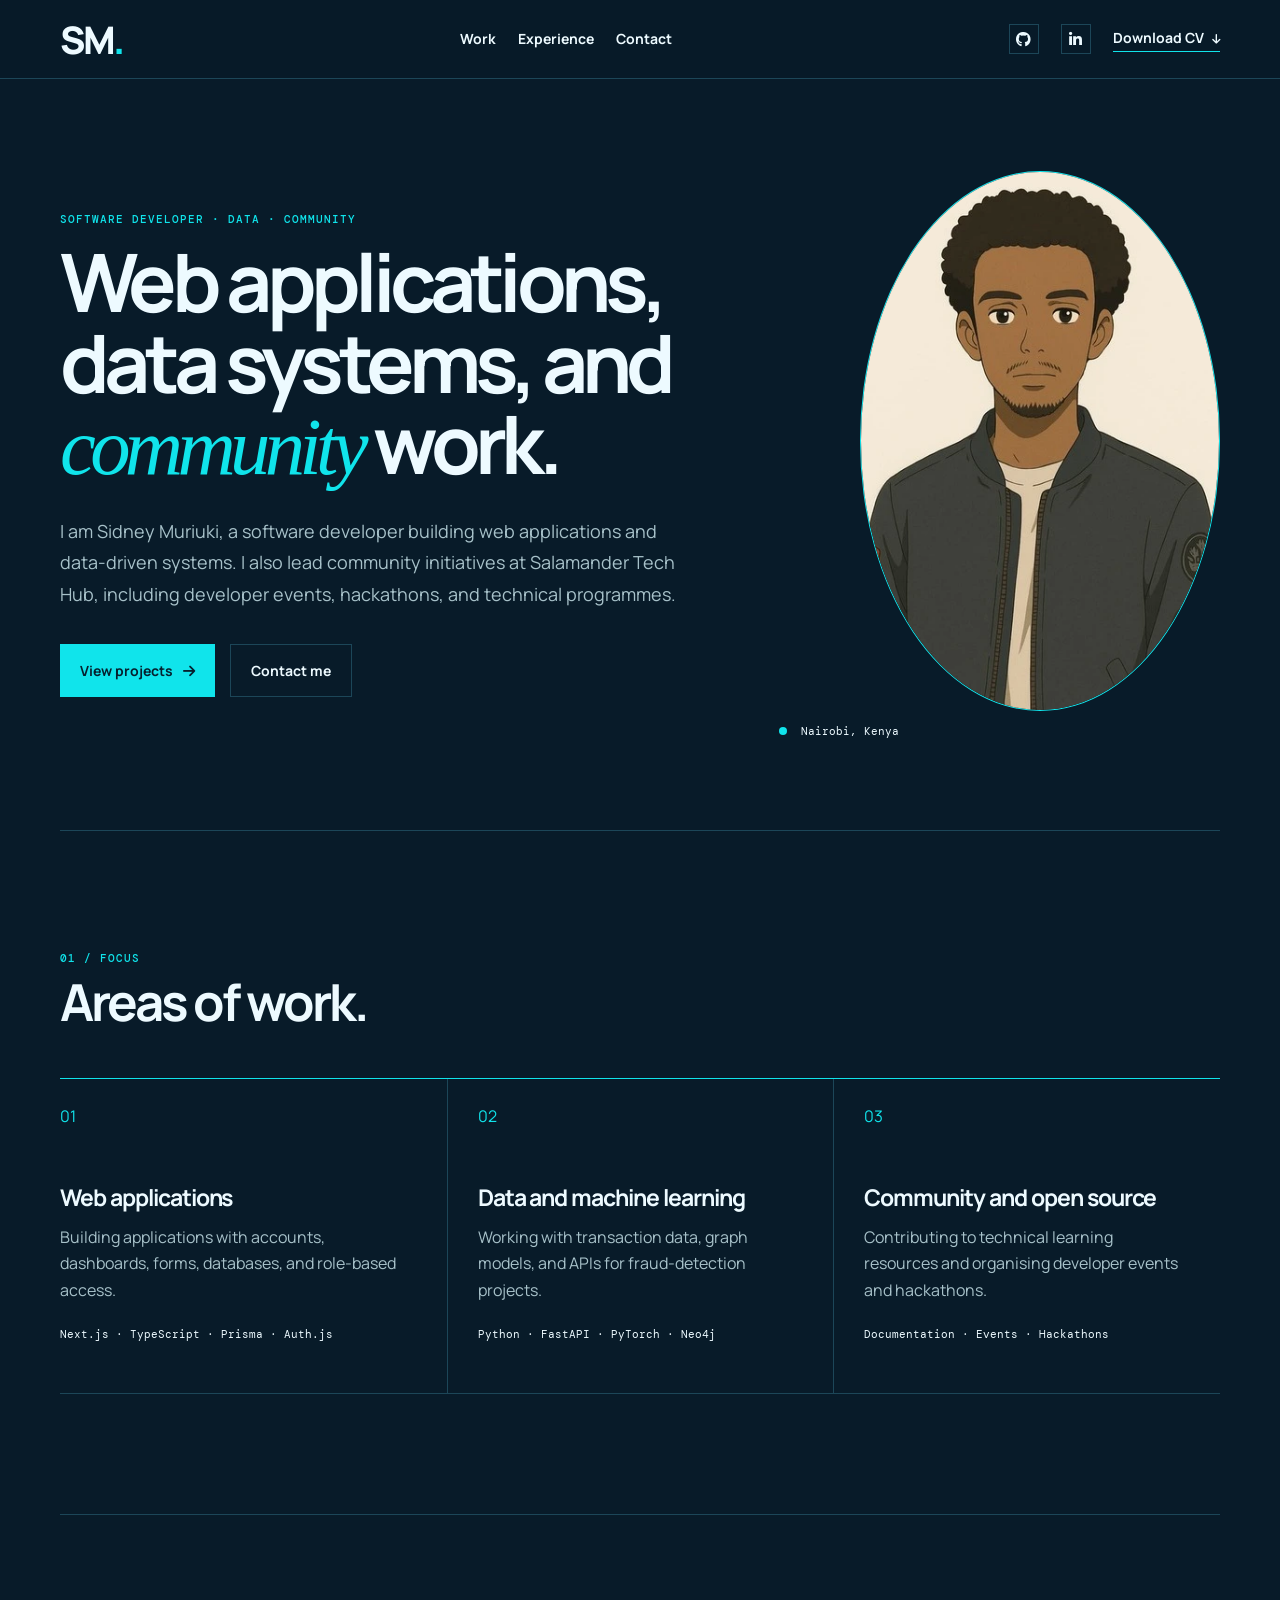
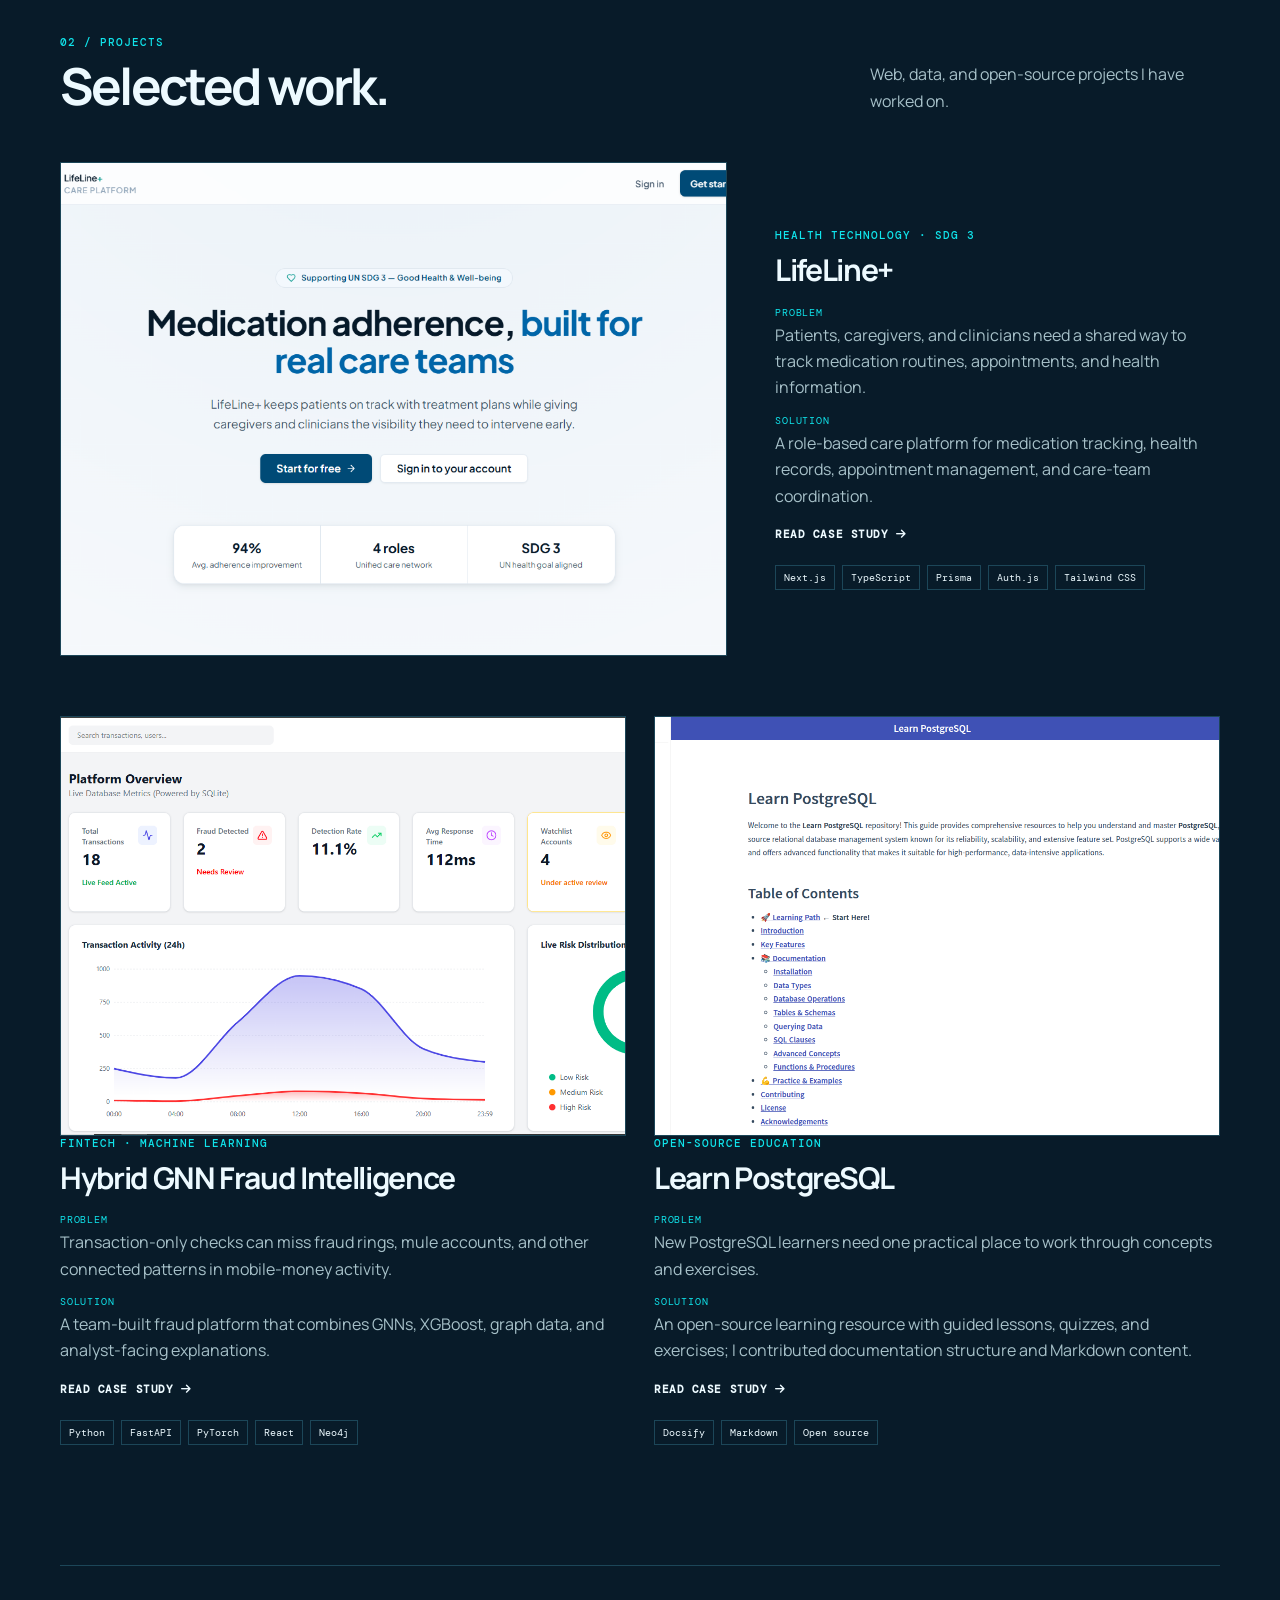
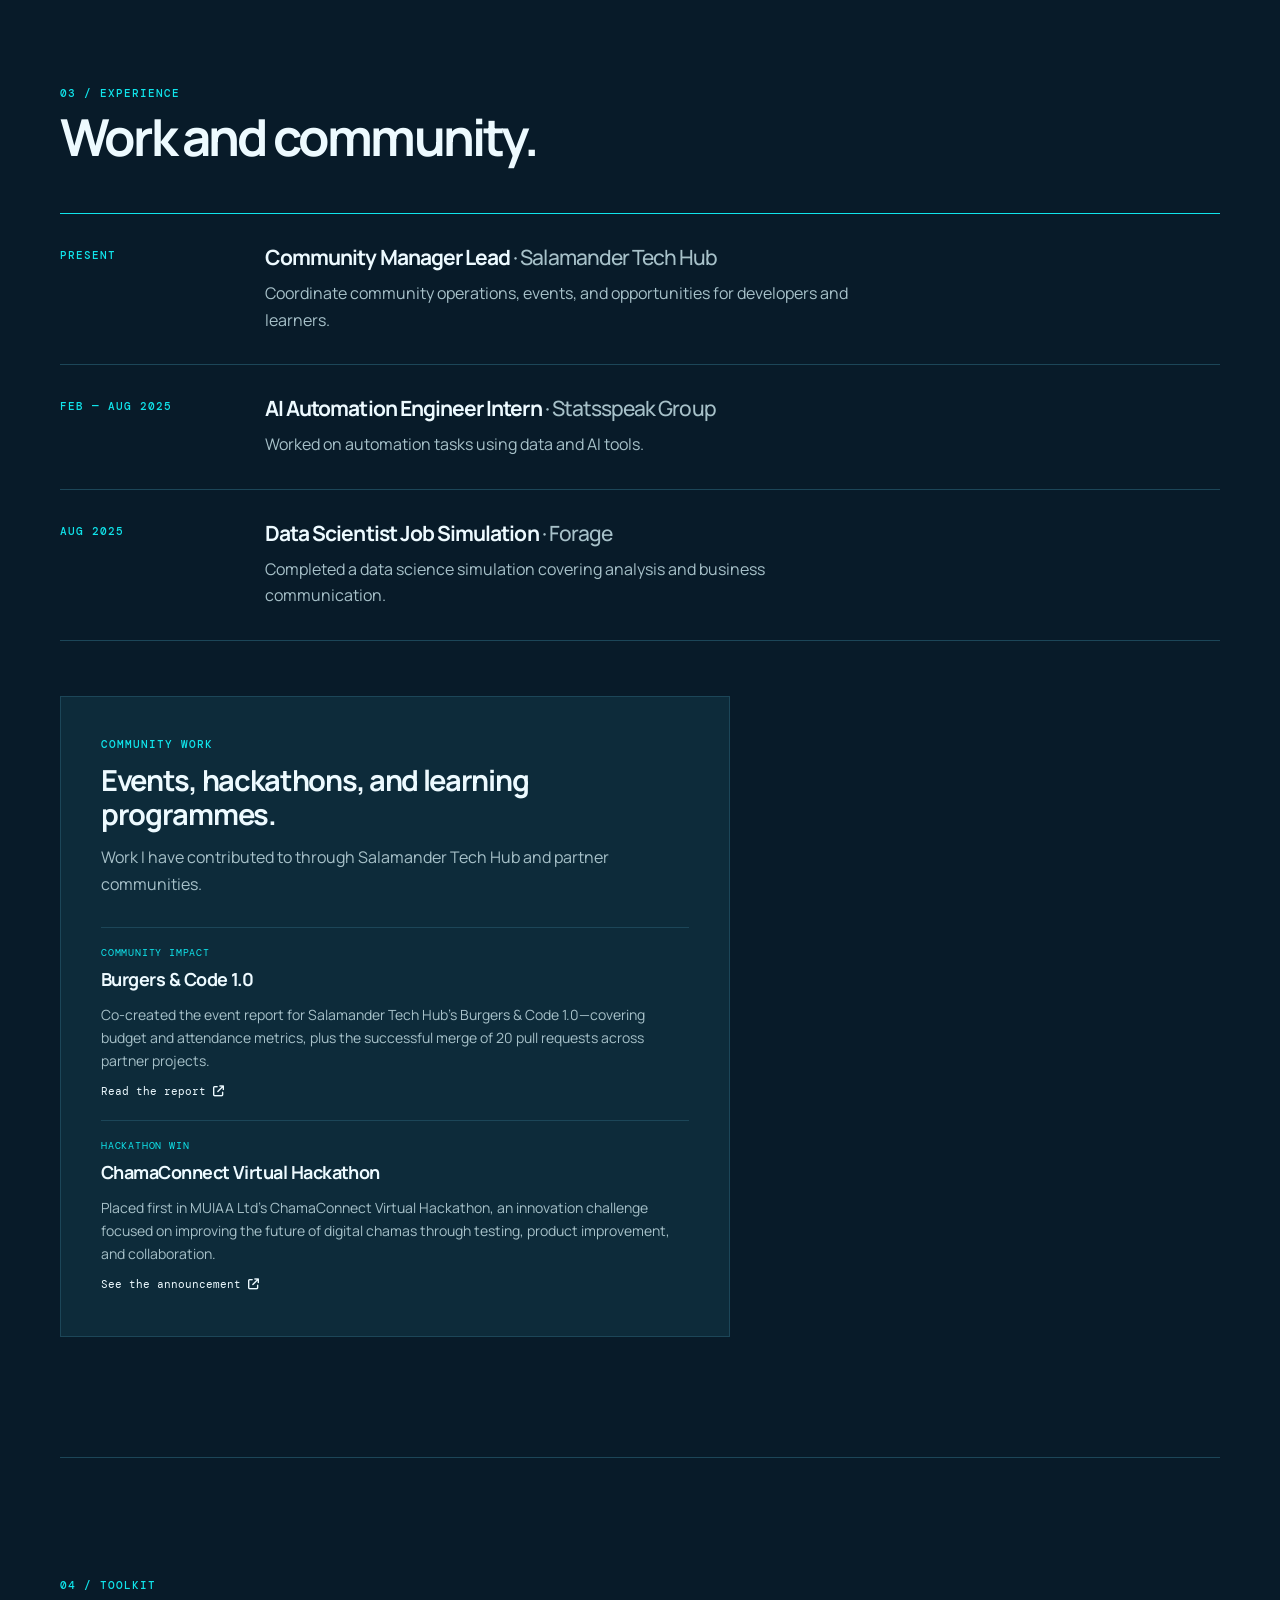
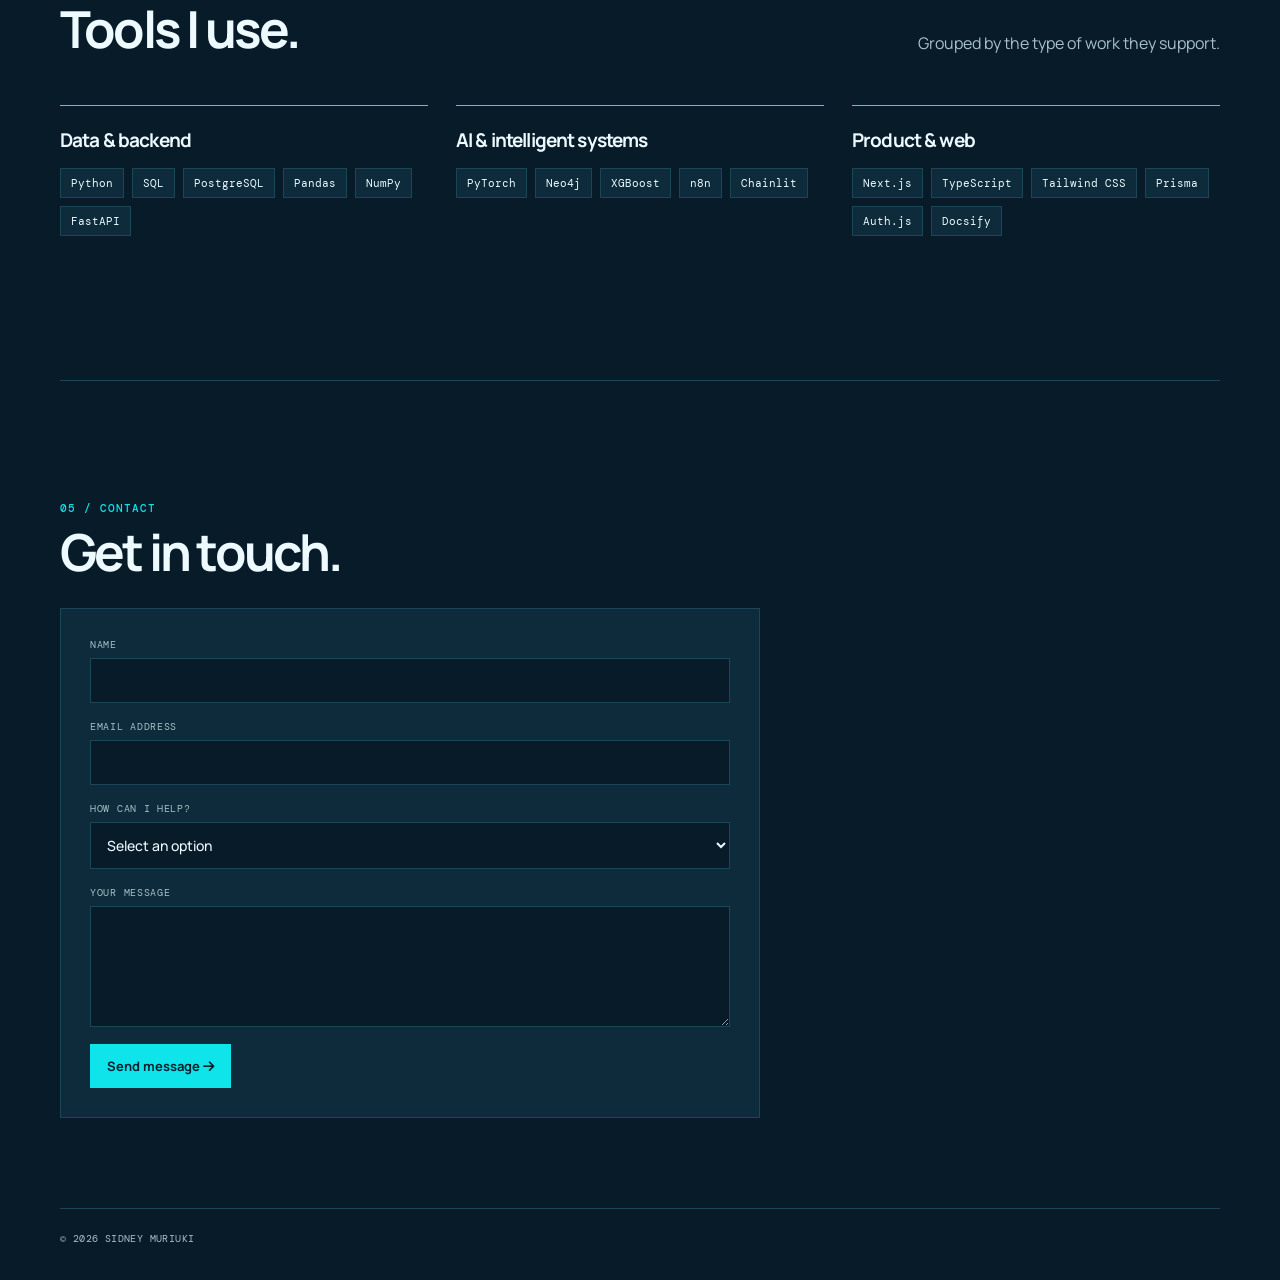
==== commit ad84aad4: "Add Google site verification meta tag for SEO" ====
--- a/index.html
+++ b/index.html
@@ -4,6 +4,7 @@
   <meta charset="utf-8">
   <meta name="viewport" content="width=device-width, initial-scale=1">
   <meta name="description" content="Sidney Muriuki is a software developer building web applications, data systems, and community technology programmes in Kenya.">
+  <meta name="google-site-verification" content="E8tY_bmx-Z5hACKAp59EQ8U3WGy0sbmUzuUcuRmgOT8">
   <link rel="canonical" href="https://math-n-code-sid.dev/">
   <meta property="og:type" content="website">
   <meta property="og:url" content="https://math-n-code-sid.dev/">
--- a/styles.css
+++ b/styles.css
@@ -36,7 +36,8 @@
 .project-list { display:grid; grid-template-columns:repeat(2,1fr); gap:60px 28px; }.project-card.featured { display:grid; grid-column:span 2; grid-template-columns:1.2fr .8fr; align-items:center; gap:48px; }
 .project-image { position:relative; display:block; aspect-ratio:1.35; overflow:hidden; border:1px solid var(--line); background:#123c4d; }.project-image img { width:100%; height:100%; object-fit:cover; transition:transform .4s ease; }.project-image:hover img { transform:scale(1.03); }
 .project-image span { position:absolute; right:14px; bottom:14px; padding:8px 10px; background:var(--accent); color:#06202e; font:11px "DM Mono",monospace; opacity:0; transition:opacity .2s; }.project-image:hover span { opacity:1; }
-.project-copy h3 { margin:11px 0 18px; font-size:30px; }.project-case { display:grid; gap:13px; }.project-case p { margin:0; color:var(--muted); }.project-case strong { display:block; margin-bottom:3px; color:var(--accent); font:10px "DM Mono",monospace; letter-spacing:.08em; text-transform:uppercase; }.tags { display:flex; flex-wrap:wrap; gap:7px; margin:20px 0 0; padding:0; list-style:none; }.tags li { padding:5px 8px; border:1px solid var(--line); font:10px "DM Mono",monospace; }
+.project-copy h3 { margin:11px 0 18px; font-size:30px; }.project-case { display:grid; gap:13px; }.project-case p { margin:0; color:var(--muted); }.project-case strong { display:block; margin-bottom:3px; color:var(--accent); font:10px "DM Mono",monospace; letter-spacing:.08em; text-transform:uppercase; }.case-link { display:inline-block; margin-top:18px; color:var(--ink); font:700 11px "DM Mono",monospace; letter-spacing:.05em; text-decoration:none; text-transform:uppercase; }.case-link:hover { color:var(--accent); }.tags { display:flex; flex-wrap:wrap; gap:7px; margin:20px 0 0; padding:0; list-style:none; }.tags li { padding:5px 8px; border:1px solid var(--line); font:10px "DM Mono",monospace; }
+.case-page { max-width:820px; padding:100px 0; }.case-page h1 { margin:12px 0 24px; font-size:clamp(42px,6vw,72px); line-height:1; letter-spacing:-.065em; }.case-page .intro { max-width:680px; color:var(--muted); font-size:19px; }.case-page section { padding:42px 0; border-top:1px solid var(--line); }.case-page h2 { font-size:27px; letter-spacing:-.04em; }.case-page h3 { margin:0 0 8px; font-size:18px; letter-spacing:-.03em; }.case-page p,.case-page li { color:var(--muted); }.case-page .case-actions { display:flex; flex-wrap:wrap; gap:12px; margin-top:28px; }.case-page .case-actions a { padding:12px 15px; border:1px solid var(--line); color:var(--ink); font-size:13px; font-weight:700; text-decoration:none; }.case-page .case-actions a:hover { border-color:var(--accent); color:var(--accent); }.case-visual { margin:48px 0 0; }.case-visual img { display:block; width:100%; border:1px solid var(--line); }.case-visual figcaption { margin-top:9px; color:var(--muted); font:10px "DM Mono",monospace; }.case-grid { display:grid; grid-template-columns:repeat(3,1fr); gap:24px; }.case-grid>div { padding:20px 0; border-top:1px solid var(--accent); }
 .timeline { border-top:1px solid var(--accent); }.timeline article { display:grid; grid-template-columns:180px 1fr; gap:25px; padding:31px 0; border-bottom:1px solid var(--line); }.timeline-date { margin:3px 0; }.timeline h3 { margin:0 0 11px; font-size:21px; }.timeline h3 span { color:var(--muted); font-weight:500; }.timeline article div p { max-width:620px; }
 .community-callout { max-width:670px; margin-top:55px; padding:40px; border:1px solid var(--line); background:var(--dark); }.community-callout h3 { margin:12px 0; font-size:29px; line-height:1.2; letter-spacing:-.045em; }.community-callout>h3+p { margin:0; color:var(--muted); }
 .community-highlights { display:grid; gap:18px; margin-top:30px; }.community-highlights article { padding-top:18px; border-top:1px solid var(--line); }.community-highlights h4 { margin:6px 0 8px; font-size:18px; letter-spacing:-.03em; }.community-highlights p { margin:0; color:var(--muted); font-size:14px; }.community-highlights .highlight-type { color:var(--accent); font:10px "DM Mono",monospace; letter-spacing:.08em; text-transform:uppercase; }.community-highlights a { display:inline-block; margin-top:12px; color:var(--ink); font:11px "DM Mono",monospace; text-decoration:none; }.community-highlights a:hover { color:var(--accent); }
@@ -44,4 +45,4 @@
 .contact { padding:120px 0 90px; border-top:1px solid var(--line); }.contact>p:not(.eyebrow) { max-width:580px; margin:20px 0; color:var(--muted); font-size:18px; }
 .contact-grid { max-width:700px; margin-top:28px; }.contact-form { display:grid; gap:17px; padding:29px; border:1px solid var(--line); background:var(--dark); }.contact-form label { display:grid; gap:7px; color:var(--muted); font:10px "DM Mono",monospace; letter-spacing:.07em; text-transform:uppercase; }.contact-form input,.contact-form select,.contact-form textarea { width:100%; padding:12px; border:1px solid var(--line); border-radius:0; outline:0; background:var(--paper); color:var(--ink); font:500 14px Manrope,sans-serif; }.contact-form textarea { resize:vertical; }.contact-form input:focus,.contact-form select:focus,.contact-form textarea:focus { border-color:var(--accent); }.contact-form button { justify-self:start; padding:13px 17px; border:0; background:var(--accent); color:#06202e; font:700 13px Manrope,sans-serif; cursor:pointer; }
 .footer { display:flex; justify-content:space-between; padding:23px 0 35px; border-top:1px solid var(--line); color:var(--muted); font:10px "DM Mono",monospace; letter-spacing:.04em; text-transform:uppercase; }
-@media (max-width:760px) { .container { width:min(100% - 32px,1160px); }.nav { height:64px; }.nav-links,.nav-cta { display:none; }.nav-actions { gap:7px; }.social-icon { width:27px; height:27px; font-size:12px!important; }.hero { min-height:auto; grid-template-columns:1fr; gap:48px; padding:58px 0 72px; }.hero h1 { font-size:52px; }.lede { font-size:16px; }.hero-portrait { width:min(100%,360px); }.portrait-frame { width:100%; margin-left:0; }.section { padding:80px 0; }.split { display:block; }.split>p { margin-top:18px; }.capability-grid,.tool-groups,.project-list { grid-template-columns:1fr; }.capability-grid article,.capability-grid article+article { min-height:auto; padding:26px 0; border-left:0; }.capability-grid h3 { margin-top:34px; }.project-list { gap:46px; }.project-card.featured { grid-column:auto; grid-template-columns:1fr; gap:24px; }.project-copy h3 { font-size:26px; }.timeline article { grid-template-columns:1fr; gap:7px; }.community-callout { padding:28px; }.contact { padding:80px 0 65px; }.contact-form { padding:22px; }.footer { flex-direction:column; gap:10px; }.project-image span { opacity:1; } }
+@media (max-width:760px) { .container { width:min(100% - 32px,1160px); }.nav { height:64px; }.nav-links,.nav-cta { display:none; }.nav-actions { gap:7px; }.social-icon { width:27px; height:27px; font-size:12px!important; }.hero { min-height:auto; grid-template-columns:1fr; gap:48px; padding:58px 0 72px; }.hero h1 { font-size:52px; }.lede { font-size:16px; }.hero-portrait { width:min(100%,360px); }.portrait-frame { width:100%; margin-left:0; }.section { padding:80px 0; }.split { display:block; }.split>p { margin-top:18px; }.capability-grid,.tool-groups,.project-list,.case-grid { grid-template-columns:1fr; }.capability-grid article,.capability-grid article+article { min-height:auto; padding:26px 0; border-left:0; }.capability-grid h3 { margin-top:34px; }.project-list { gap:46px; }.project-card.featured { grid-column:auto; grid-template-columns:1fr; gap:24px; }.project-copy h3 { font-size:26px; }.timeline article { grid-template-columns:1fr; gap:7px; }.community-callout { padding:28px; }.contact { padding:80px 0 65px; }.contact-form { padding:22px; }.footer { flex-direction:column; gap:10px; }.project-image span { opacity:1; } }
